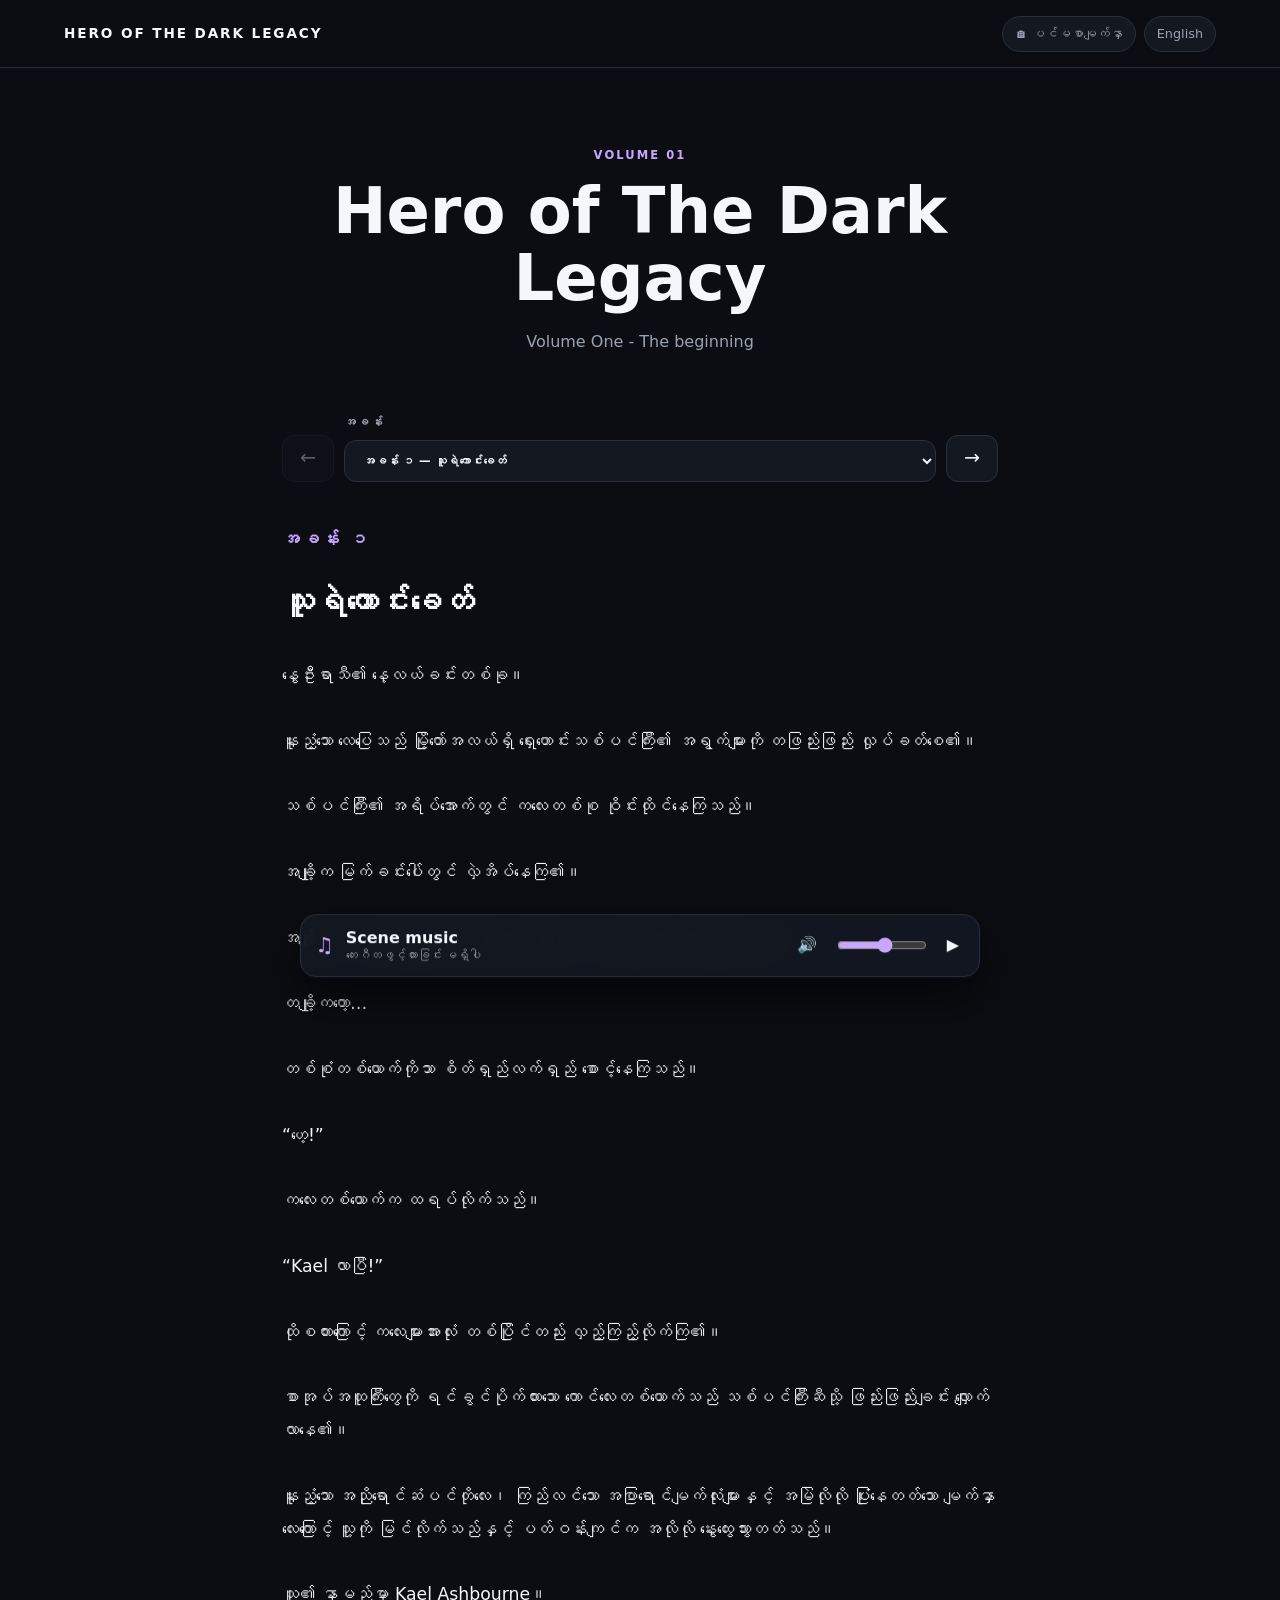
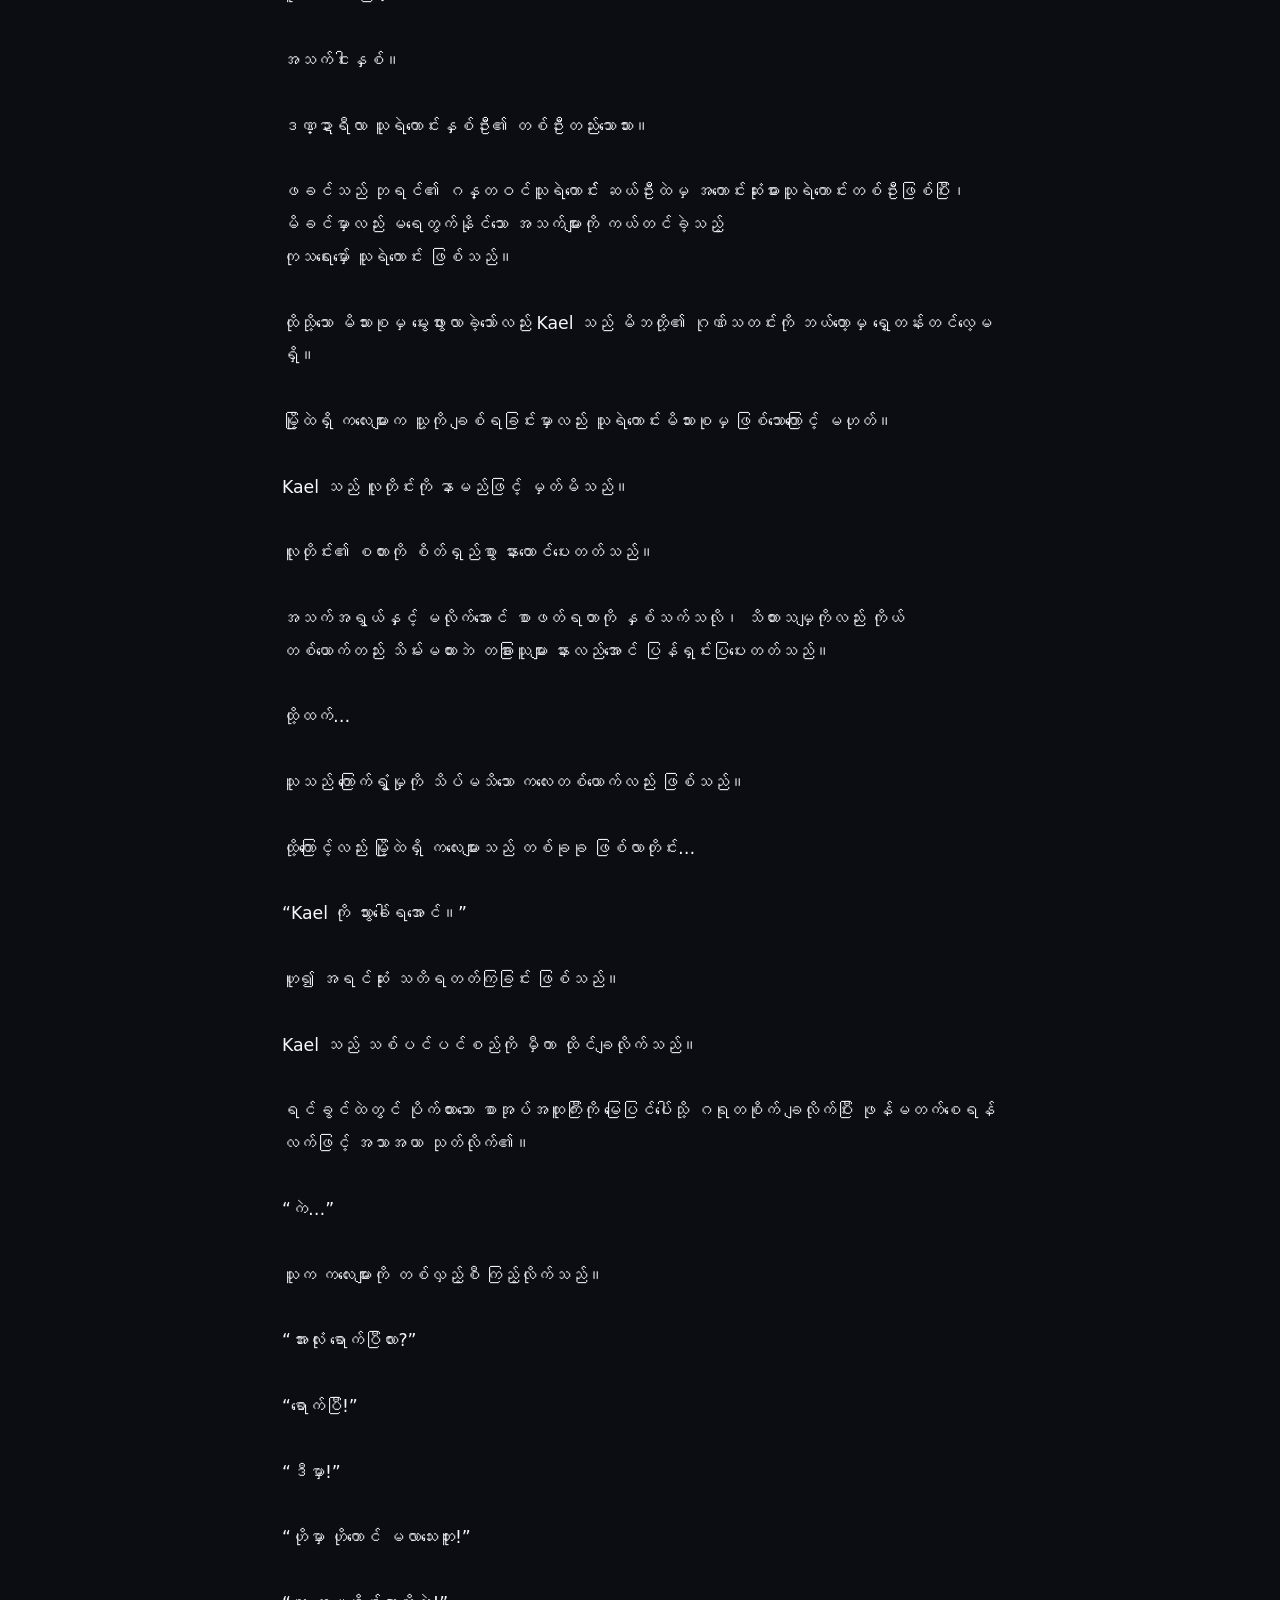
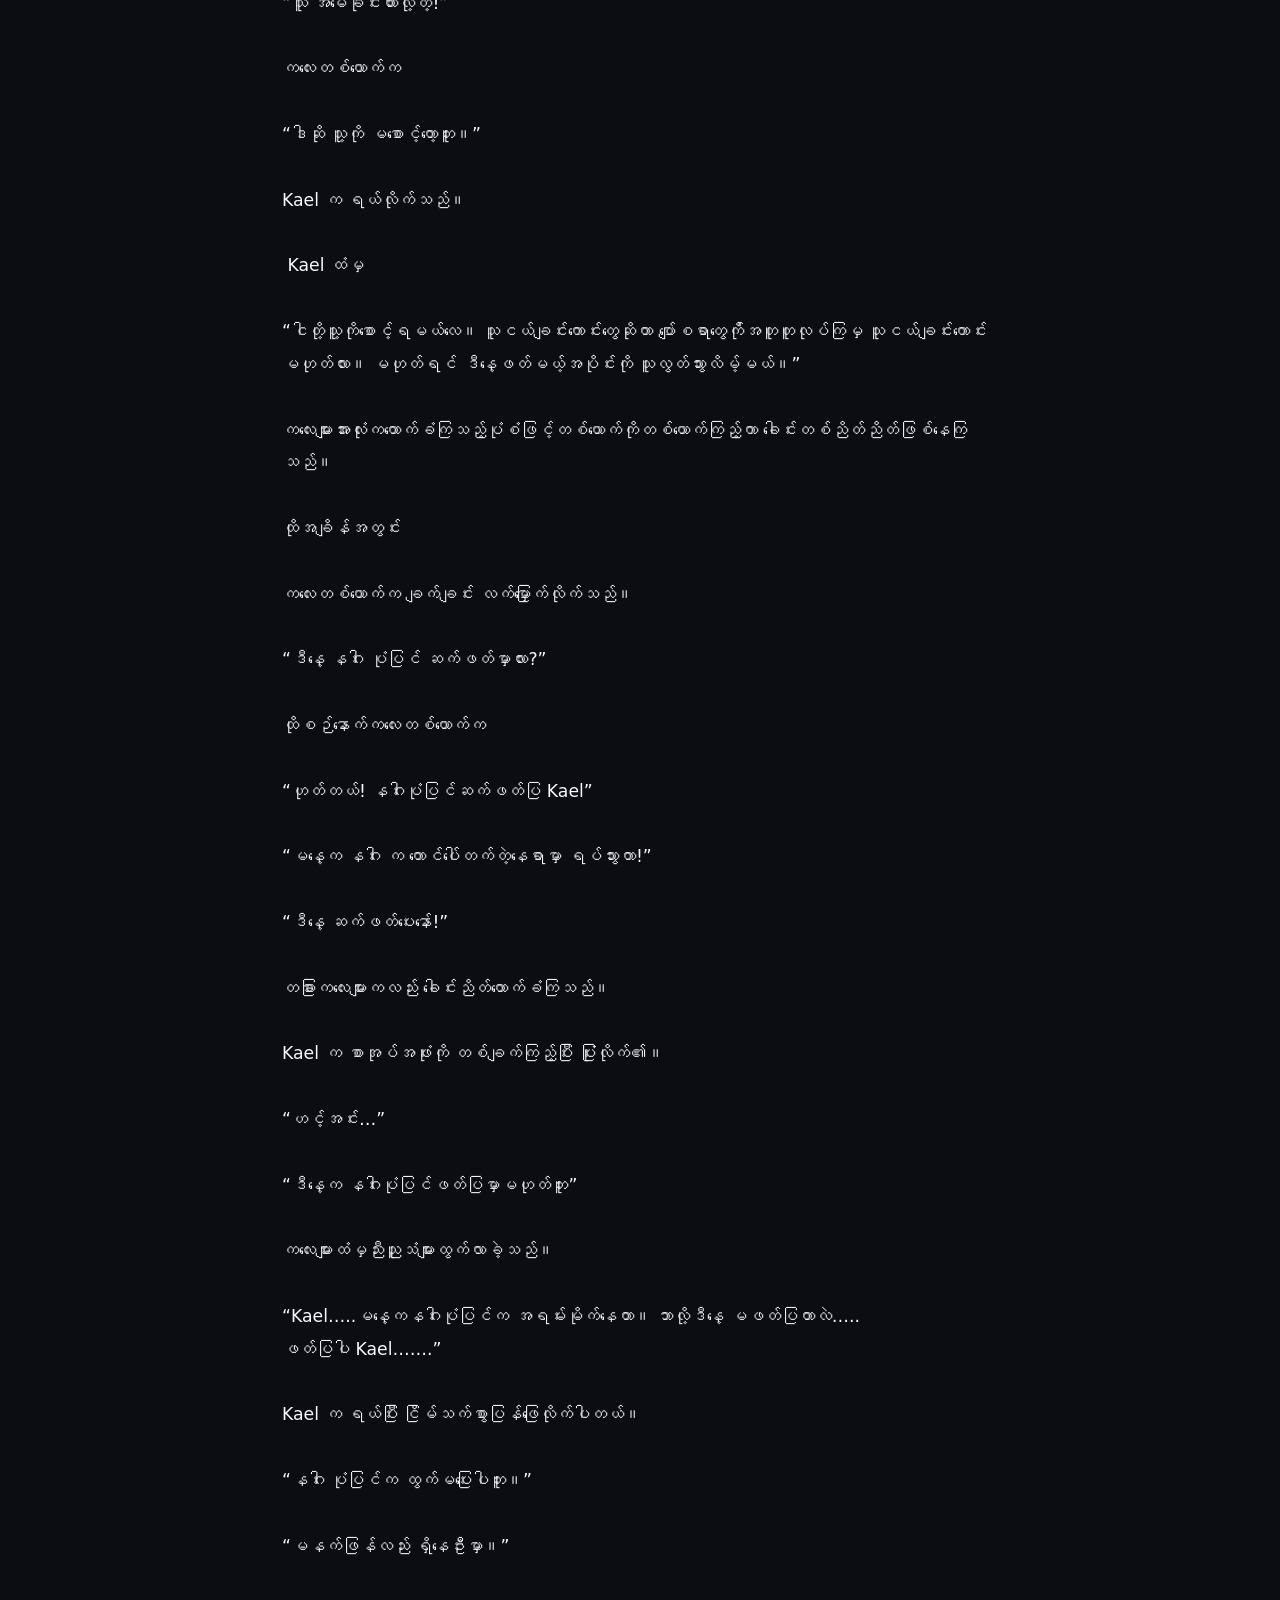
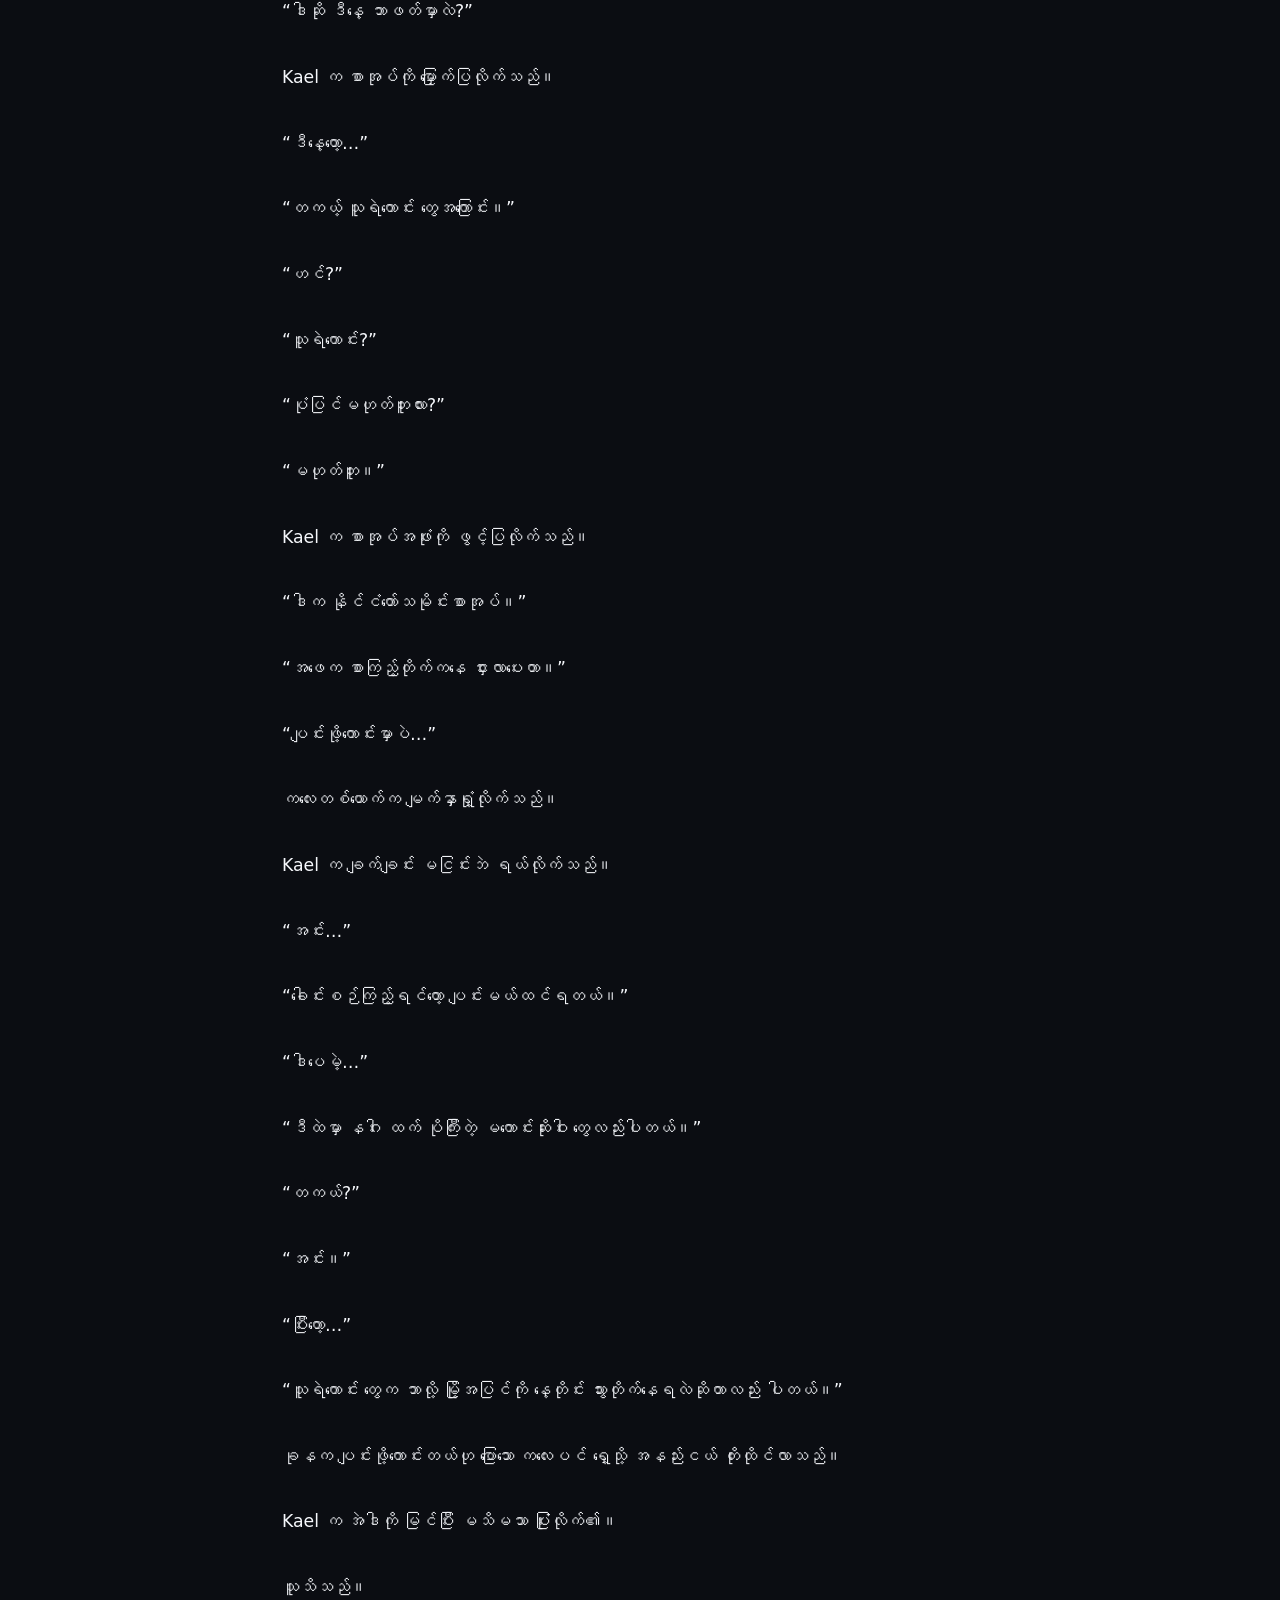
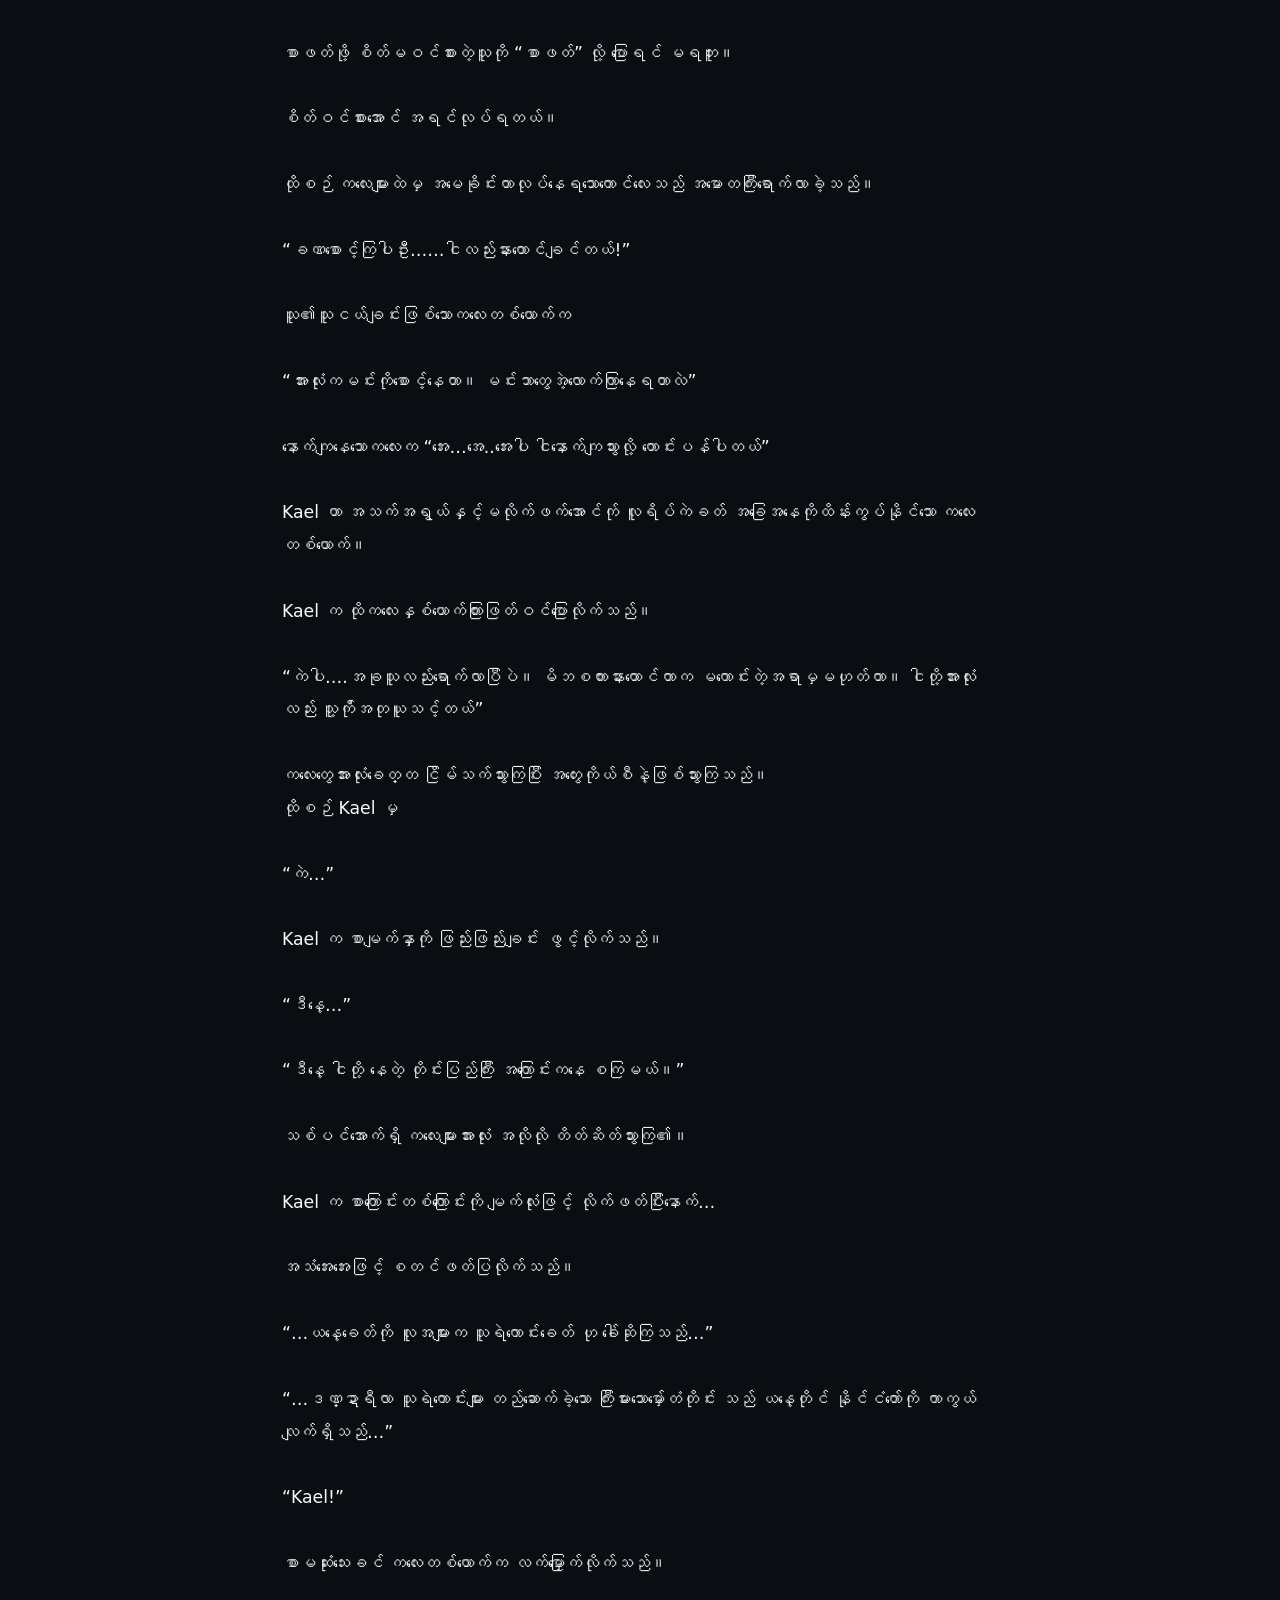
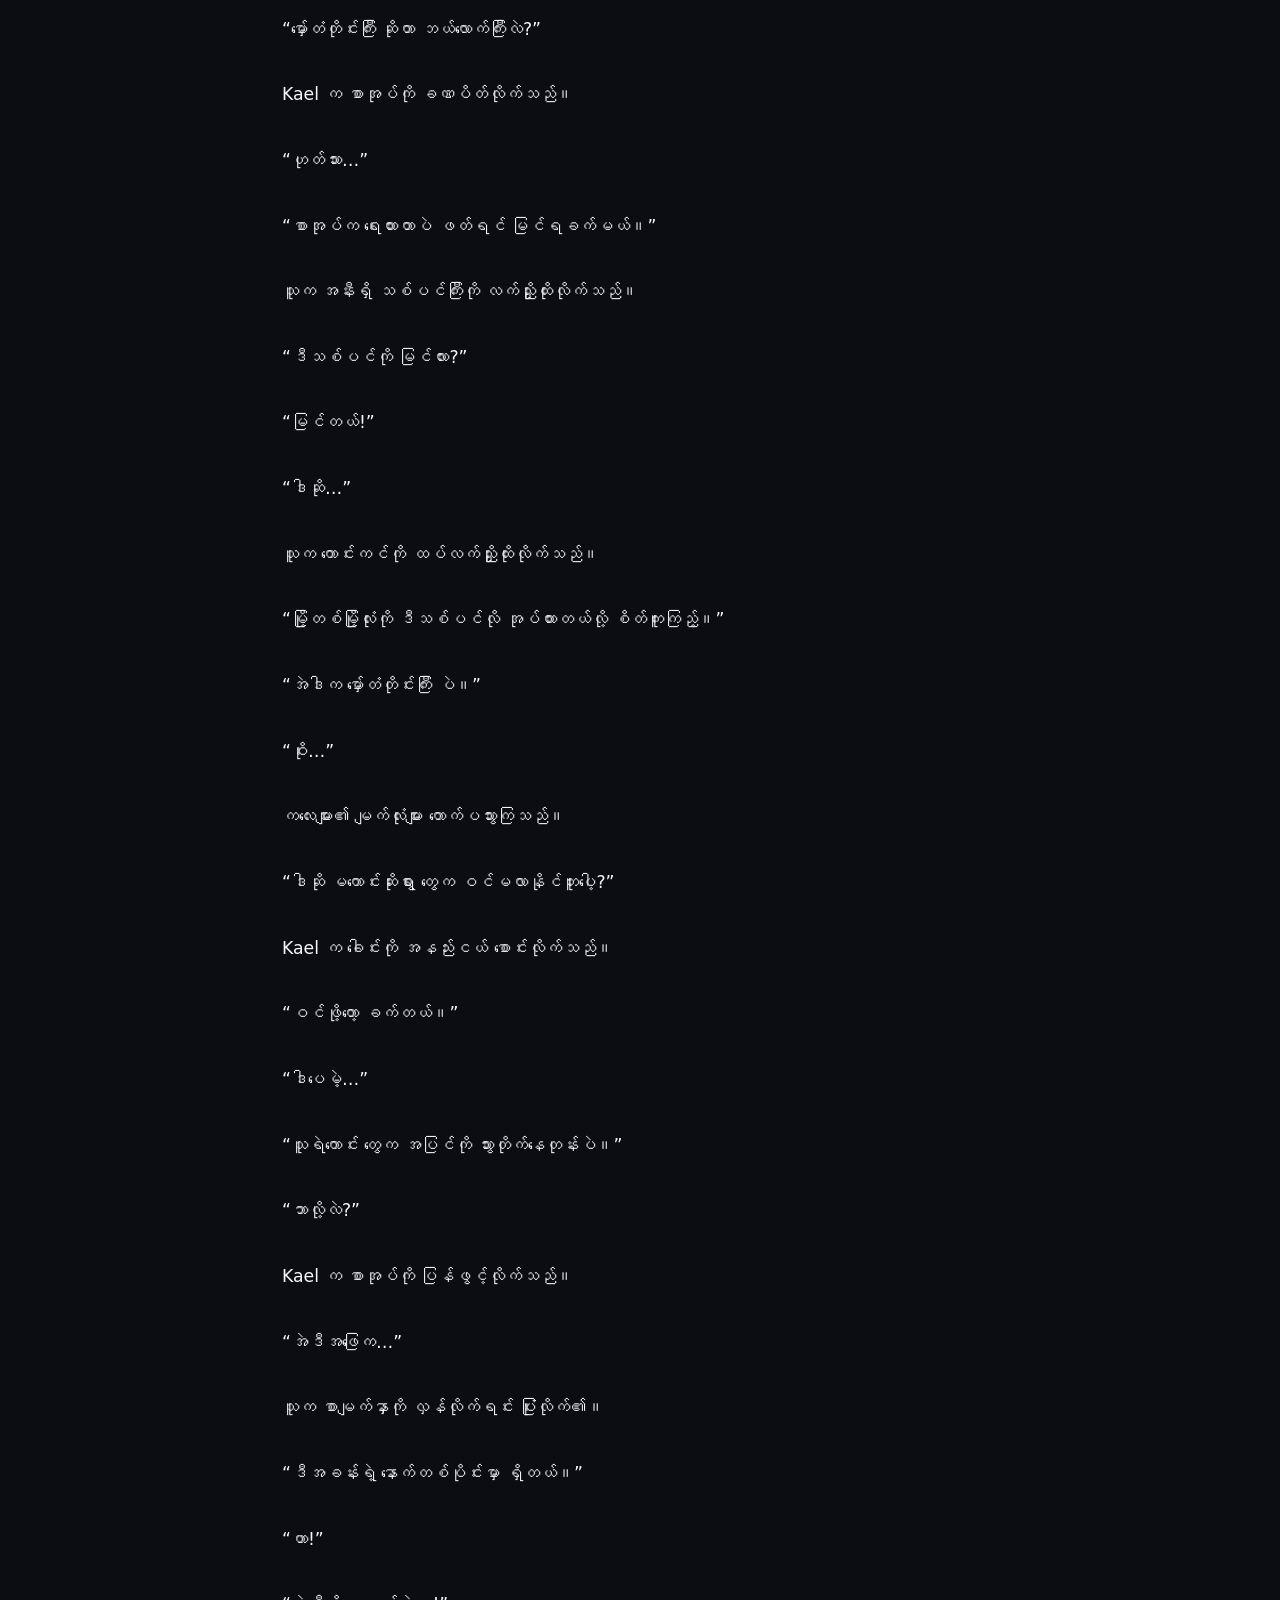
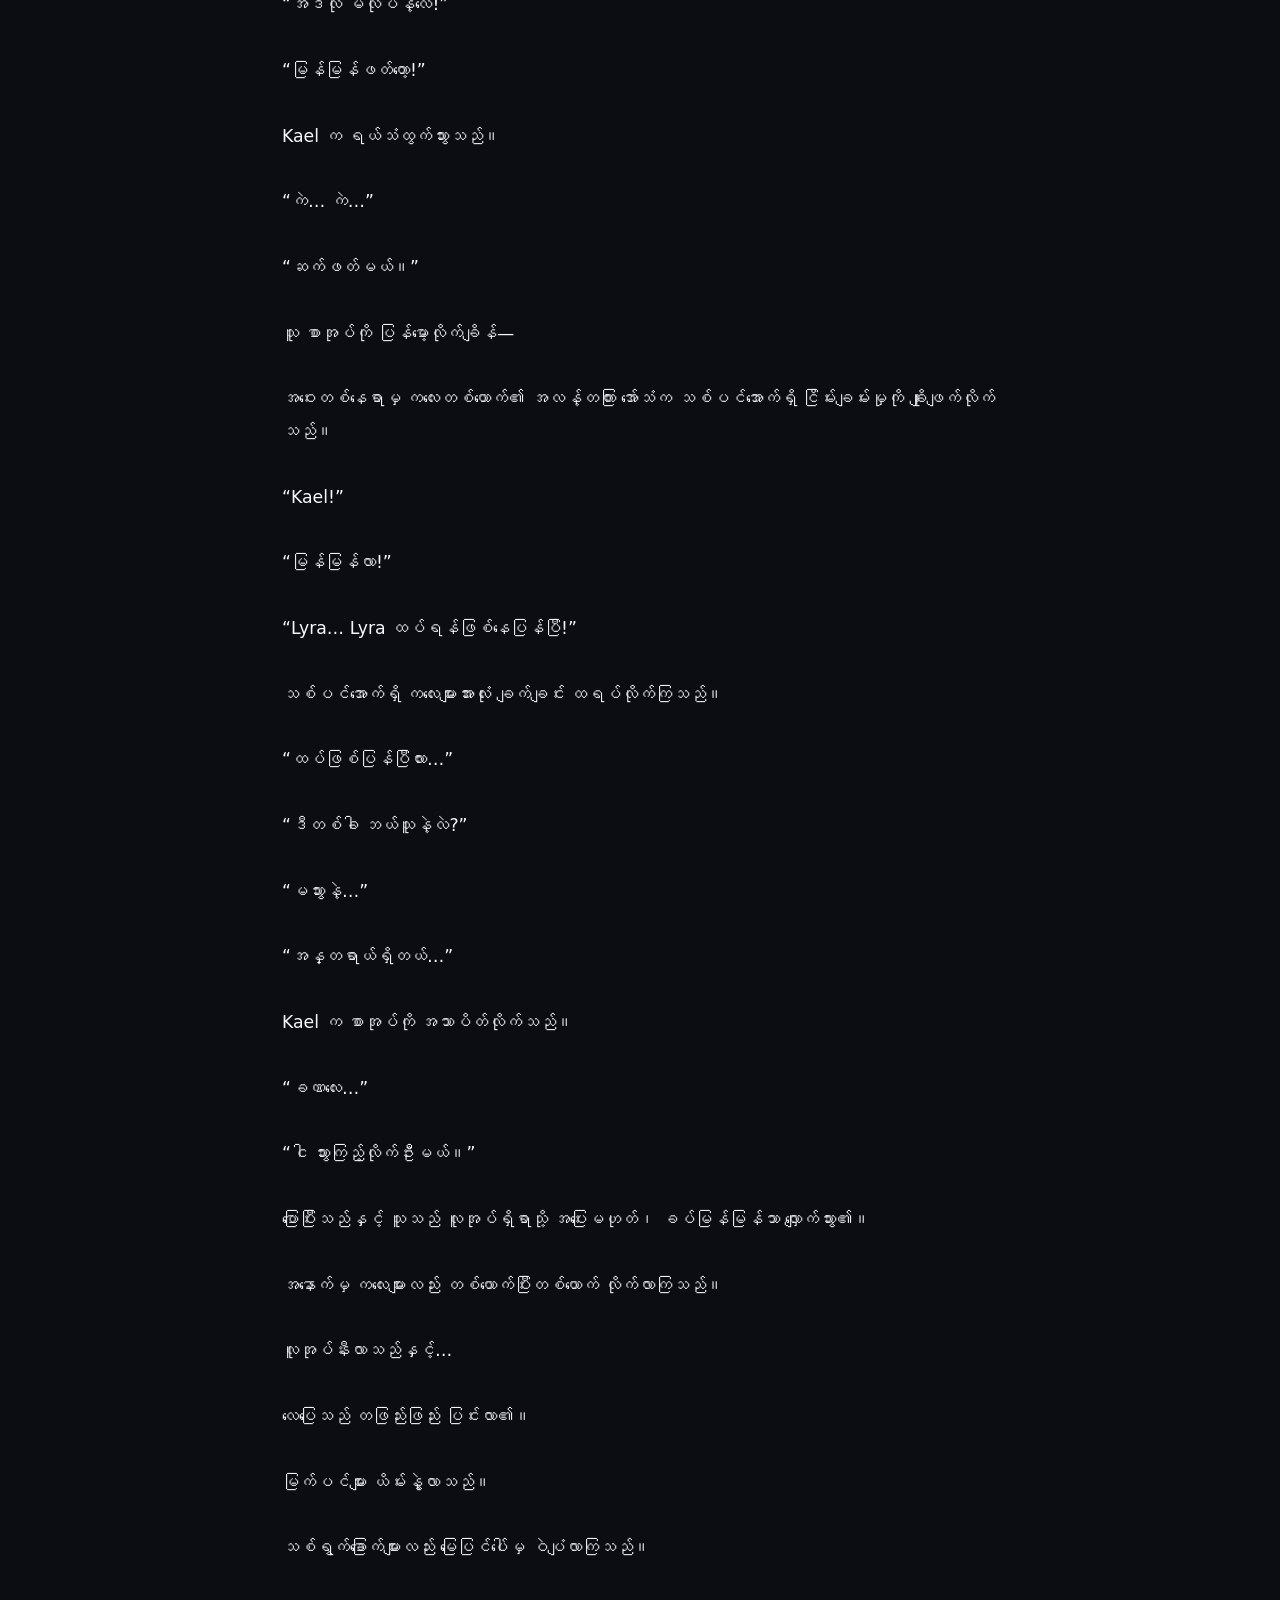
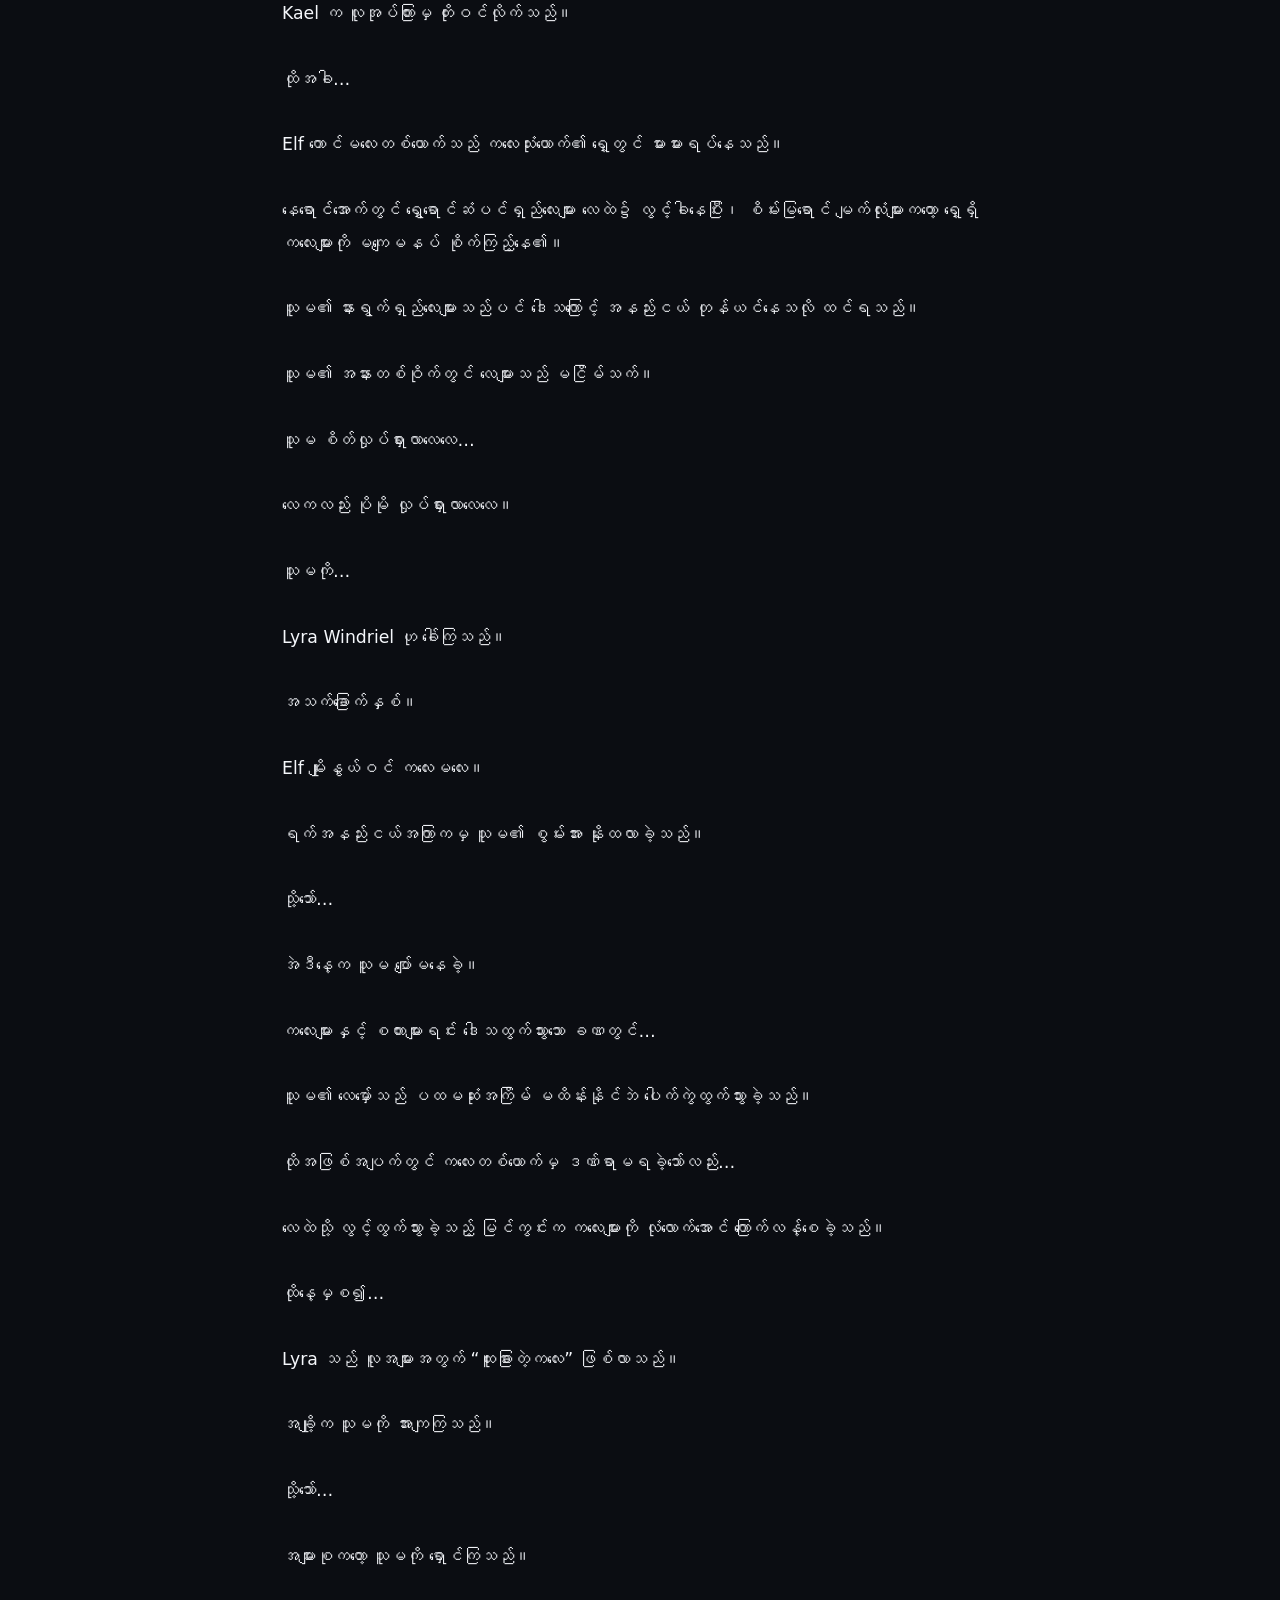
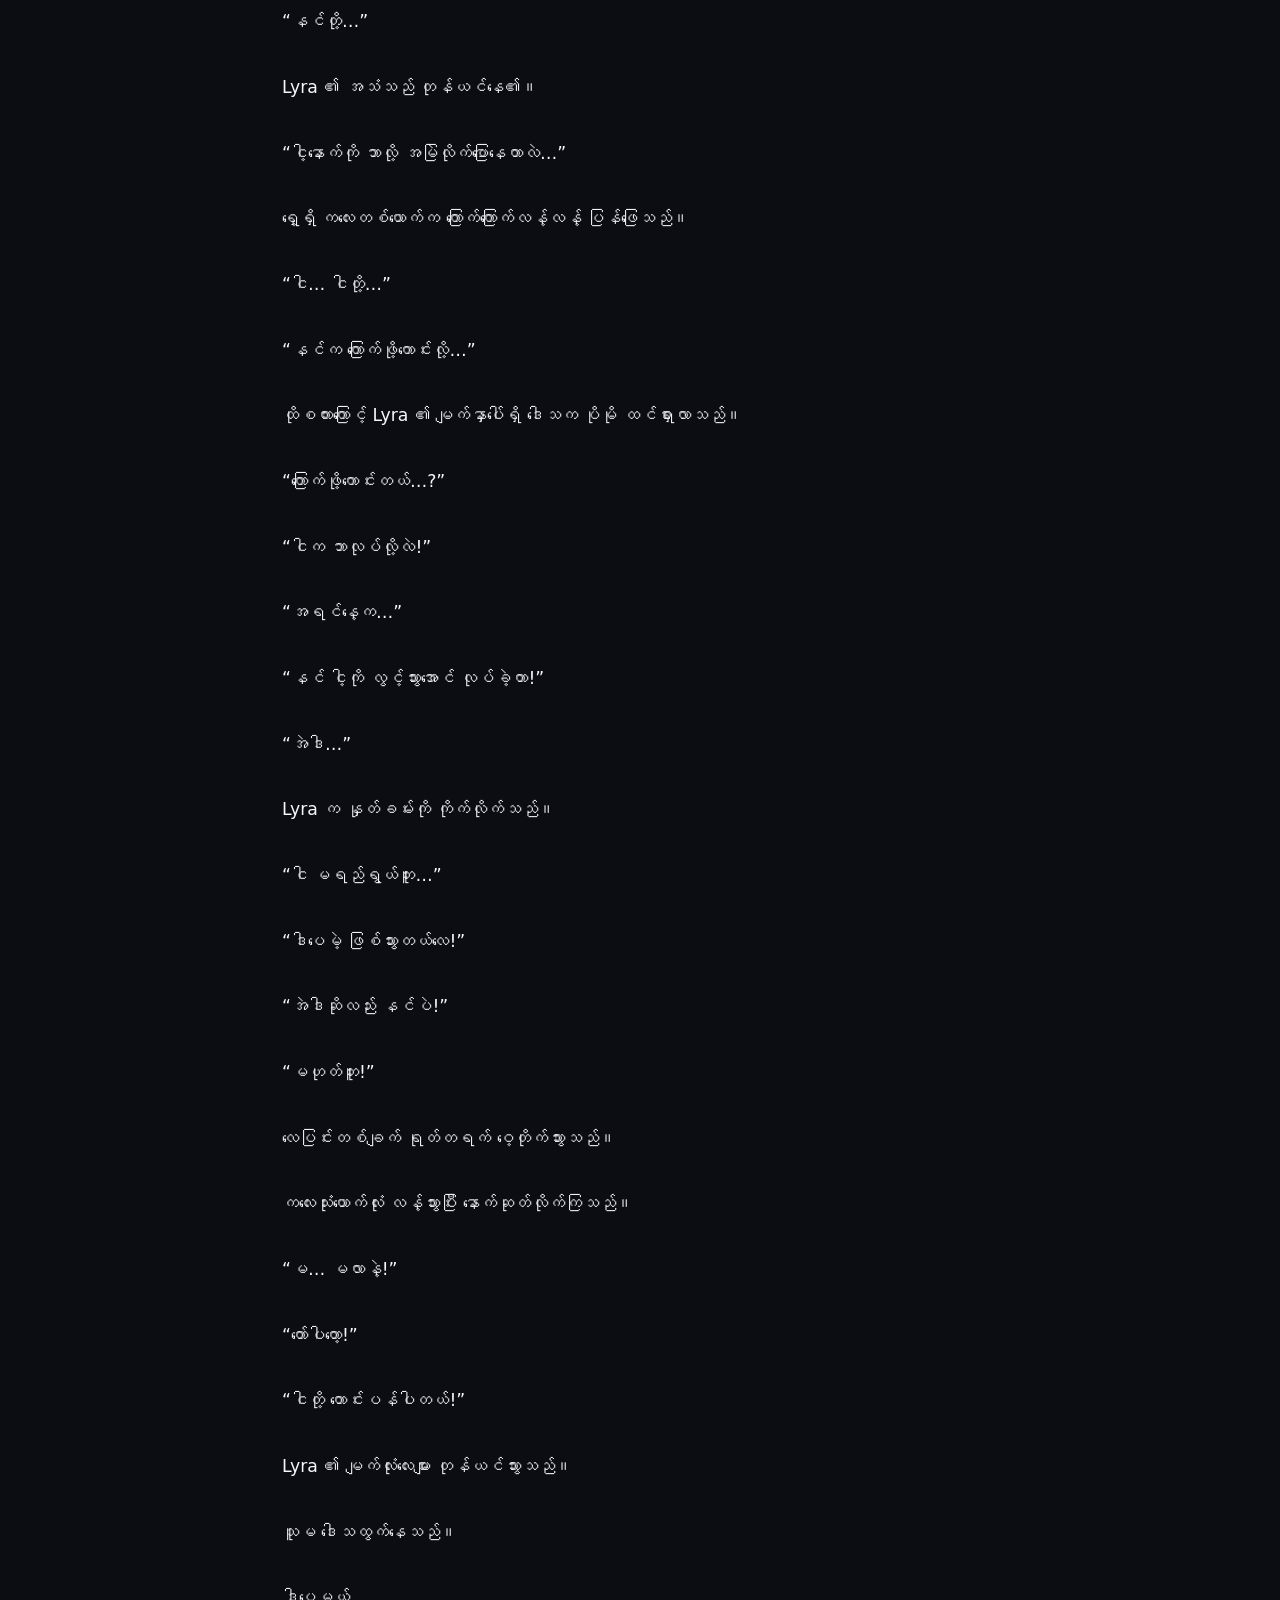
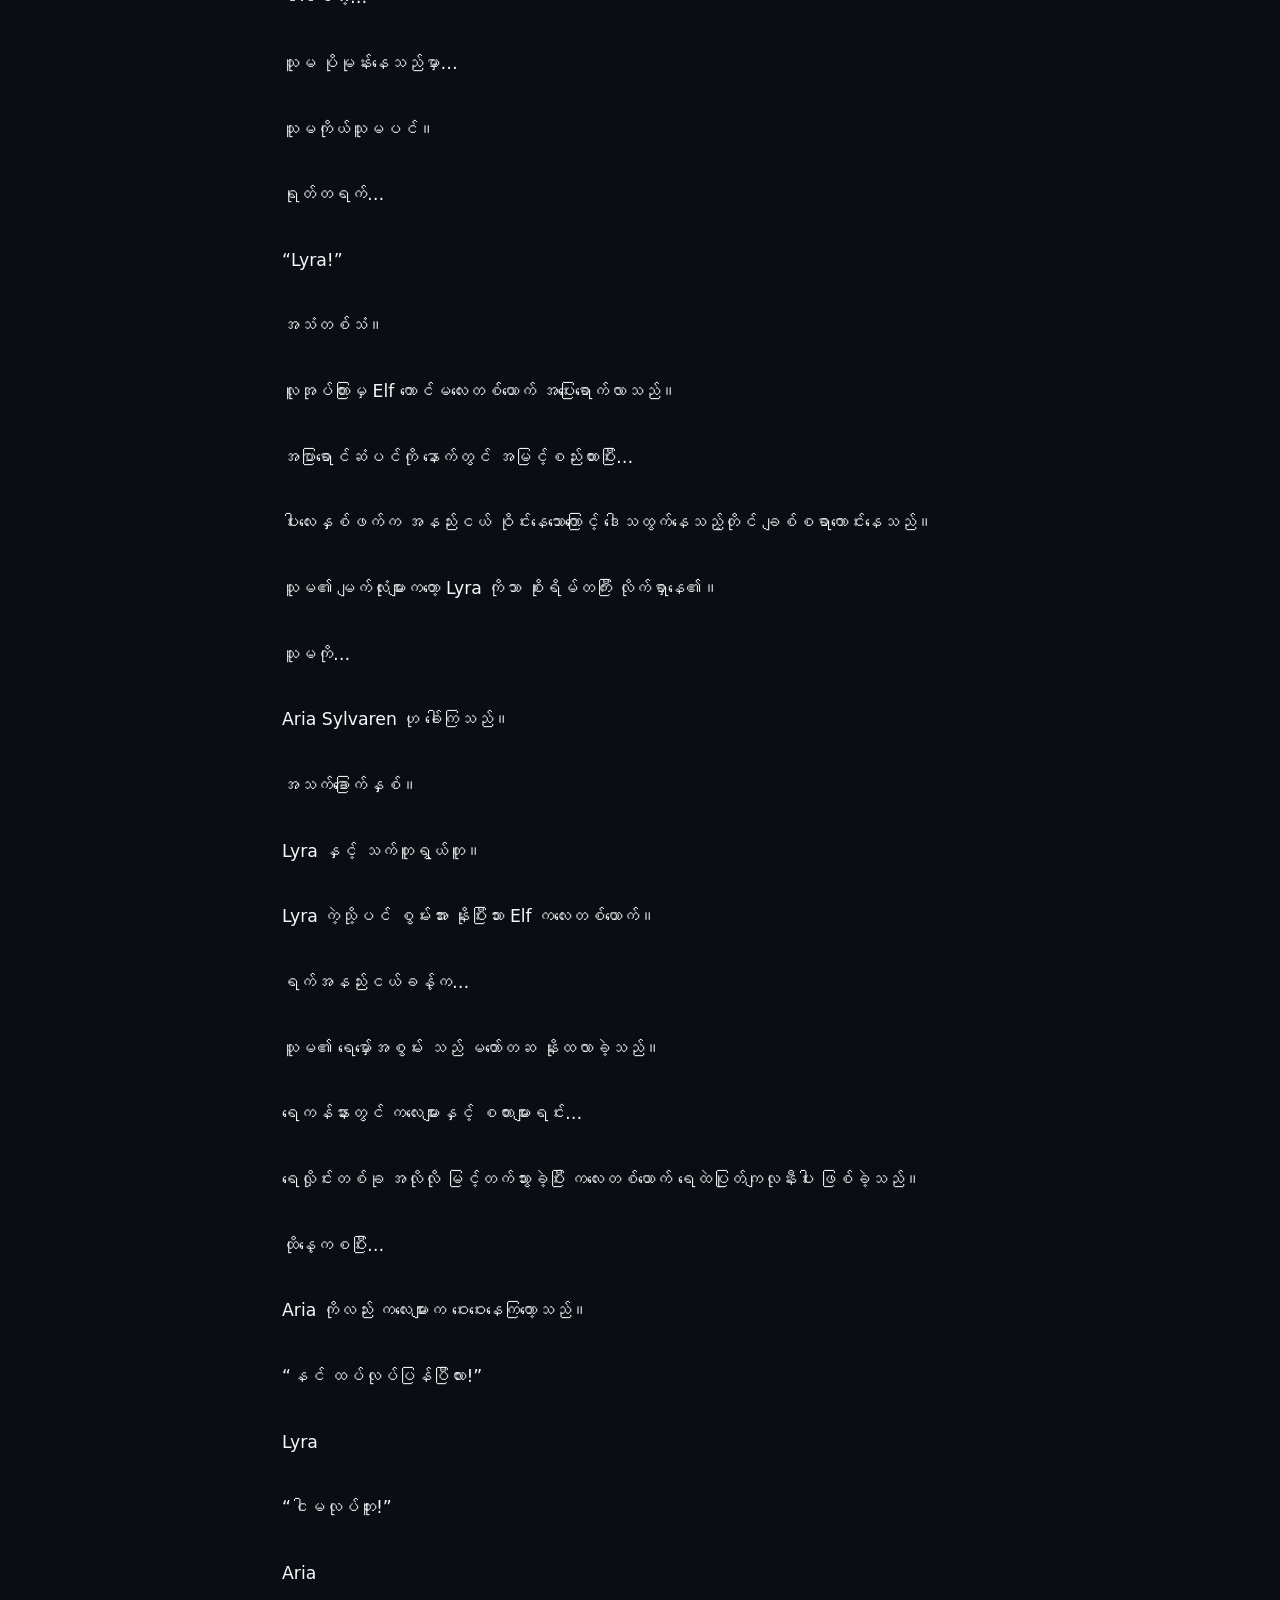
==== chapters/volume-01.html @ 48d282e2 "Add files via upload" ====
<!doctype html>
<html lang="my">
<head>
  <meta charset="utf-8">
  <meta name="viewport" content="width=device-width,initial-scale=1">
  <meta name="theme-color" content="#111827">
  <title>Volume 01 — My Novel</title>
  <link rel="stylesheet" href="../css/style.css">
</head>
<body class="reader-page">
  <header class="site-header">
    <a class="brand" href="../index.html">HERO OF THE DARK LEGACY</a>
    <div class="reader-header-actions">
      <a class="back-link" href="../index.html" data-i18n="home">🏠︎Home</a>
      <button class="language-btn" id="languageBtn" type="button">မြန်မာ</button>
    </div>
  </header>

  <main class="reader">
    <div class="reader-heading">
      <p class="eyebrow">VOLUME 01</p>
      <h1 id="volumeTitle">Volume One</h1>
      <p class="reader-subtitle" id="volumeSubtitle">Loading…</p>
    </div>

    <div class="music-notice" id="musicNotice" hidden>
      <strong data-i18n="optionalMusic">Optional scene music</strong>
      <span data-i18n="musicDescription">Some passages contain background music. You can mute or adjust it anytime.</span>
      <button id="dismissNotice" data-i18n="gotIt">Got it</button>
    </div>

    <div class="chapter-controls" id="chapterControls" hidden>
      <button class="chapter-arrow" id="prevChapter" type="button" aria-label="Previous chapter" data-i18n-aria="previous">←</button>
      <label class="chapter-select-wrap">
        <span data-i18n="chapter">Chapter</span>
        <select id="chapterSelect" aria-label="Choose chapter"></select>
      </label>
      <button class="chapter-arrow" id="nextChapter" type="button" aria-label="Next chapter" data-i18n-aria="next">→</button>
    </div>

    <div class="reader-loading" id="readerLoading" data-i18n="loadingStory">Loading the story…</div>
    <div class="reader-error" id="readerError" hidden></div>
    <article id="chapterContainer" class="chapter active" aria-live="polite"></article>

    <div class="reader-footer" id="readerFooter" hidden>
      <div class="bottom-chapter-nav" aria-label="Chapter navigation">
        <button class="chapter-bottom-btn" id="prevChapterBottom" type="button" data-i18n="previous">←Previous</button>
        <button class="chapter-bottom-btn" id="nextChapterBottom" type="button" data-i18n="next">Next→</button>
      </div>
      <button class="secondary-btn" id="backToTop" type="button" data-i18n="backToTop">↑ Back to top</button>
    </div>

    <div class="audio-player" id="audioPlayer" aria-live="polite">
      <div class="audio-icon">♫</div>
      <div class="audio-info">
        <strong id="audioTitle">Scene music</strong>
        <span id="audioStatus">No music playing</span>
      </div>
      <button id="muteBtn" aria-label="Mute music" data-i18n-aria="muteMusic">🔊</button>
      <input id="volume" type="range" min="0" max="1" step="0.01" value="0.55" aria-label="Music volume">
      <button id="pauseBtn" aria-label="Pause music">||</button>
    </div>
  </main>

  <audio id="sceneAudio" preload="auto" loop></audio>
  <script src="../js/i18n.js"></script>
  <script src="../js/reader.js"></script>
</body>
</html>
---- css/style.css ----
*{box-sizing:border-box}
:root{--bg:#0b0d12;--surface:#141821;--surface2:#1b202c;--text:#f5f7fb;--muted:#9aa3b2;--line:#292f3c;--accent:#c9a7ff;--max:920px}
html{scroll-behavior:smooth}
body{margin:0;background:var(--bg);color:var(--text);font-family:Inter,system-ui,-apple-system,BlinkMacSystemFont,"Segoe UI","Noto Sans Myanmar",sans-serif;line-height:1.8}
a{color:inherit;text-decoration:none}
button{font:inherit}
.site-header{height:68px;display:flex;align-items:center;justify-content:space-between;padding:0 5%;border-bottom:1px solid var(--line);position:sticky;top:0;background:rgba(11,13,18,.88);backdrop-filter:blur(14px);z-index:20}
.brand{font-weight:800;letter-spacing:.14em;font-size:.85rem}
.site-header nav{display:flex;gap:24px;color:var(--muted);font-size:.9rem}
.menu-btn{display:none;background:none;border:0;color:var(--text);font-size:1.4rem}
.hero{max-width:var(--max);margin:auto;padding:80px 24px 100px;display:grid;grid-template-columns:280px 1fr;gap:56px;align-items:center}
.book-cover,.mini-cover{background:linear-gradient(145deg,#272d3b,#0f1219);border:1px solid var(--line);box-shadow:0 25px 60px #0008}
.book-cover{aspect-ratio:2/3;border-radius:12px;display:grid;place-items:center}
.cover-placeholder,.mini-cover{display:grid;place-items:center;text-align:center;font-weight:900;letter-spacing:.18em;color:#d9c9ff}
.cover-placeholder{font-size:1.4rem}
.eyebrow,.chapter-label{font-size:.72rem;letter-spacing:.18em;color:var(--accent);font-weight:800}
h1{font-size:clamp(2.5rem,7vw,5rem);line-height:1.05;margin:.2em 0}
h2{font-size:2rem;line-height:1.2;margin:.2em 0 1em}
h3{font-size:1.4rem;margin:.2em 0}
.description,.volume-info p,.about p{color:var(--muted)}
.primary-btn,.secondary-btn{display:inline-flex;align-items:center;justify-content:center;border-radius:999px;padding:12px 20px;font-weight:750;margin-top:18px}
.primary-btn{background:var(--text);color:#0b0d12}
.secondary-btn{border:1px solid var(--line);background:var(--surface)}
.section{max-width:var(--max);margin:auto;padding:70px 24px}
.section-heading{margin-bottom:30px}
.volume-card{display:grid;grid-template-columns:130px 1fr;gap:26px;padding:22px;border:1px solid var(--line);border-radius:18px;background:var(--surface);margin:18px 0;transition:.2s}
.volume-card:hover{transform:translateY(-2px);border-color:#444c5c}
.mini-cover{width:130px;aspect-ratio:2/3;border-radius:9px}
.volume-number{font-size:.75rem;color:var(--accent);font-weight:800;letter-spacing:.12em}
.coming-soon{opacity:.6}
.about{border-top:1px solid var(--line)}
footer{text-align:center;color:var(--muted);padding:50px 20px;font-size:.85rem}

.reader{max-width:760px;margin:auto;padding:65px 22px 130px}
.reader-heading{text-align:center;margin-bottom:55px}
.reader-heading h1{font-size:clamp(2.2rem,8vw,4rem)}
.reader-subtitle{color:var(--muted)}
.music-notice{display:grid;grid-template-columns:1fr auto;gap:3px 20px;padding:16px 18px;margin-bottom:38px;border:1px solid #3a3248;border-radius:14px;background:#171420}
.music-notice span{color:var(--muted);font-size:.88rem}
.music-notice button{grid-column:2;grid-row:1/3;align-self:center;background:none;border:1px solid var(--line);color:var(--text);border-radius:999px;padding:8px 13px;cursor:pointer}

.chapter-controls{display:grid;grid-template-columns:52px minmax(0,1fr) 52px;gap:10px;align-items:end;margin-bottom:42px}
.chapter-select-wrap{display:flex;flex-direction:column;gap:7px;color:var(--muted);font-size:.72rem;letter-spacing:.12em;text-transform:uppercase;font-weight:800}
.chapter-select-wrap select{width:100%;padding:12px 42px 12px 14px;border:1px solid var(--line);border-radius:12px;background:var(--surface);color:var(--text);font:inherit;cursor:pointer}
.chapter-arrow{height:47px;border:1px solid var(--line);border-radius:12px;background:var(--surface);color:var(--text);font-size:1.2rem;cursor:pointer}
.chapter-arrow:hover:not(:disabled){border-color:#555e70}
.chapter-arrow:disabled{opacity:.35;cursor:not-allowed}

.chapter{display:block}
.chapter h2{font-size:2rem;margin-bottom:38px}
.chapter-loading{padding:18px;border:1px solid var(--line);border-radius:12px;background:var(--surface);color:var(--muted)}
.chapter p{font-size:1.08rem;margin:0 0 1.6em}
.text-block{font-size:1.08rem;line-height:1.9;white-space:pre-wrap;margin:0}

/* Music passage — only spacing changed */
.music-scene{
  position:relative;
  margin:8px 0 .8em;
  padding:5px .42em;
  border-radius:7px;
  background:linear-gradient(90deg,rgba(139,92,246,.14),rgba(139,92,246,.055) 72%,transparent);
  box-shadow:inset 2px 0 0 rgba(139,92,246,.5)
}


.music-mark{display:inline-block;margin-right:.4em;color:var(--accent);font-size:.9em;opacity:.9}
code{font-size:.85em;color:var(--accent)}
.back-link{color:var(--muted);font-size:.9rem}

.audio-player{position:fixed;left:50%;bottom:18px;transform:translateX(-50%) translateY(150%);width:min(680px,calc(100% - 24px));display:flex;align-items:center;gap:12px;padding:12px 14px;border:1px solid var(--line);border-radius:16px;background:rgba(20,24,33,.94);backdrop-filter:blur(18px);box-shadow:0 20px 50px #0009;z-index:30;transition:transform .25s ease}
.audio-player.visible{transform:translateX(-50%)}
.audio-icon{font-size:1.3rem;color:var(--accent)}
.audio-info{min-width:0;display:flex;flex-direction:column;flex:1;line-height:1.25}
.audio-info span{font-size:.75rem;color:var(--muted);white-space:nowrap;overflow:hidden;text-overflow:ellipsis}
.audio-player button{border:0;background:none;color:var(--text);cursor:pointer}
#volume{width:90px;accent-color:var(--accent)}

@media(max-width:680px){
 .site-header nav{display:none}
 .menu-btn{display:block}
 .site-header.nav-open nav{display:flex;position:absolute;top:68px;left:0;right:0;background:var(--bg);padding:18px 5%;border-bottom:1px solid var(--line);flex-direction:column;gap:10px}
 .hero{grid-template-columns:1fr;padding-top:50px;text-align:center}
 .book-cover{width:min(220px,65vw);margin:auto}
 .volume-card{grid-template-columns:90px 1fr;padding:16px;gap:16px}
 .mini-cover{width:90px}
 .music-notice{grid-template-columns:1fr}
 .music-notice button{grid-column:auto;grid-row:auto;justify-self:start}
 .chapter-controls{grid-template-columns:44px minmax(0,1fr) 44px}
 .chapter-arrow{height:45px}
 .audio-player{gap:8px}
 .audio-info{font-size:.9rem}
 #volume{width:65px}
}

@media(prefers-reduced-motion:reduce){
 *{scroll-behavior:auto!important;transition:none!important}
}

.reader-loading,.reader-error{
 margin:24px 0;
 padding:18px;
 border:1px solid var(--line);
 border-radius:14px;
 background:var(--surface);
 color:var(--muted);
 text-align:center
}

.reader-error{
 border-color:#5a3d4d;
 color:#f0b8c9
}

.reader-footer{
 text-align:center;
 margin-top:60px;
 padding-top:30px;
 border-top:1px solid var(--line)
}

.reader-footer .secondary-btn{
 cursor:pointer
}

/* Bottom Previous / Next — smaller and cleaner */
.bottom-chapter-nav{
 display:flex;
 justify-content:space-between;
 align-items:center;
 gap:12px;
 margin-top:42px;
 margin-bottom:18px
}

.chapter-bottom-btn{
 min-height:40px;
 padding:8px 14px;
 border:1px solid var(--line);
 border-radius:10px;
 background:var(--surface);
 color:var(--muted);
 font:inherit;
 font-size:.9rem;
 cursor:pointer;
 transition:border-color .2s,color .2s,background .2s
}

.chapter-bottom-btn:hover:not(:disabled){
 border-color:#555e70;
 color:var(--text);
 background:var(--surface2)
}

.chapter-bottom-btn:disabled{
 opacity:.35;
 cursor:not-allowed
}

.reader-footer .secondary-btn{
 margin-top:2px
}

@media(max-width:680px){
 .bottom-chapter-nav{
   gap:8px;
   margin-top:34px
 }

 .chapter-bottom-btn{
   min-height:38px;
   padding:7px 12px;
   font-size:.88rem
 }
}
/* Header language / home controls */
.header-actions{
  display:flex;
  align-items:center;
  gap:10px;
}
.reader-header-actions{
  display:flex;
  align-items:center;
  gap:8px;
}
.language-btn,.back-link{
  display:inline-flex;
  align-items:center;
  justify-content:center;
  min-height:36px;
  border:1px solid var(--line);
  background:var(--surface);
  color:var(--muted);
  border-radius:999px;
  padding:7px 12px;
  font-size:.8rem;
  line-height:1.2;
  cursor:pointer;
}
.language-btn:hover,.back-link:hover{
  border-color:#555e70;
  color:var(--text);
}
@media(max-width:680px){
 .header-actions{gap:8px}
 .reader-header-actions{gap:6px}
 .language-btn,.back-link{min-height:34px;padding:6px 10px;font-size:.78rem}
}

.book-cover img{
  width:100%;
  height:100%;
  object-fit:cover;
  display:block;
  border-radius:inherit;
}

.mini-cover img {
  width: 100%;
  height: 100%;
  object-fit: cover;
  display: block;
  border-radius: inherit;
}
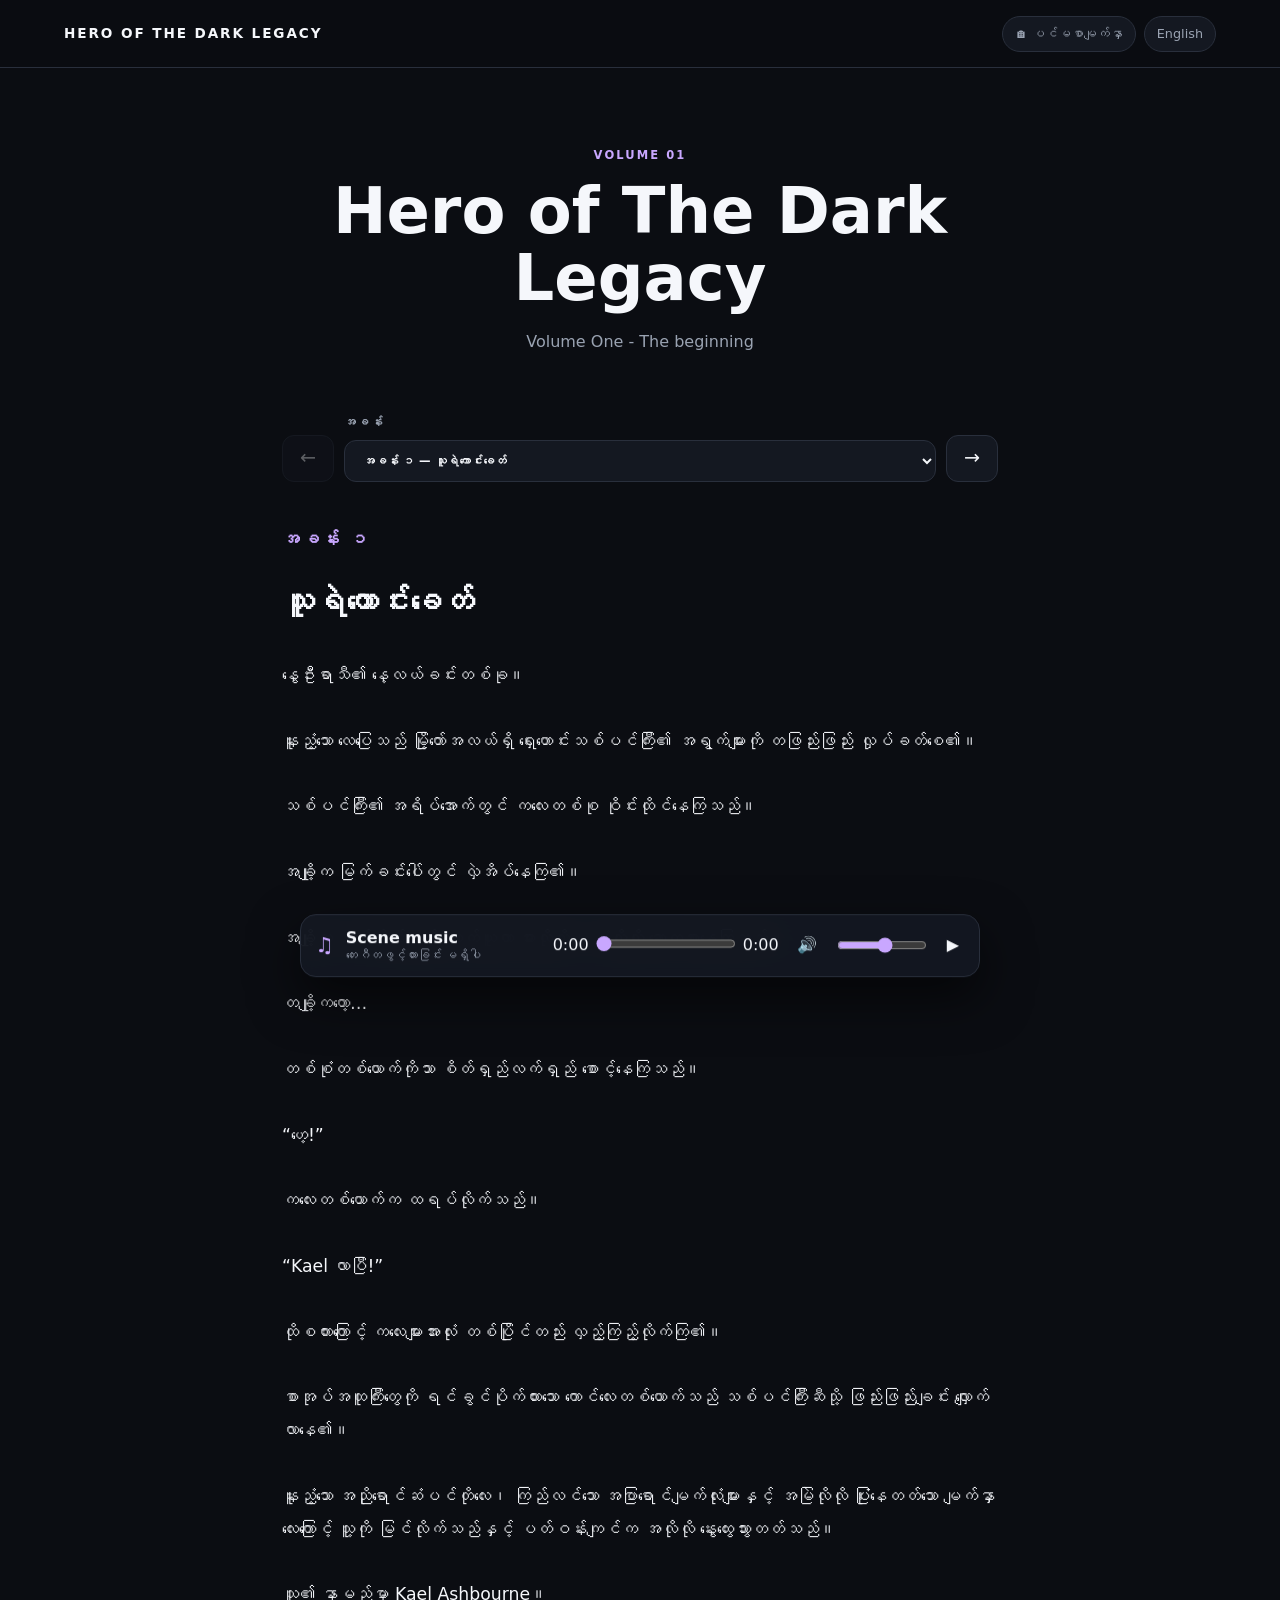
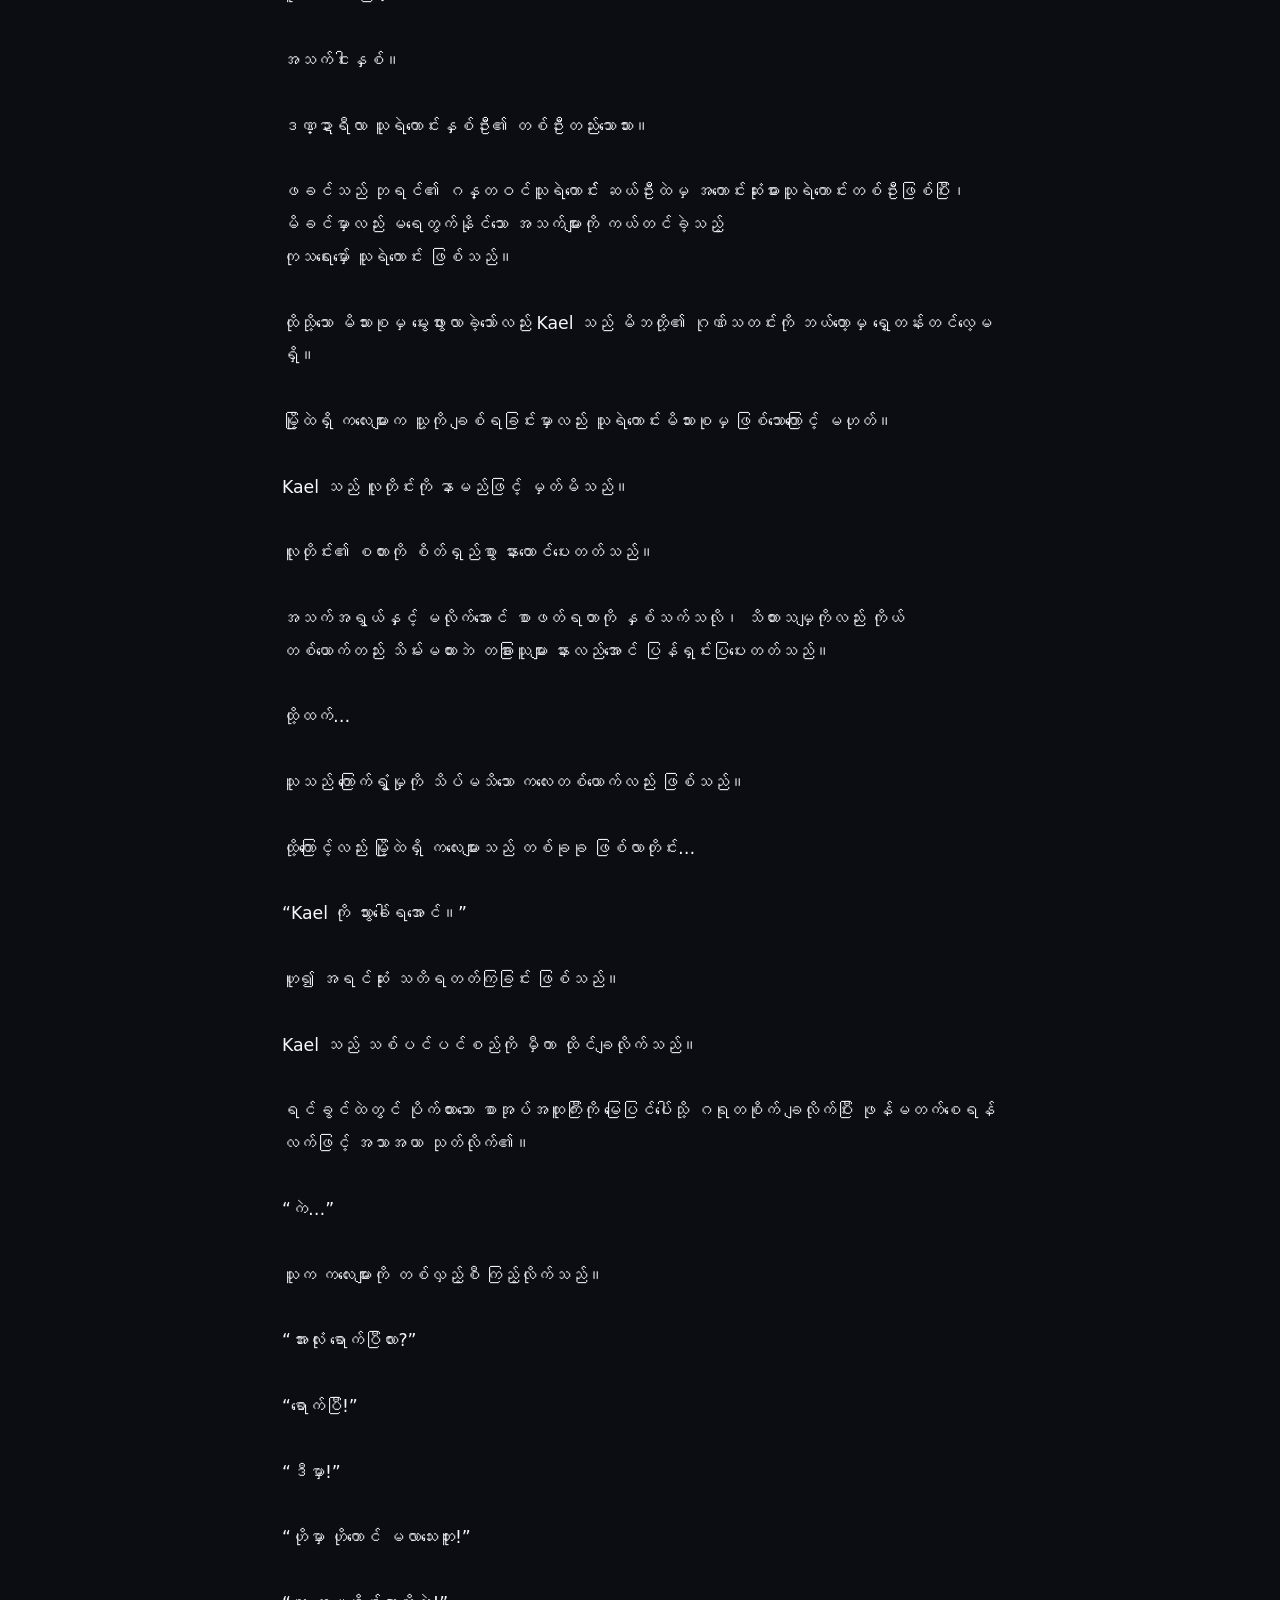
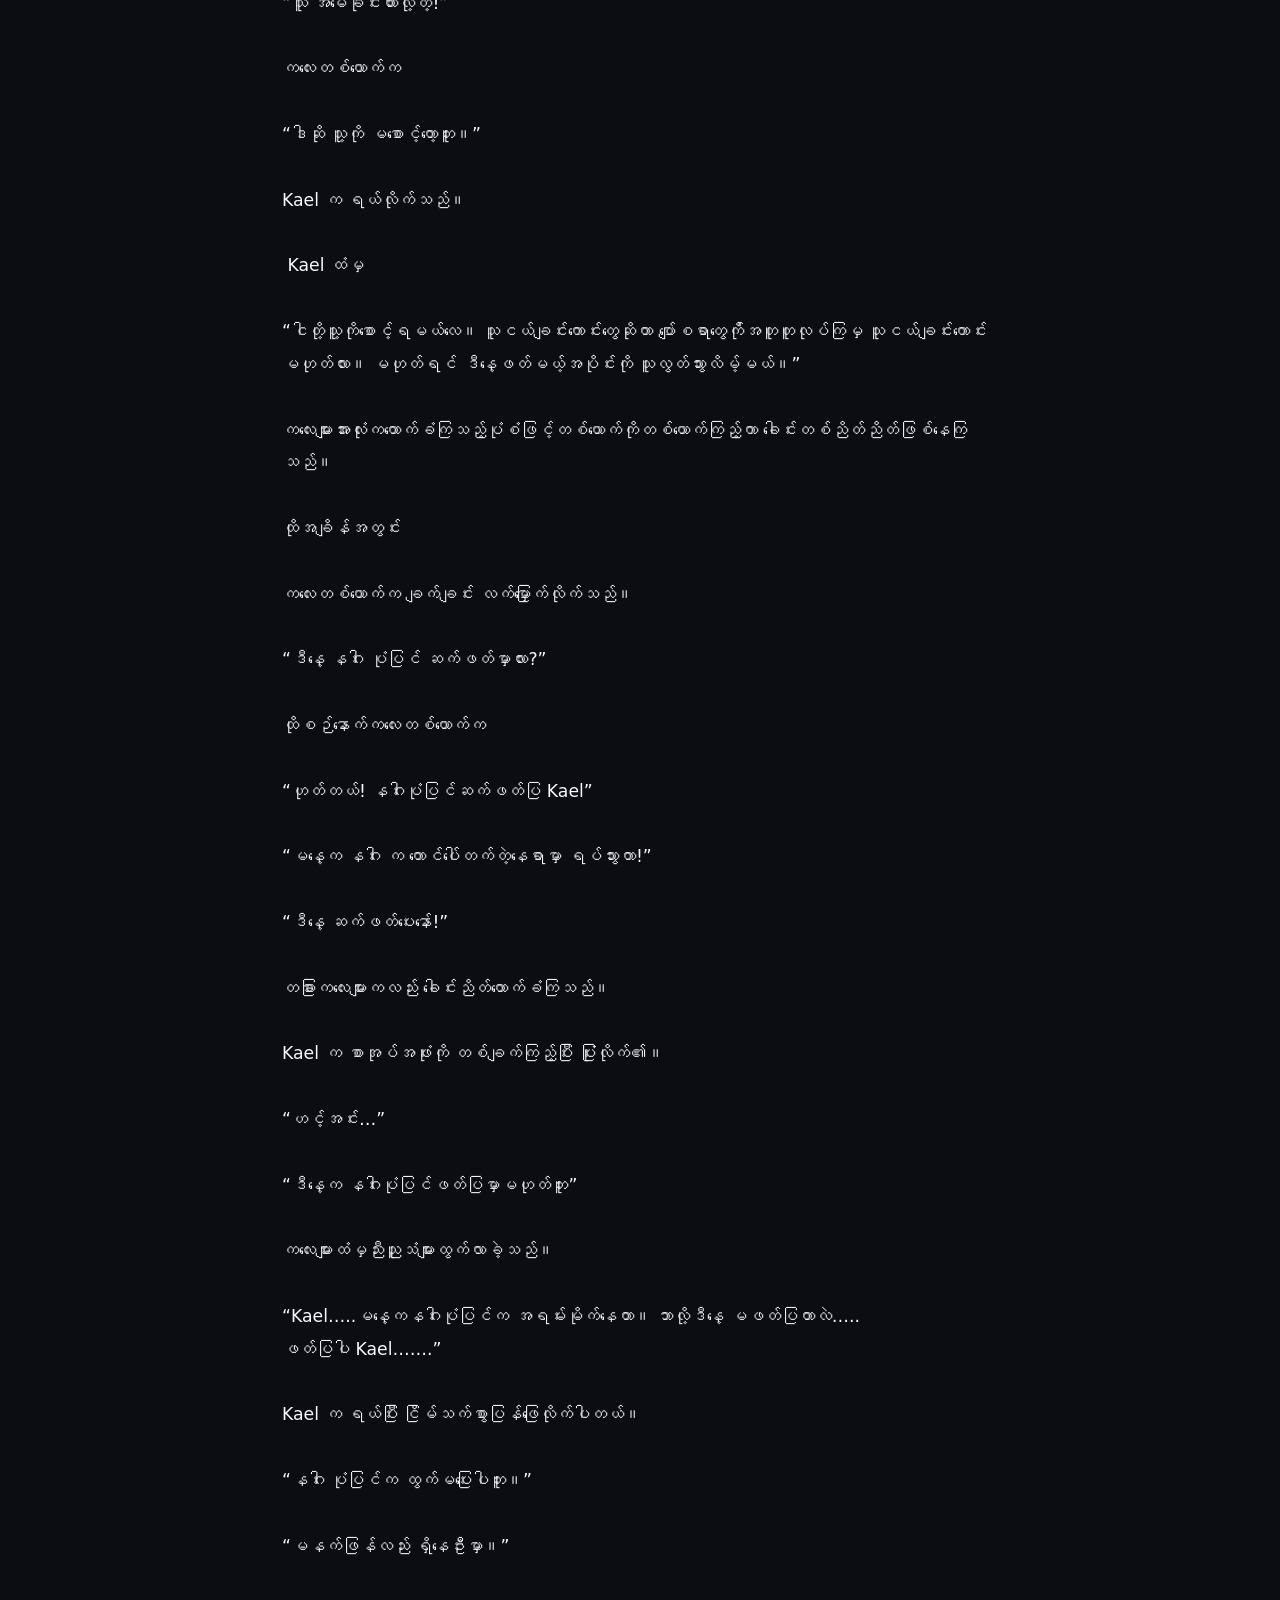
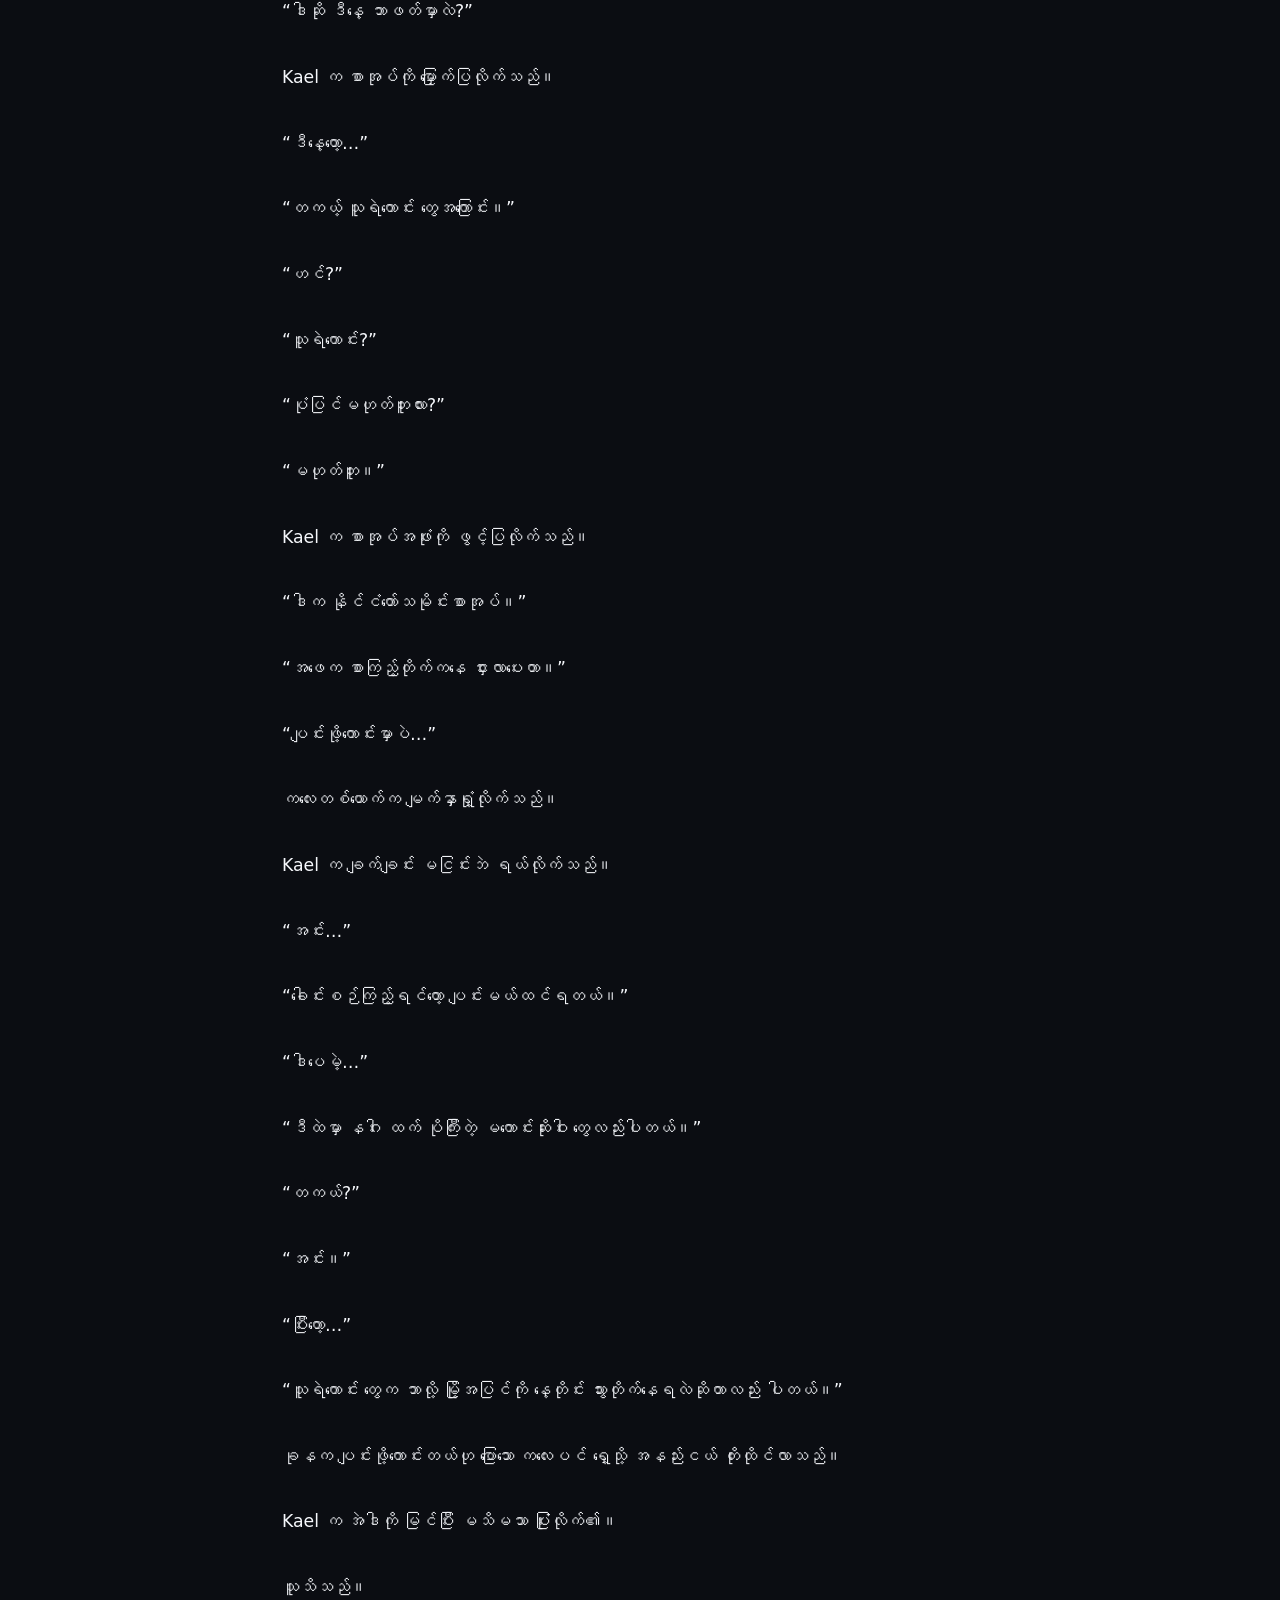
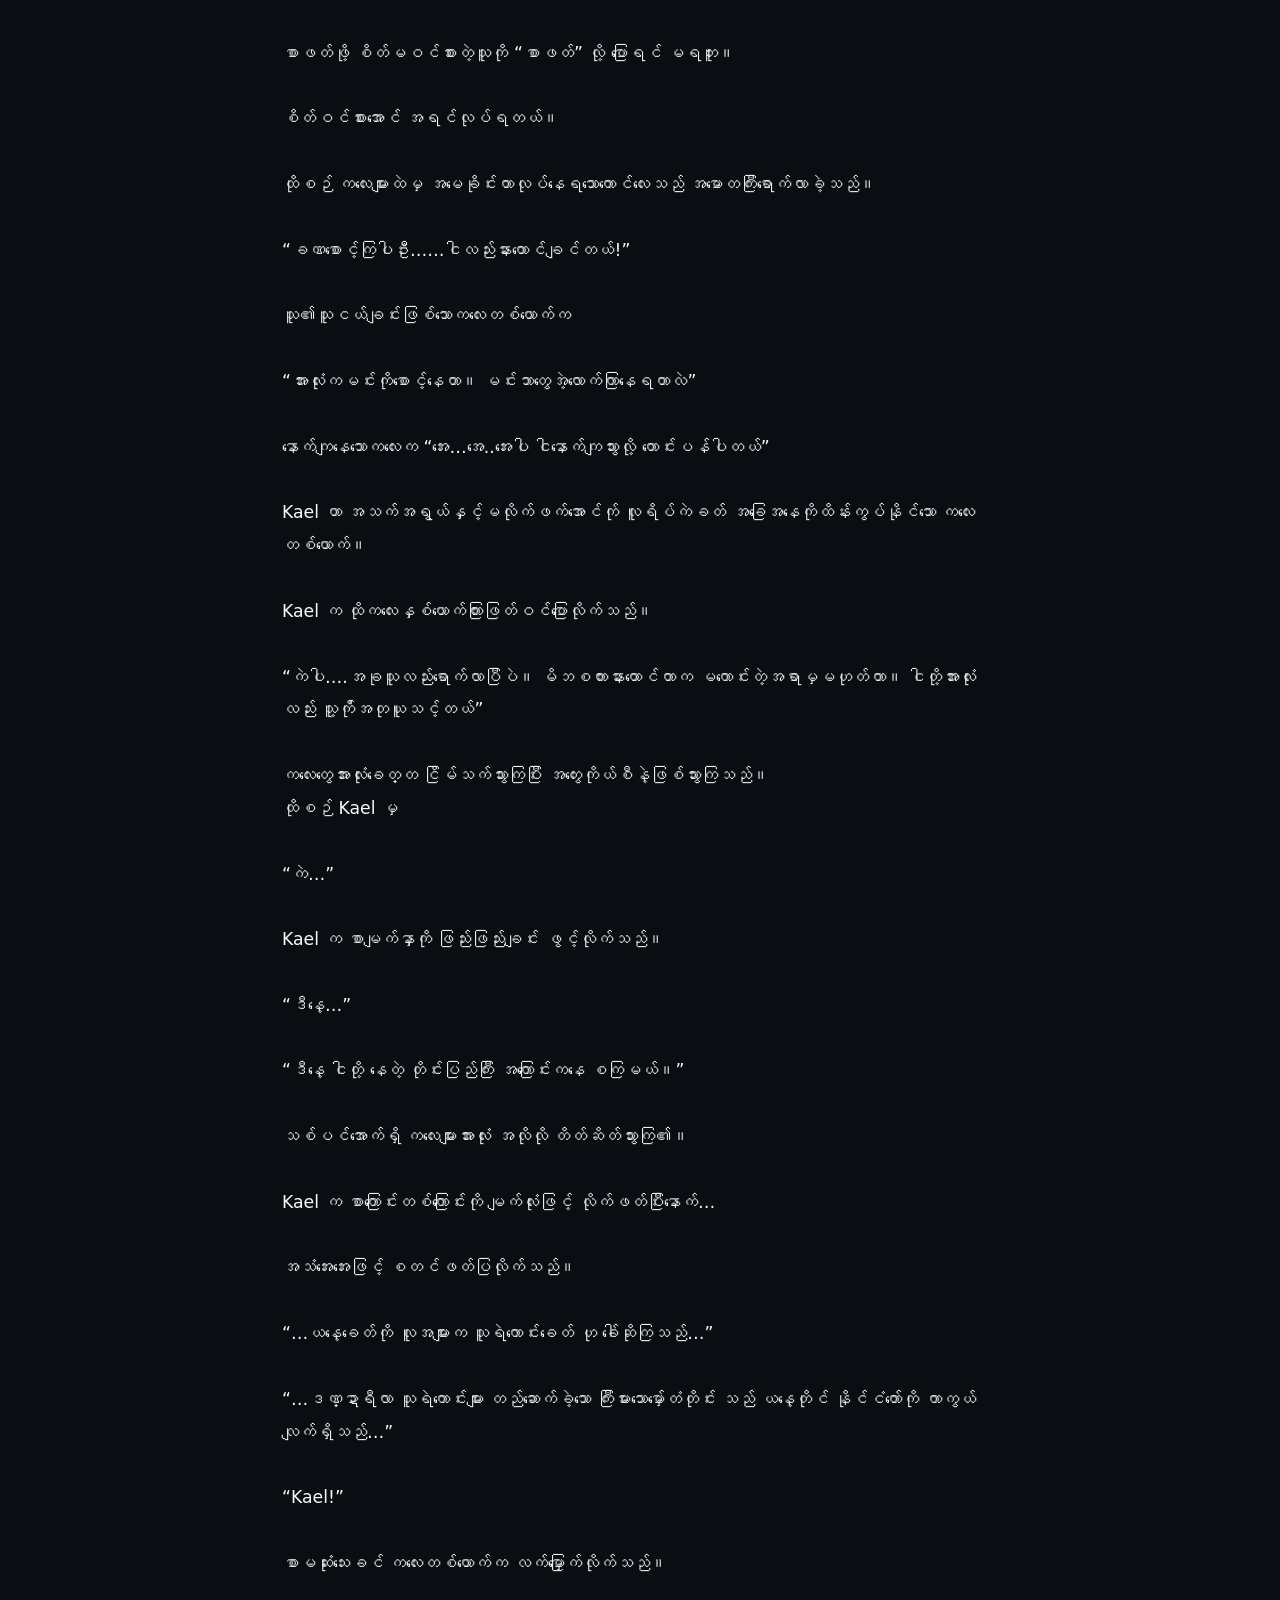
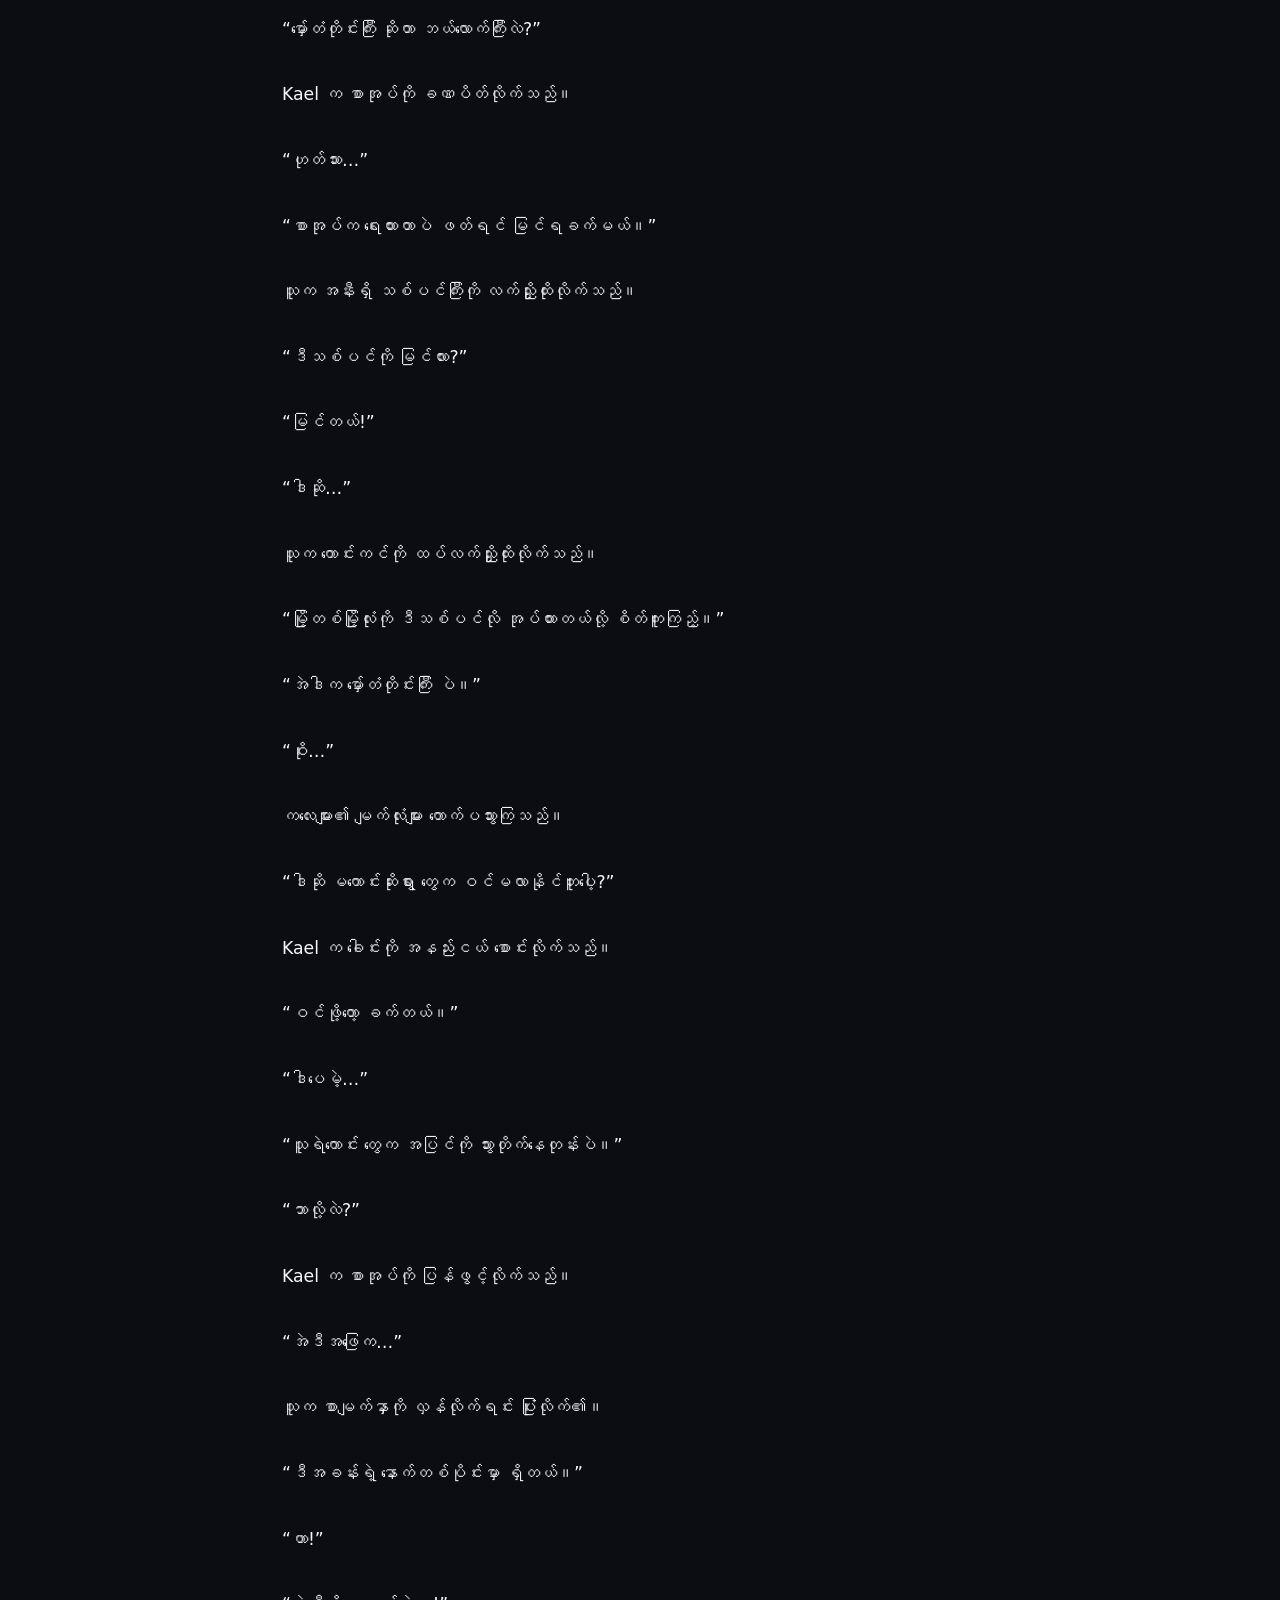
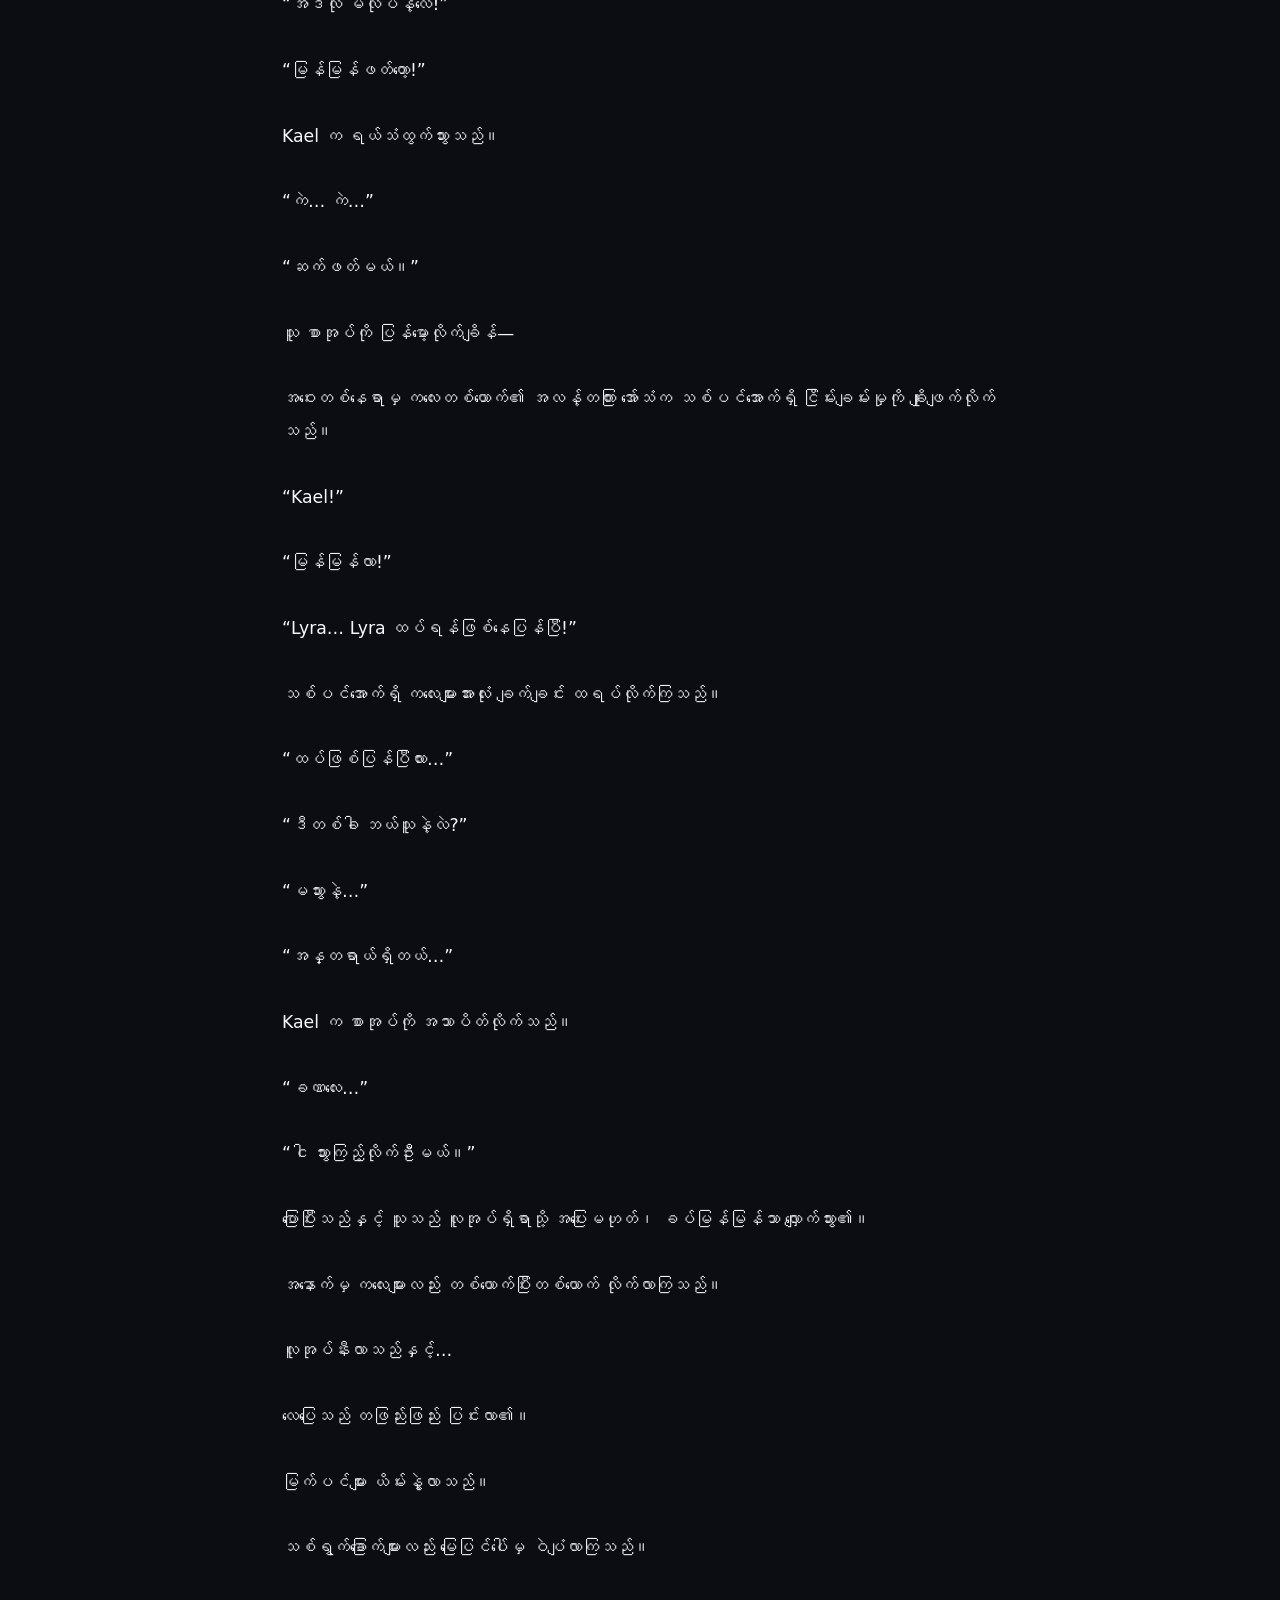
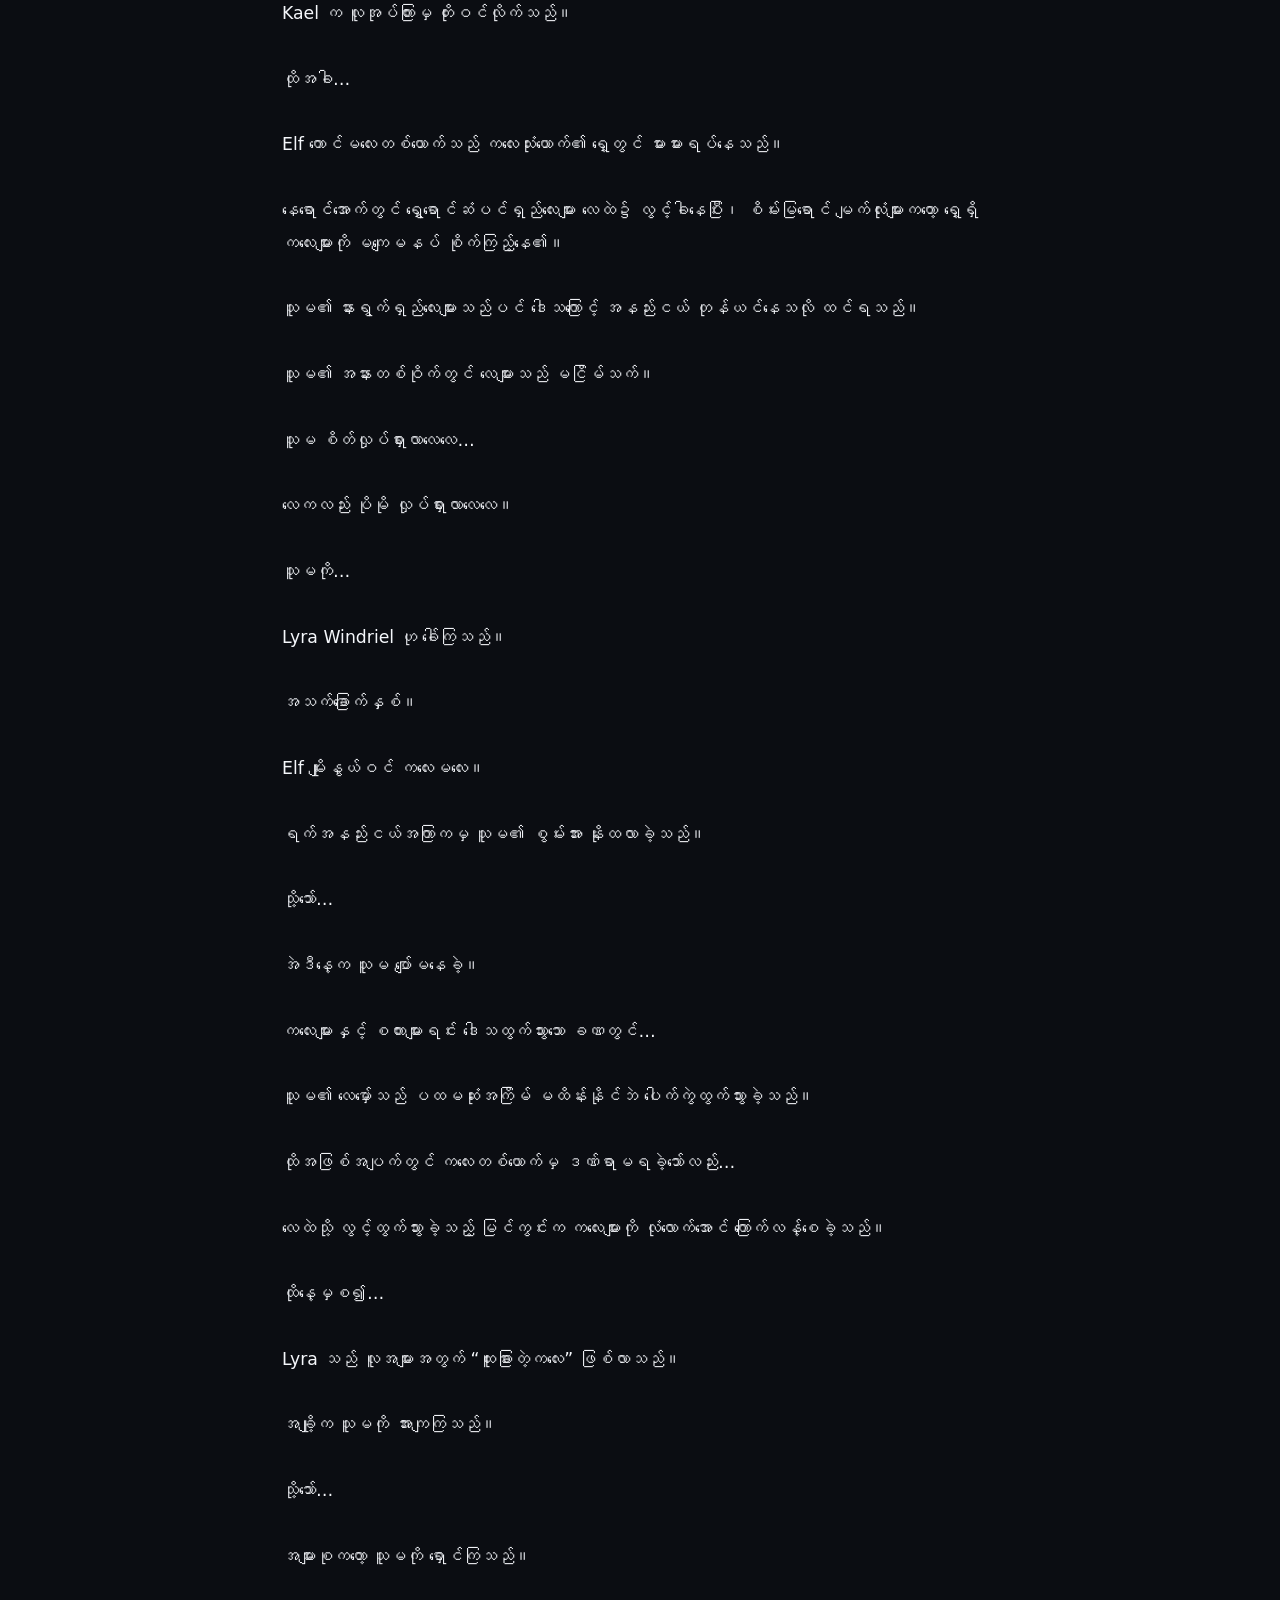
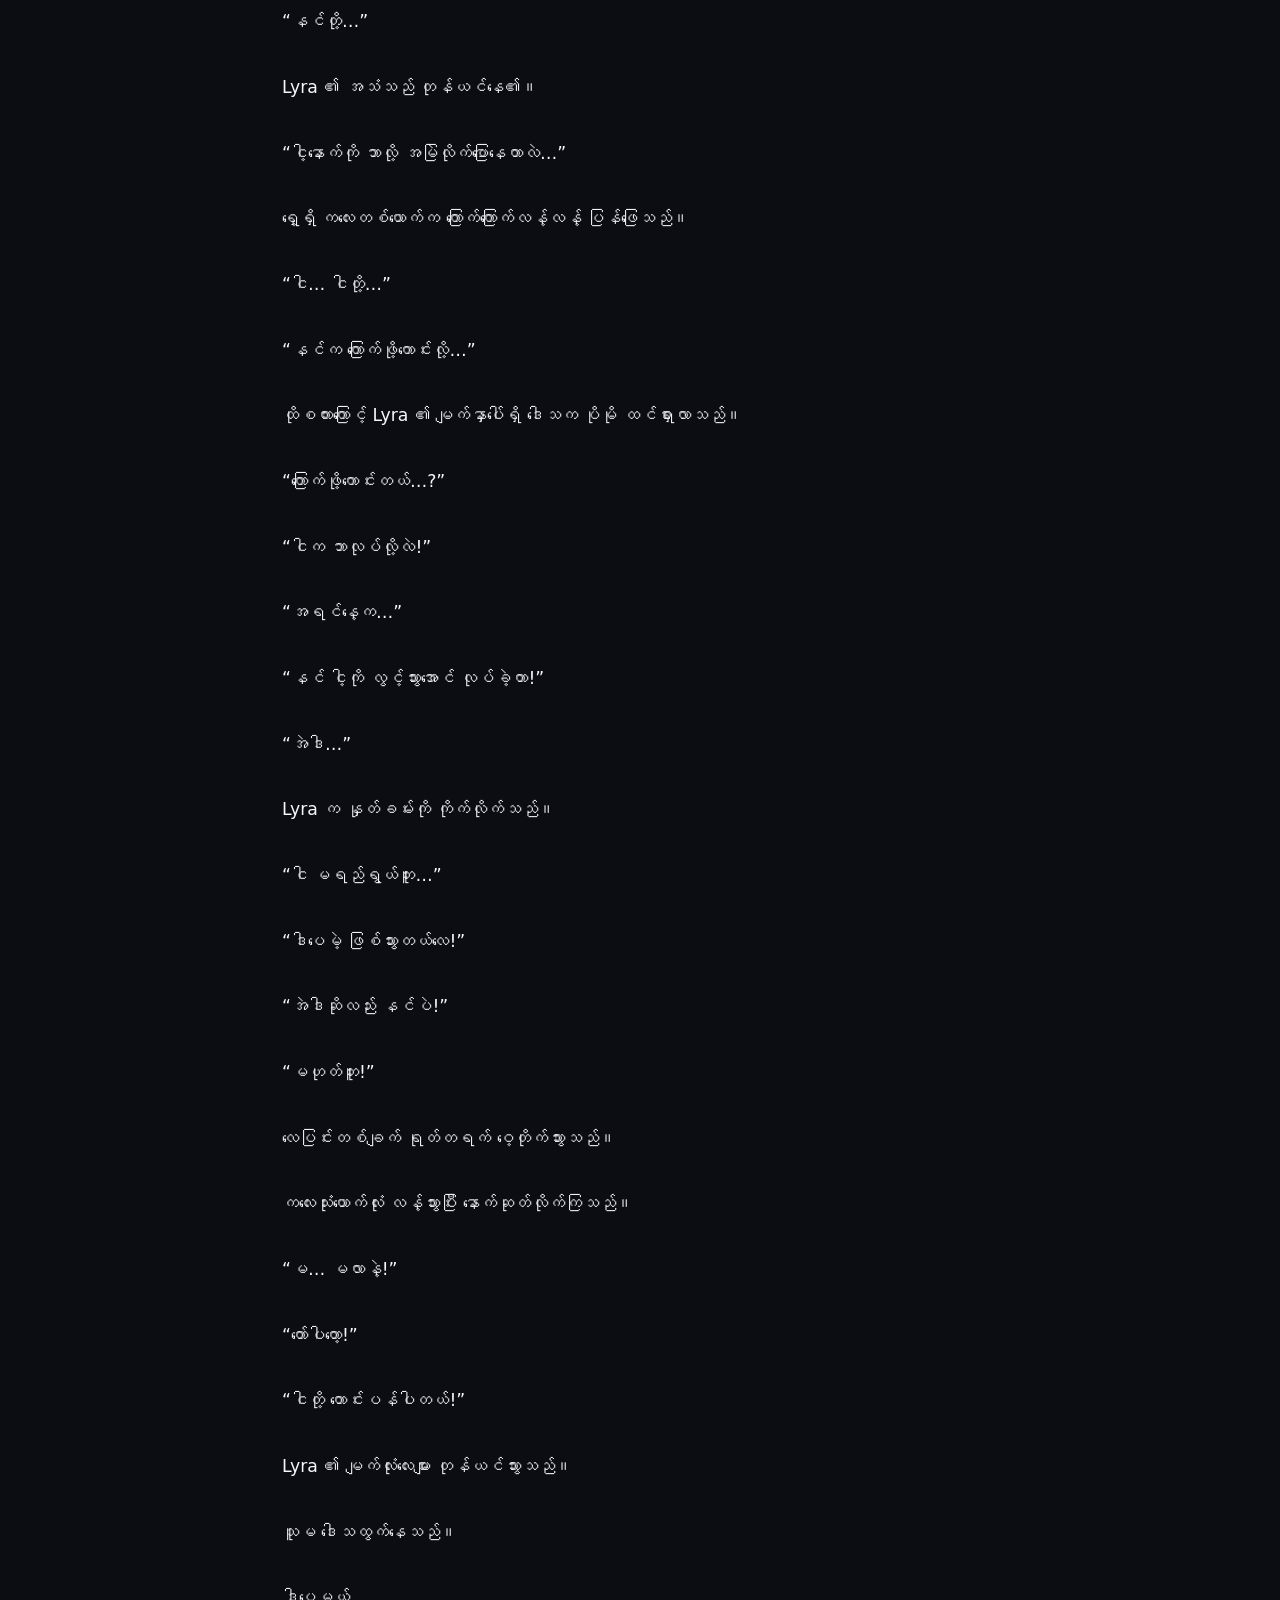
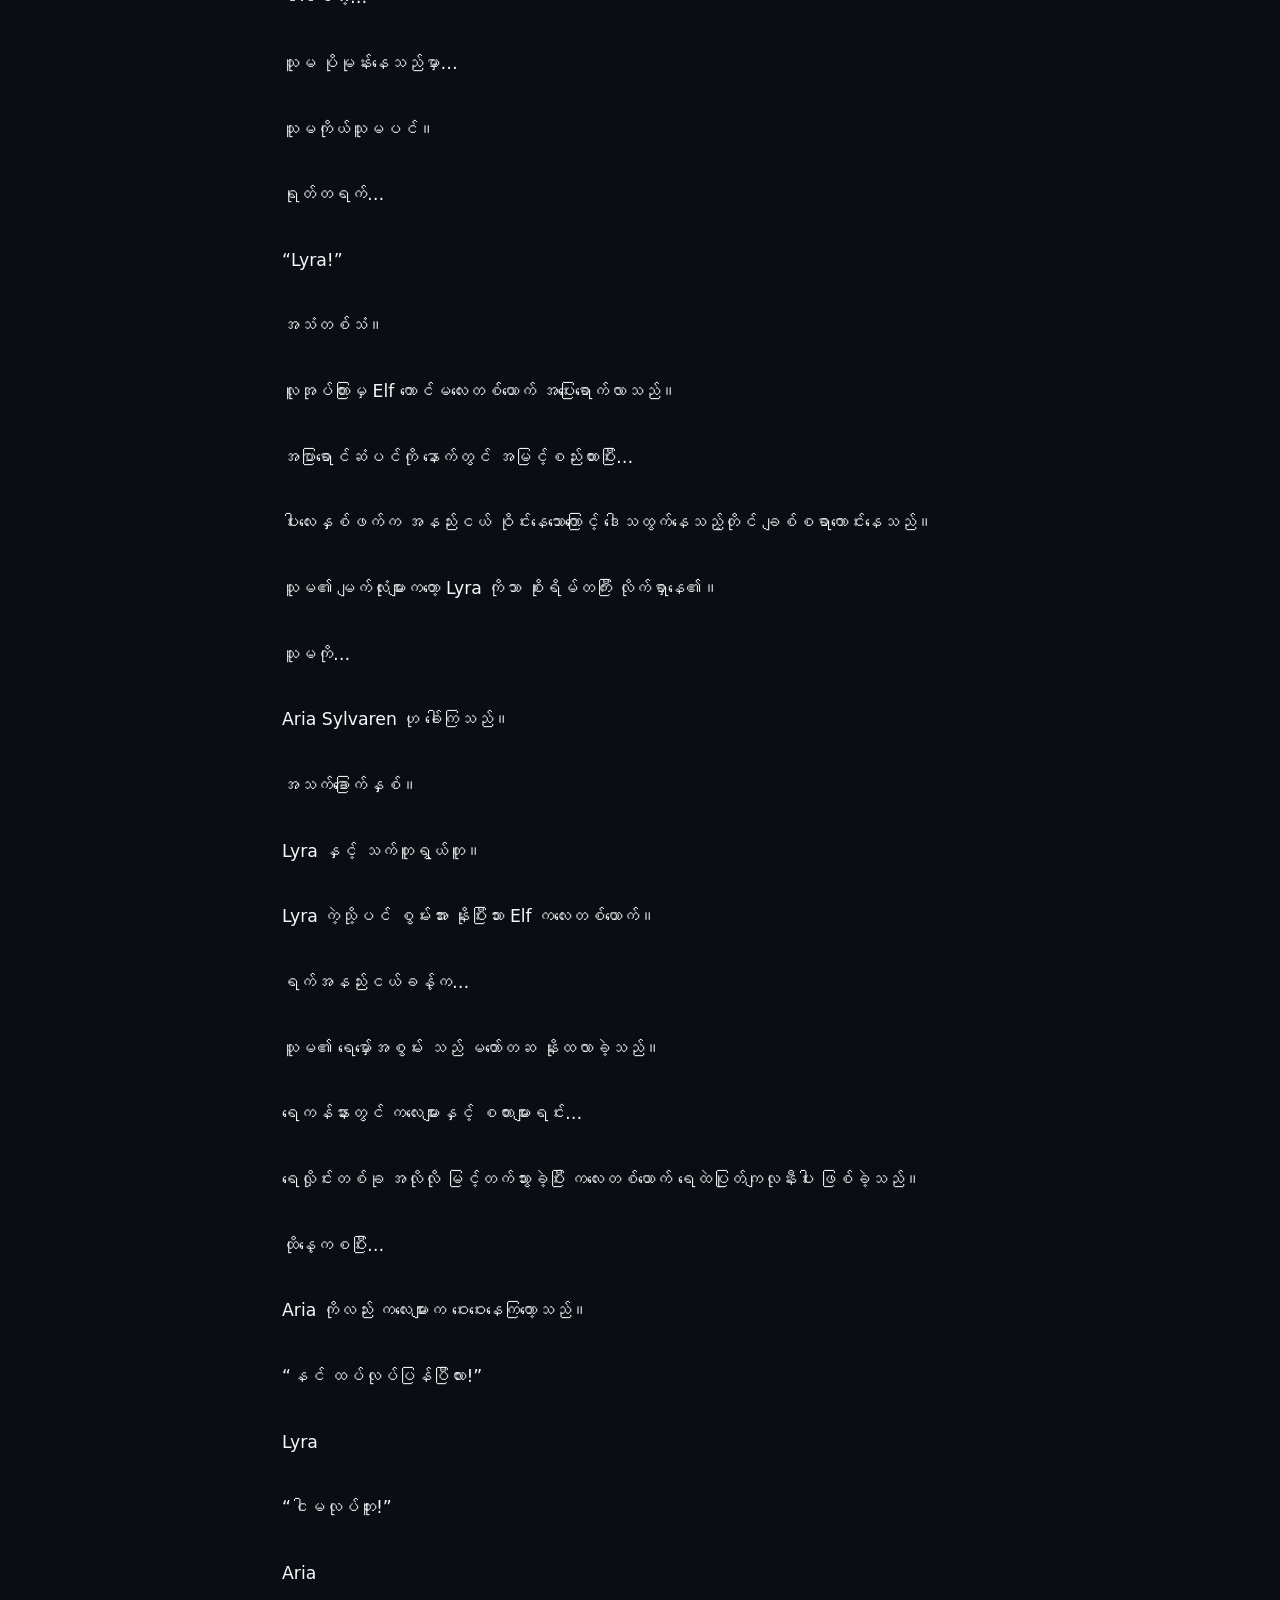
==== commit b0f80609: "Add files via upload" ====
--- a/chapters/volume-01.html
+++ b/chapters/volume-01.html
@@ -51,15 +51,51 @@
     </div>
 
     <div class="audio-player" id="audioPlayer" aria-live="polite">
-      <div class="audio-icon">♫</div>
-      <div class="audio-info">
-        <strong id="audioTitle">Scene music</strong>
-        <span id="audioStatus">No music playing</span>
-      </div>
-      <button id="muteBtn" aria-label="Mute music" data-i18n-aria="muteMusic">🔊</button>
-      <input id="volume" type="range" min="0" max="1" step="0.01" value="0.55" aria-label="Music volume">
-      <button id="pauseBtn" aria-label="Pause music">||</button>
-    </div>
+  <div class="audio-icon">♫</div>
+
+  <div class="audio-info">
+    <strong id="audioTitle">Scene music</strong>
+    <span id="audioStatus">No music playing</span>
+  </div>
+
+  <!-- Music progress / seek -->
+  <div class="audio-progress">
+    <span id="audioCurrentTime">0:00</span>
+
+    <input
+      id="audioSeek"
+      type="range"
+      min="0"
+      max="100"
+      step="0.1"
+      value="0"
+      aria-label="Music position"
+    >
+
+    <span id="audioDuration">0:00</span>
+  </div>
+
+  <button
+    id="muteBtn"
+    aria-label="Mute music"
+    data-i18n-aria="muteMusic"
+  >🔊</button>
+
+  <input
+    id="volume"
+    type="range"
+    min="0"
+    max="1"
+    step="0.01"
+    value="0.55"
+    aria-label="Music volume"
+  >
+
+  <button
+    id="pauseBtn"
+    aria-label="Pause music"
+  >||</button>
+</div>
   </main>
 
   <audio id="sceneAudio" preload="auto" loop></audio>
--- a/css/style.css
+++ b/css/style.css
@@ -8,7 +8,7 @@
 .brand{font-weight:800;letter-spacing:.14em;font-size:.85rem}
 .site-header nav{display:flex;gap:24px;color:var(--muted);font-size:.9rem}
 .menu-btn{display:none;background:none;border:0;color:var(--text);font-size:1.4rem}
-.hero{max-width:var(--max);margin:auto;padding:80px 24px 100px;display:grid;grid-template-columns:280px 1fr;gap:56px;align-items:center}
+.hero{max-width:var(--max);margin:auto;padding:80px 24px 50px;display:grid;grid-template-columns:280px 1fr;gap:56px;align-items:center}
 .book-cover,.mini-cover{background:linear-gradient(145deg,#272d3b,#0f1219);border:1px solid var(--line);box-shadow:0 25px 60px #0008}
 .book-cover{aspect-ratio:2/3;border-radius:12px;display:grid;place-items:center}
 .cover-placeholder,.mini-cover{display:grid;place-items:center;text-align:center;font-weight:900;letter-spacing:.18em;color:#d9c9ff}
@@ -74,6 +74,8 @@
 .audio-info span{font-size:.75rem;color:var(--muted);white-space:nowrap;overflow:hidden;text-overflow:ellipsis}
 .audio-player button{border:0;background:none;color:var(--text);cursor:pointer}
 #volume{width:90px;accent-color:var(--accent)}
+#audioSeek{ transform:translateY(1.5px); width:140px; accent-color:var(--accent); -webkit-transform:translateY(1.5px); -moz-transform:translateY(1.5px); -ms-transform:translateY(1.5px); -o-transform:translateY(1.5px);
+}
 
 @media(max-width:680px){
  .site-header nav{display:none}
@@ -90,6 +92,7 @@
  .audio-player{gap:8px}
  .audio-info{font-size:.9rem}
  #volume{width:65px}
+ #audioSeek{width:90px;}
 }
 
 @media(prefers-reduced-motion:reduce){
@@ -221,4 +224,435 @@
   object-fit: cover;
   display: block;
   border-radius: inherit;
+}
+
+.coming-soon-message{
+  margin:0;
+  padding:18px;
+  border:1px solid var(--line);
+  border-radius:12px;
+  background:var(--surface);
+  color:var(--muted);
+  font-size:1.08rem;
+  line-height:1.8;
+  min-height:66px;
+  display:flex;
+  align-items:center;
+}
+.continue-reading-section {
+  padding: 0px 24px;
+}
+
+.continue-reading-card{
+  display:flex;
+  align-items:center;
+  justify-content:space-between;
+  gap:24px;
+  padding:22px;
+  border:1px solid var(--line);
+  border-radius:18px;
+  background:var(--surface);
+}
+
+.continue-reading-card h3{
+  margin:.35em 0 .2em;
+}
+
+.continue-reading-card p{
+  margin:0;
+  color:var(--muted);
+}
+
+.continue-reading-card .secondary-btn{
+  flex-shrink:0;
+  margin-top:0;
+}
+
+@media(max-width:680px){
+  .continue-reading-card{
+    flex-direction:column;
+    align-items:flex-start;
+  }
+
+  .continue-reading-card .secondary-btn{
+    width:100%;
+  }
+}
+
+.new-chapter-card{
+  padding:28px;
+  border:1px solid var(--line);
+  border-radius:18px;
+  background:var(--surface);
+}
+
+.new-chapter-card h2{
+  margin:.3em 0 .35em;
+}
+
+.new-chapter-card p:not(.eyebrow){
+  color:var(--muted);
+  margin:0;
+}
+
+.new-chapter-card .secondary-btn{
+  margin-top:20px;
+}
+
+/* Developer-only chapter index viewer */
+#developerChapterIndex{
+  position:fixed;
+  inset:20px;
+  z-index:999999;
+  overflow:auto;
+  padding:24px;
+  background:#111827;
+  color:#fff;
+  border:2px solid #c9a7ff;
+  border-radius:18px;
+  box-shadow:0 20px 60px rgba(0,0,0,.5);
+  font-family:Inter,system-ui,sans-serif;
+}
+
+.developer-index-header{
+  position:sticky;
+  top:0;
+  display:flex;
+  justify-content:space-between;
+  align-items:center;
+  padding-bottom:18px;
+  margin-bottom:14px;
+  background:#111827;
+  border-bottom:1px solid rgba(255,255,255,.15);
+  font-size:22px;
+}
+
+#developerIndexClose{
+  width:40px;
+  height:40px;
+  border:0;
+  border-radius:10px;
+  background:rgba(255,255,255,.1);
+  color:#fff;
+  font-size:28px;
+  cursor:pointer;
+}
+
+.developer-index-item{
+  display:flex;
+  gap:18px;
+  padding:18px 14px;
+  margin-bottom:10px;
+  border-radius:14px;
+  background:rgba(255,255,255,.06);
+}
+
+.developer-index-number{
+  flex:0 0 70px;
+  display:flex;
+  align-items:center;
+  justify-content:center;
+  font-size:28px;
+  font-weight:800;
+  color:#c9a7ff;
+}
+
+.developer-index-info{
+  min-width:0;
+}
+
+.developer-index-title{
+  font-size:20px;
+  font-weight:700;
+  margin-bottom:7px;
+}
+
+.developer-index-meta{
+  font-size:14px;
+  color:rgba(255,255,255,.75);
+}
+
+.developer-index-meta strong{
+  color:#c9a7ff;
+}
+
+.developer-index-file{
+  margin-top:6px;
+  font-size:13px;
+  color:rgba(255,255,255,.45);
+  word-break:break-all;
+}
+/* ================================
+   LATEST ANNOUNCEMENTS
+   ================================ */
+
+.new-chapter-section{
+  padding-top:20px;
+  padding-bottom:20px;
+}
+
+.new-chapter-card{
+  position:relative;
+  padding:12px 16px;
+  border:1px solid var(--line);
+  border-radius:14px;
+  background:var(--surface);
+  overflow:hidden;
+}
+
+/* Individual announcement */
+
+.announcement-item{
+  position:relative;
+  display:flex;
+  align-items:center;
+  gap:14px;
+  min-height:42px;
+  animation:announcementFloat 4s ease-in-out infinite;
+}
+
+.announcement-item + .announcement-item{
+  margin-top:10px;
+  padding-top:10px;
+  border-top:1px solid var(--line);
+}
+
+.announcement-item:nth-child(2){
+  animation-delay:.7s;
+}
+
+.announcement-item:nth-child(3){
+  animation-delay:1.4s;
+}
+
+/* Small label */
+
+.announcement-item .eyebrow{
+  margin:0;
+  white-space:nowrap;
+  font-size:.65rem;
+}
+
+/* Title */
+
+.announcement-item h2{
+  flex:1;
+  margin:0;
+  font-size:.95rem;
+  line-height:1.3;
+}
+
+/* Description */
+
+.announcement-description{
+  margin:0!important;
+  color:var(--muted);
+  font-size:.78rem;
+  white-space:nowrap;
+}
+
+/* Read button */
+
+.announcement-read{
+  flex-shrink:0;
+  color:var(--accent);
+  font-size:.8rem;
+  font-weight:700;
+}
+
+.announcement-read:hover{
+  text-decoration:underline;
+}
+
+
+/* ================================
+   SUBTLE FLOATING ANIMATION
+   ================================ */
+
+@keyframes announcementFloat{
+
+  0%,100%{
+    transform:translateY(0);
+  }
+
+  50%{
+    transform:translateY(-2px);
+  }
+
+}
+
+
+/* ================================
+   BORDER PARTICLE / SPARKLE EFFECT
+   ================================ */
+
+.announcement-item::before,
+.announcement-item::after{
+  content:"";
+  position:absolute;
+  pointer-events:none;
+  z-index:0;
+  opacity:0;
+}
+
+
+.announcement-item::before{
+  content:"";
+  position:absolute;
+  inset:-2px;
+  border-radius:12px;
+  pointer-events:none;
+
+  background:
+    radial-gradient(circle at 8% 0%, rgba(201,167,255,.9) 0 2px, transparent 3px),
+    radial-gradient(circle at 32% 100%, rgba(255,209,102,.8) 0 2px, transparent 3px),
+    radial-gradient(circle at 67% 0%, rgba(139,233,253,.9) 0 2px, transparent 3px),
+    radial-gradient(circle at 92% 100%, rgba(255,143,171,.8) 0 2px, transparent 3px),
+    radial-gradient(circle at 100% 35%, rgba(201,167,255,.8) 0 2px, transparent 3px),
+    radial-gradient(circle at 0% 70%, rgba(139,233,253,.8) 0 2px, transparent 3px);
+
+  opacity:.35;
+  animation:announcementSparkle 2.8s ease-in-out infinite;
+}
+
+@keyframes announcementSparkle{
+
+  0%,100%{
+    opacity:.25;
+    transform:scale(.99);
+  }
+
+  50%{
+    opacity:1;
+    transform:scale(1.01);
+  }
+
+}
+
+
+/* Soft moving shine */
+
+.announcement-item::after{
+  inset:0;
+  border-radius:10px;
+
+  background:
+    linear-gradient(
+      90deg,
+      transparent,
+      rgba(201,167,255,.08),
+      transparent
+    );
+
+  transform:translateX(-100%);
+
+  animation:announcementShimmer 4s ease-in-out infinite;
+}
+
+
+/* Border glow */
+
+@keyframes announcementBorderGlow{
+
+  0%,100%{
+    opacity:.25;
+  }
+
+  50%{
+    opacity:1;
+  }
+
+}
+
+
+/* Slow shine moving across the announcement */
+
+@keyframes announcementShimmer{
+
+  0%,55%{
+    opacity:0;
+    transform:translateX(-100%);
+  }
+
+  70%{
+    opacity:1;
+  }
+
+  100%{
+    opacity:0;
+    transform:translateX(100%);
+  }
+
+}
+
+
+/* Reduced motion */
+
+@media(prefers-reduced-motion:reduce){
+
+  .announcement-item,
+  .announcement-item::before,
+  .announcement-item::after{
+    animation:none;
+  }
+
+}
+
+/* Announcement border sparkles */
+
+.new-chapter-card{
+  position:relative;
+  isolation:isolate;
+}
+
+.new-chapter-card::before{
+  content:"";
+  position:absolute;
+  inset:-1px;
+  border-radius:15px;
+  pointer-events:none;
+  z-index:-1;
+
+  background:
+    radial-gradient(circle at 8% 0%, #c9a7ff 0 2px, transparent 3px),
+    radial-gradient(circle at 35% 100%, #ffd166 0 2px, transparent 3px),
+    radial-gradient(circle at 70% 0%, #8be9fd 0 2px, transparent 3px),
+    radial-gradient(circle at 95% 45%, #ff8fab 0 2px, transparent 3px),
+    radial-gradient(circle at 65% 100%, #c9a7ff 0 2px, transparent 3px),
+    radial-gradient(circle at 3% 65%, #8be9fd 0 2px, transparent 3px);
+
+  animation:announcementSparkles 2.8s ease-in-out infinite;
+}
+
+@keyframes announcementSparkles{
+
+  0%,100%{
+    opacity:.25;
+    filter:brightness(.8);
+  }
+
+  25%{
+    opacity:.9;
+    filter:brightness(1.4);
+  }
+
+  50%{
+    opacity:.35;
+    filter:brightness(.9);
+  }
+
+  75%{
+    opacity:1;
+    filter:brightness(1.5);
+  }
+
+}
+
+@media(prefers-reduced-motion:reduce){
+
+  .new-chapter-card::before{
+    animation:none;
+    opacity:.5;
+  }
+
 }
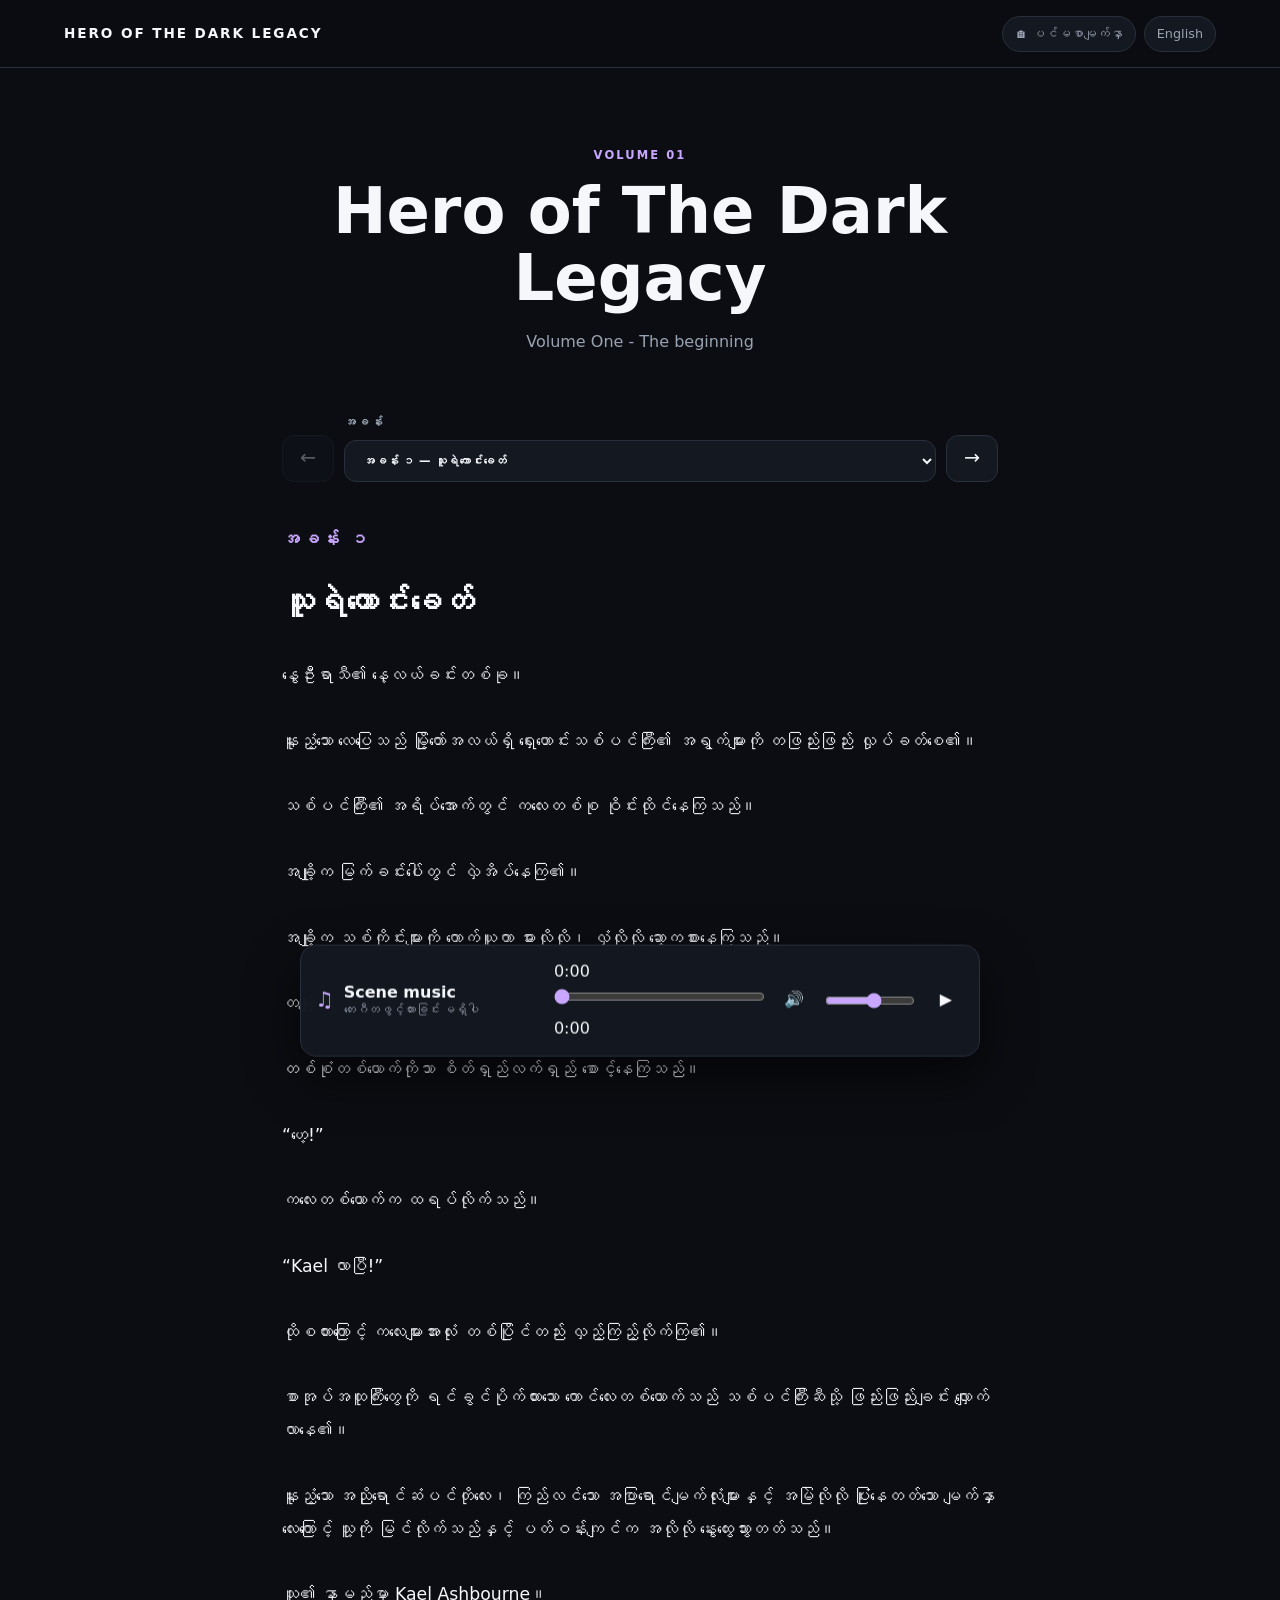
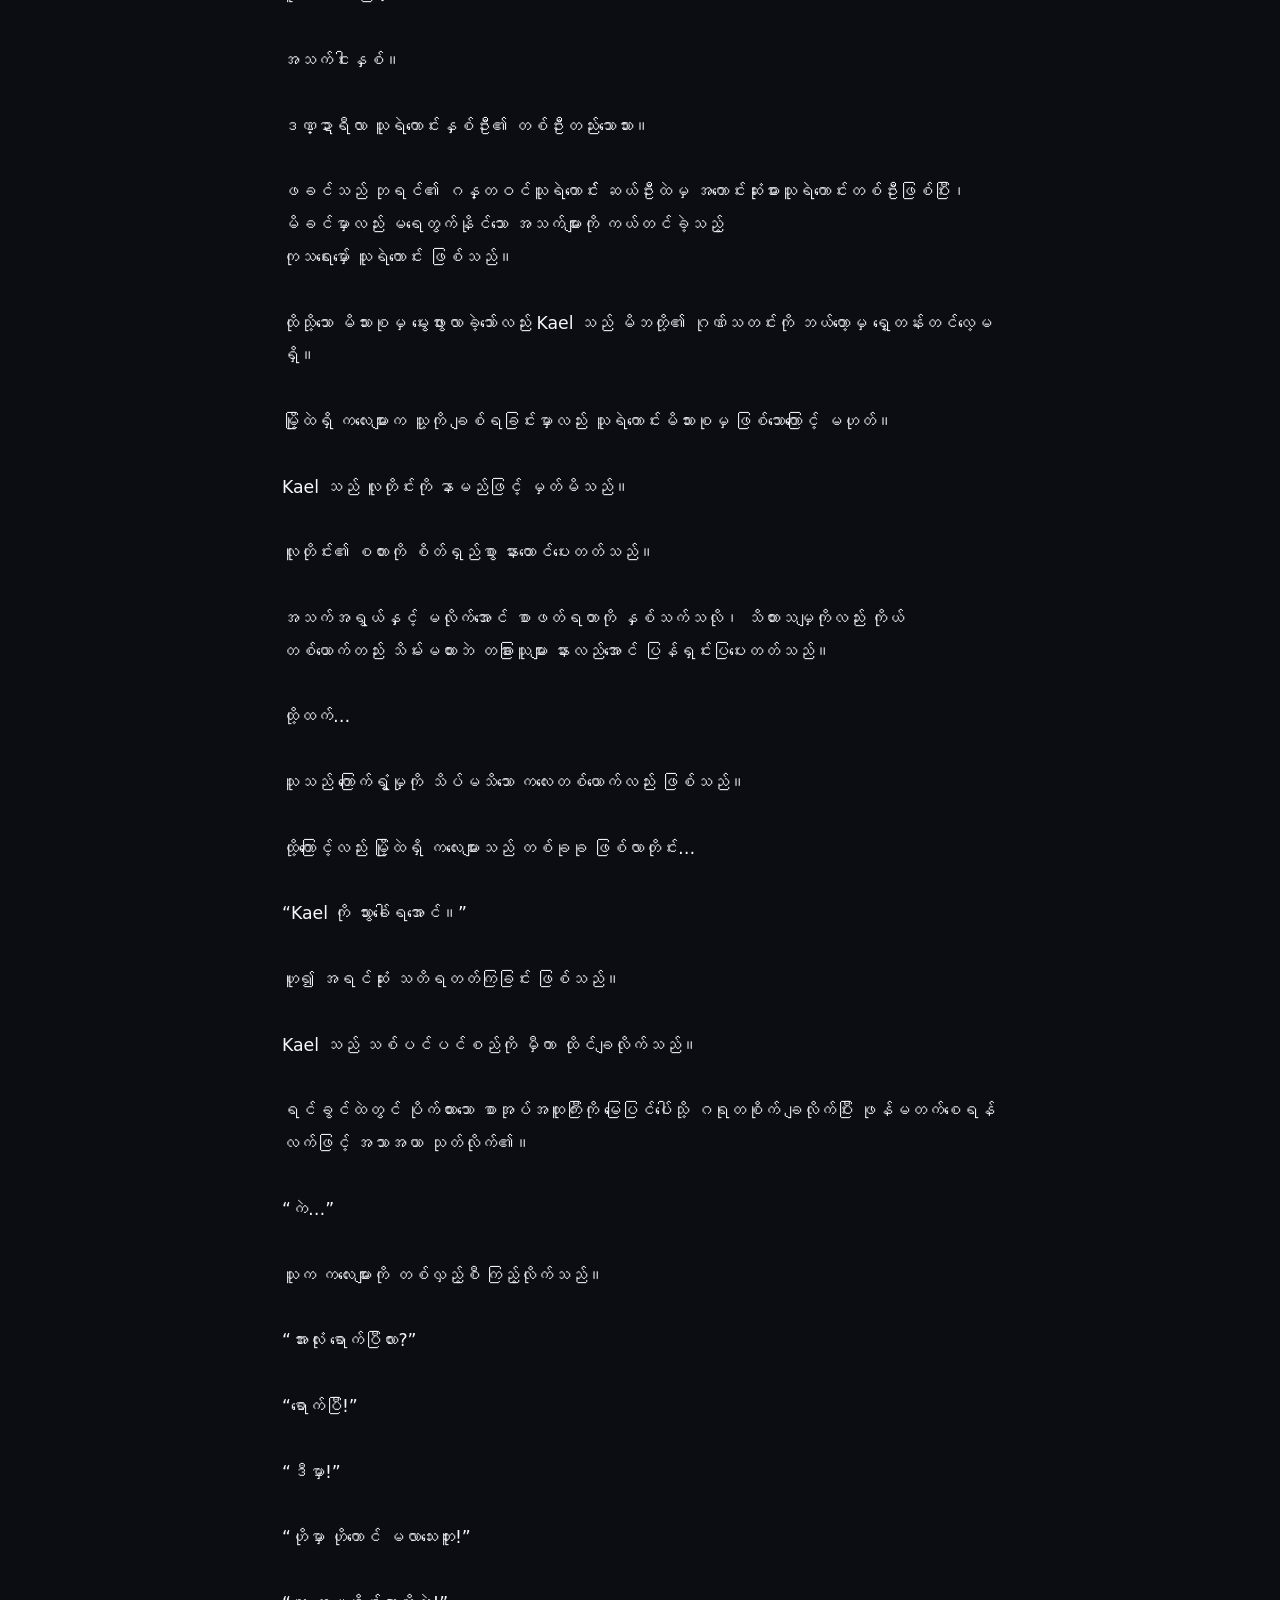
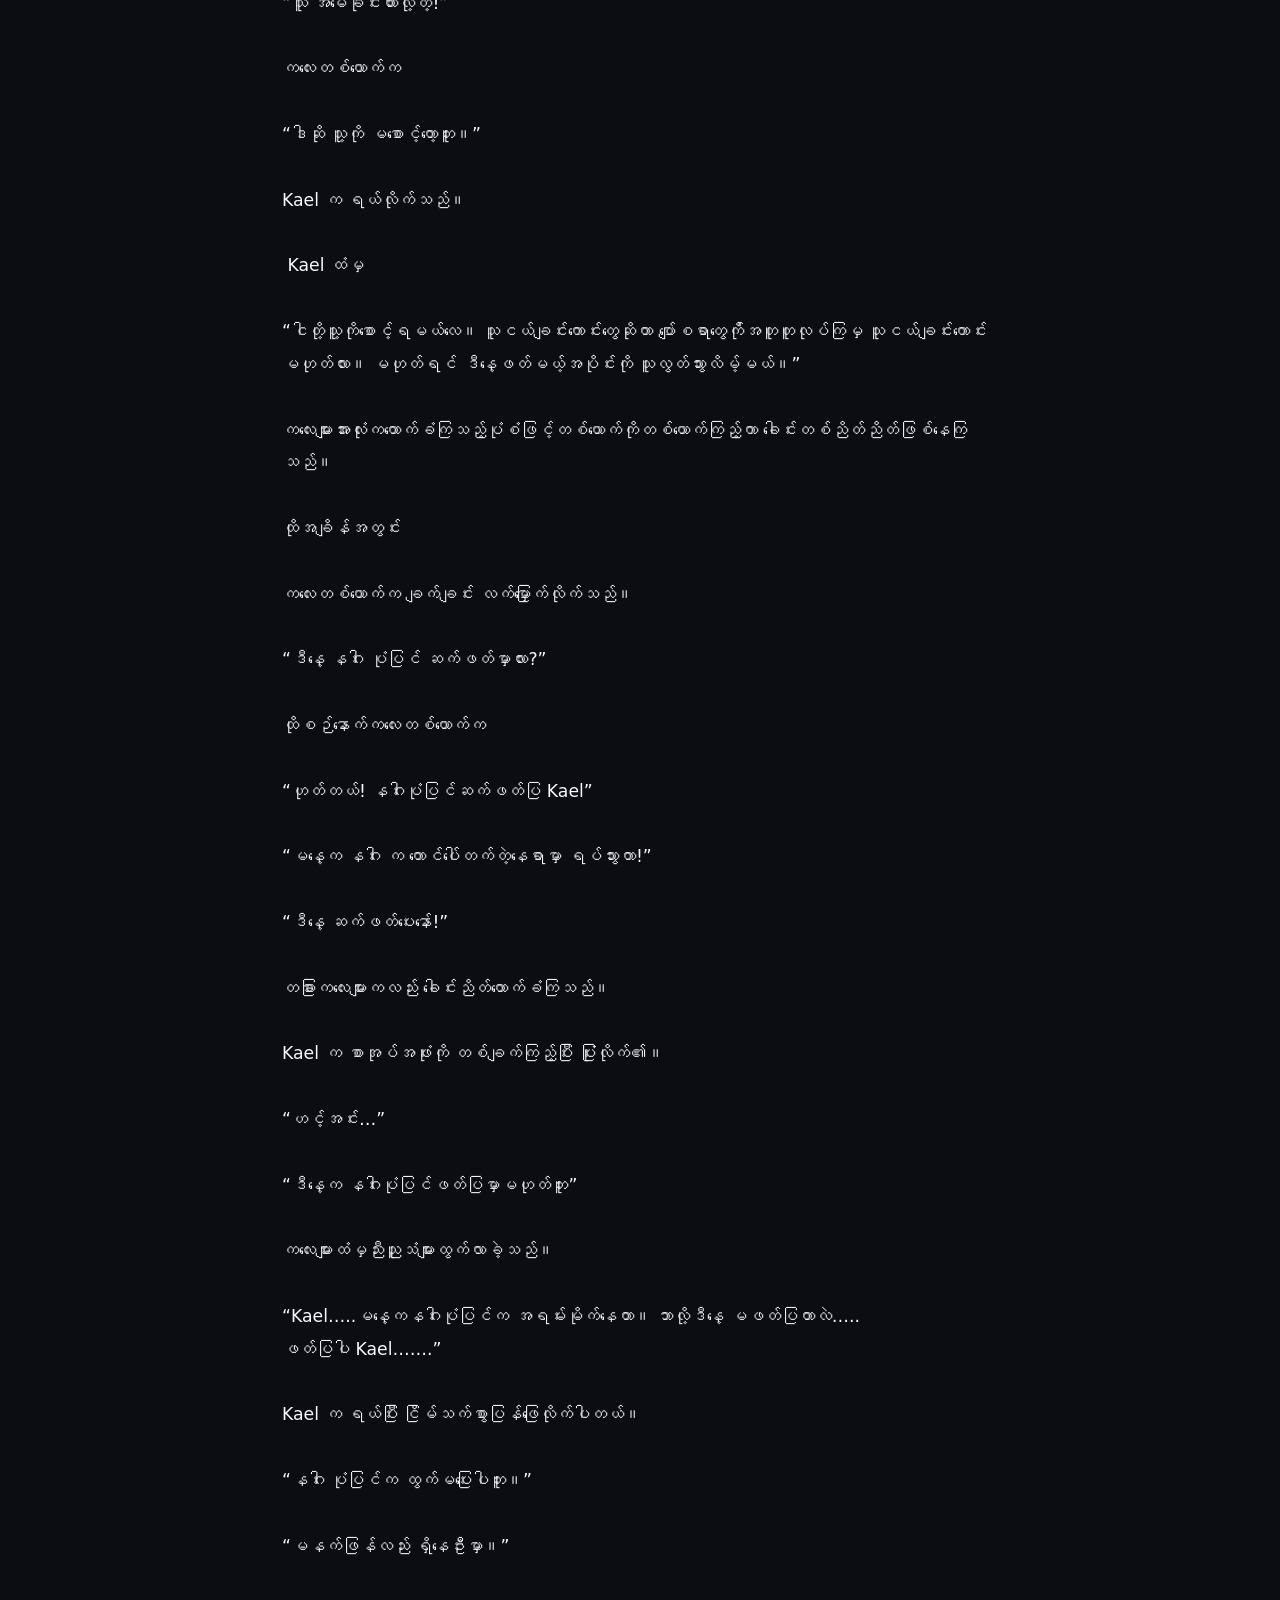
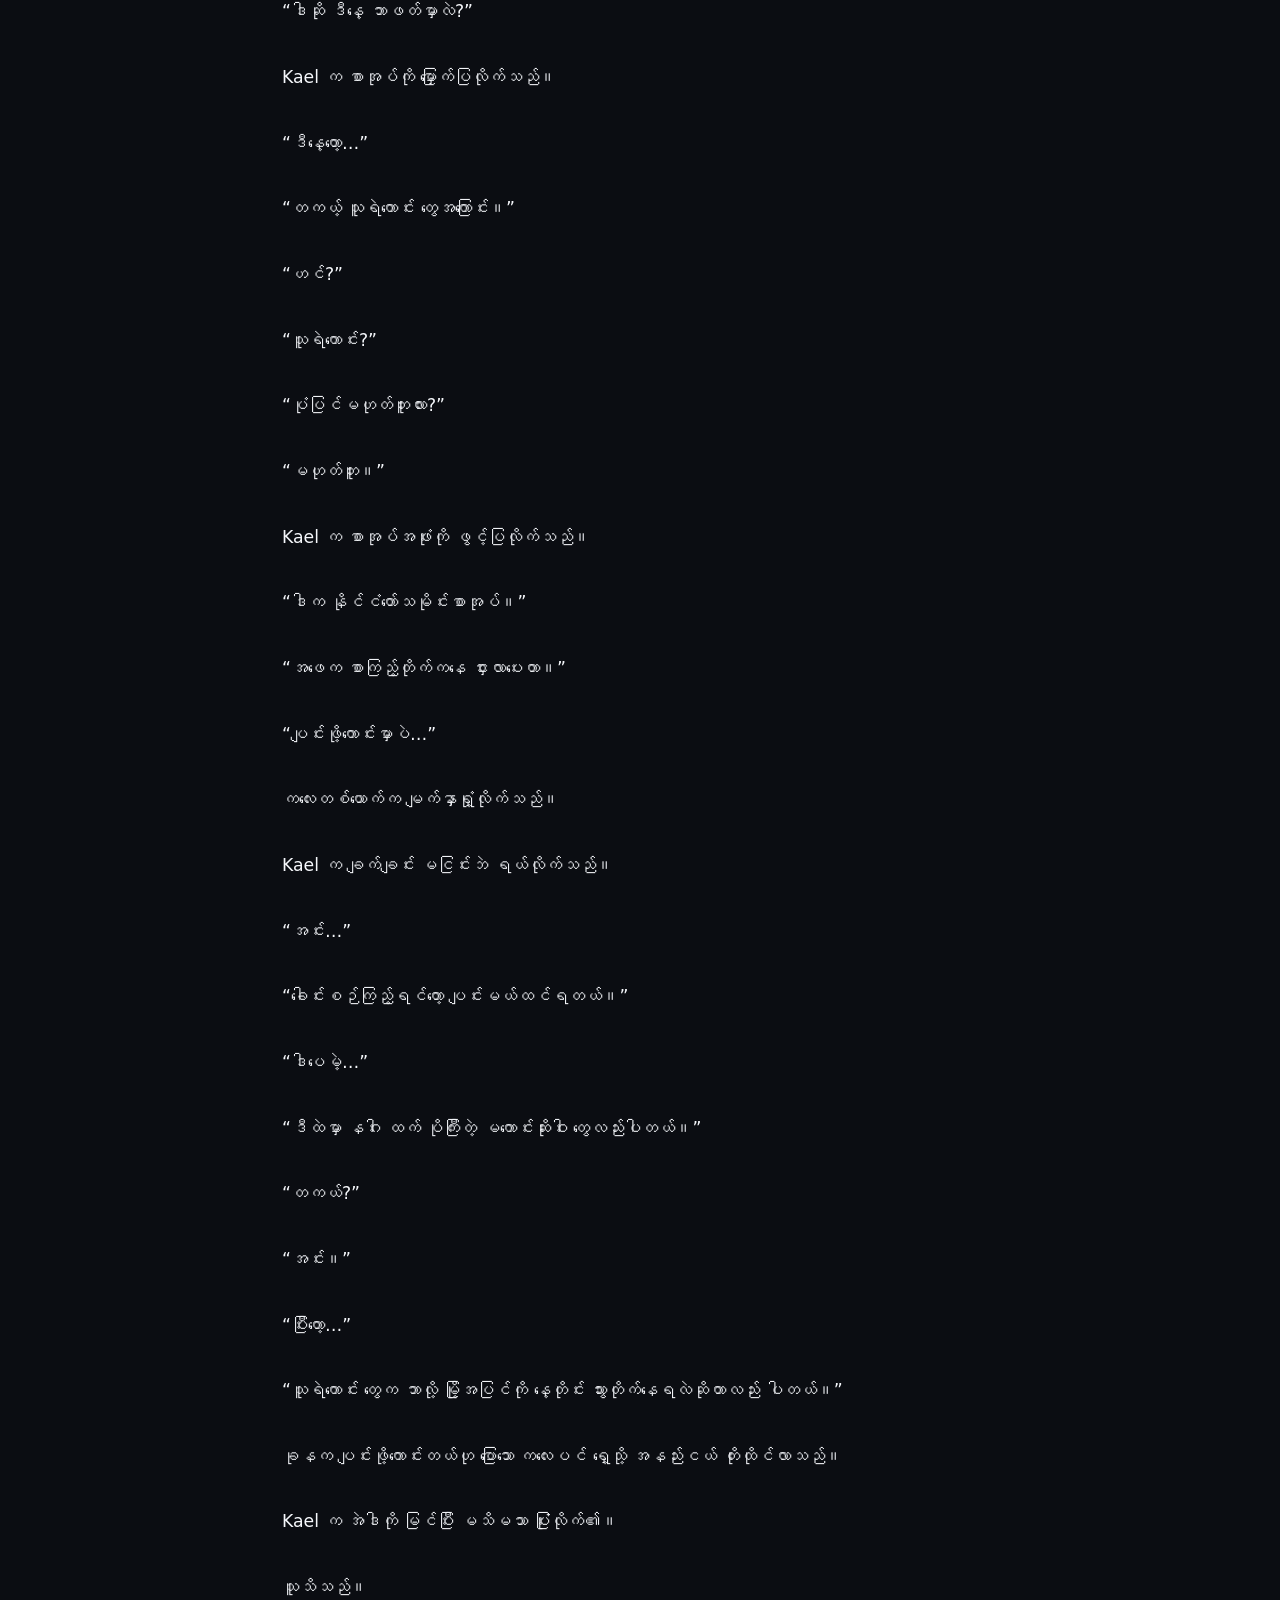
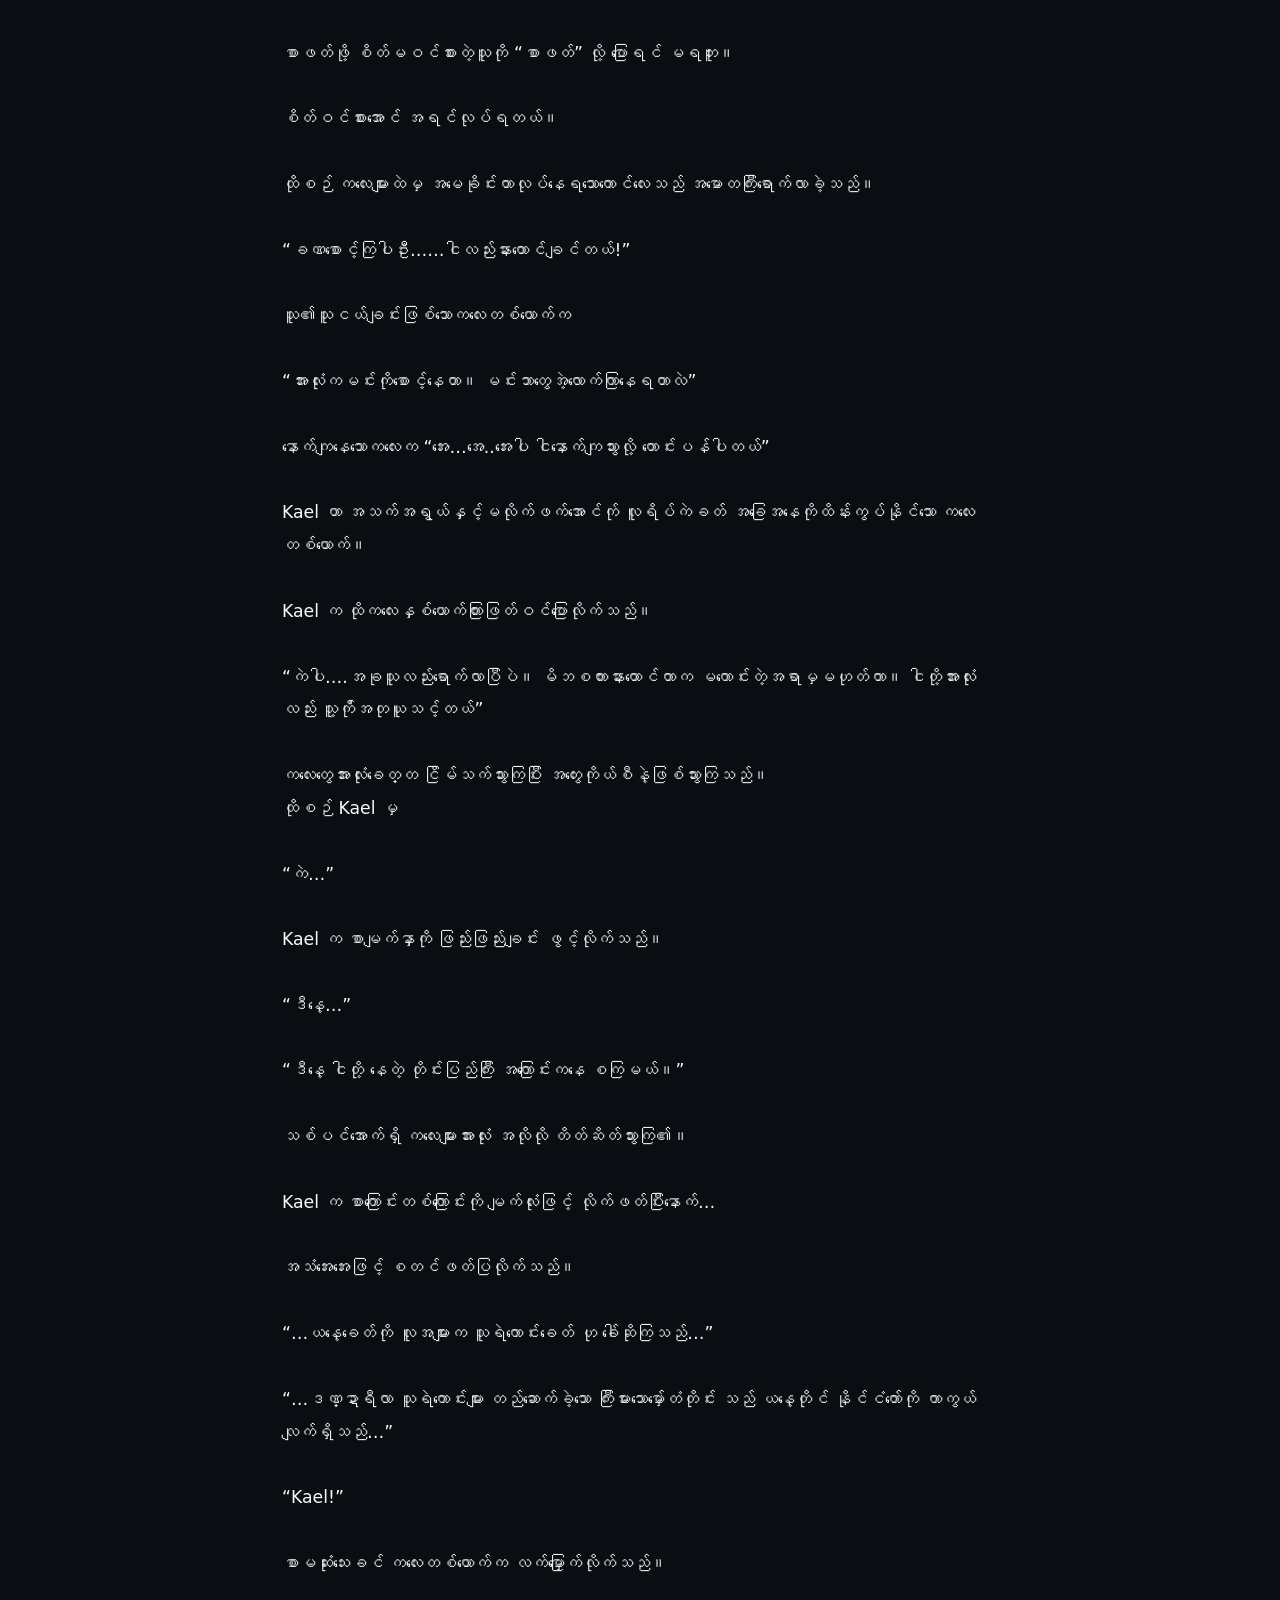
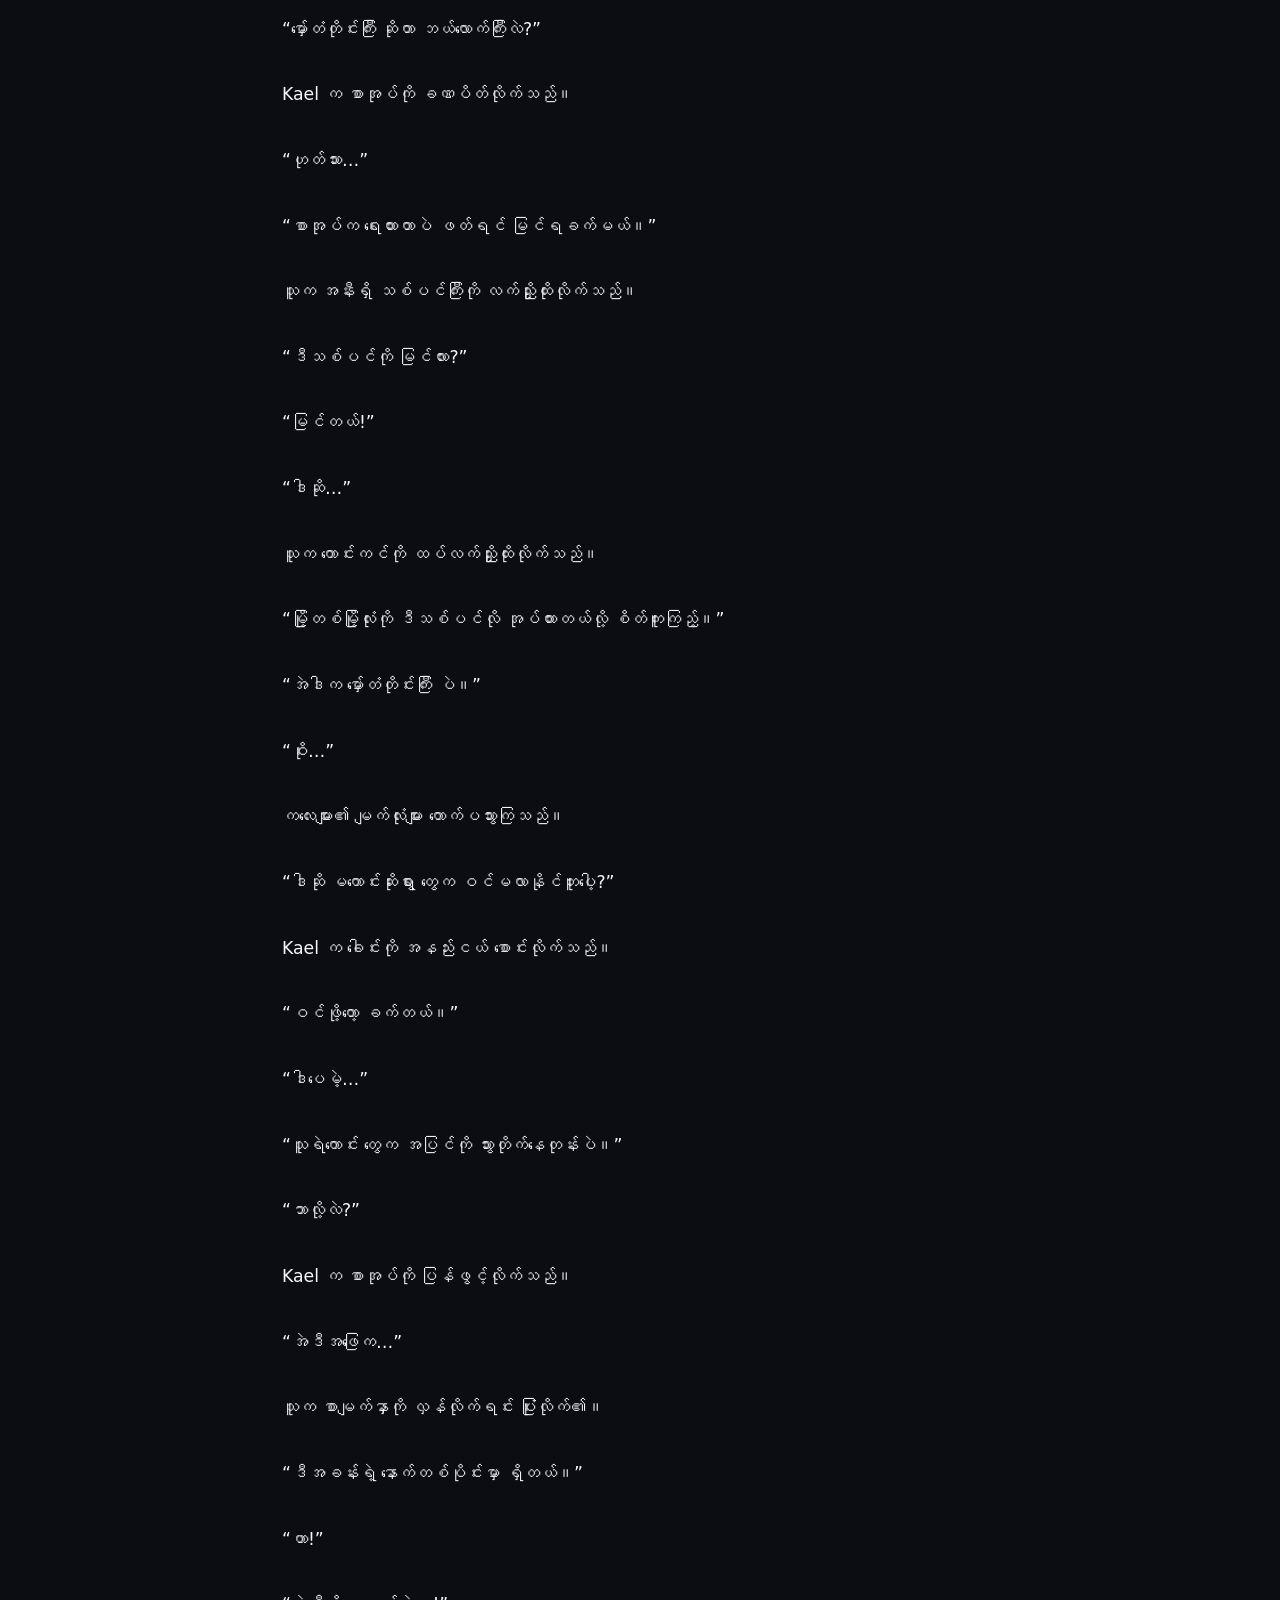
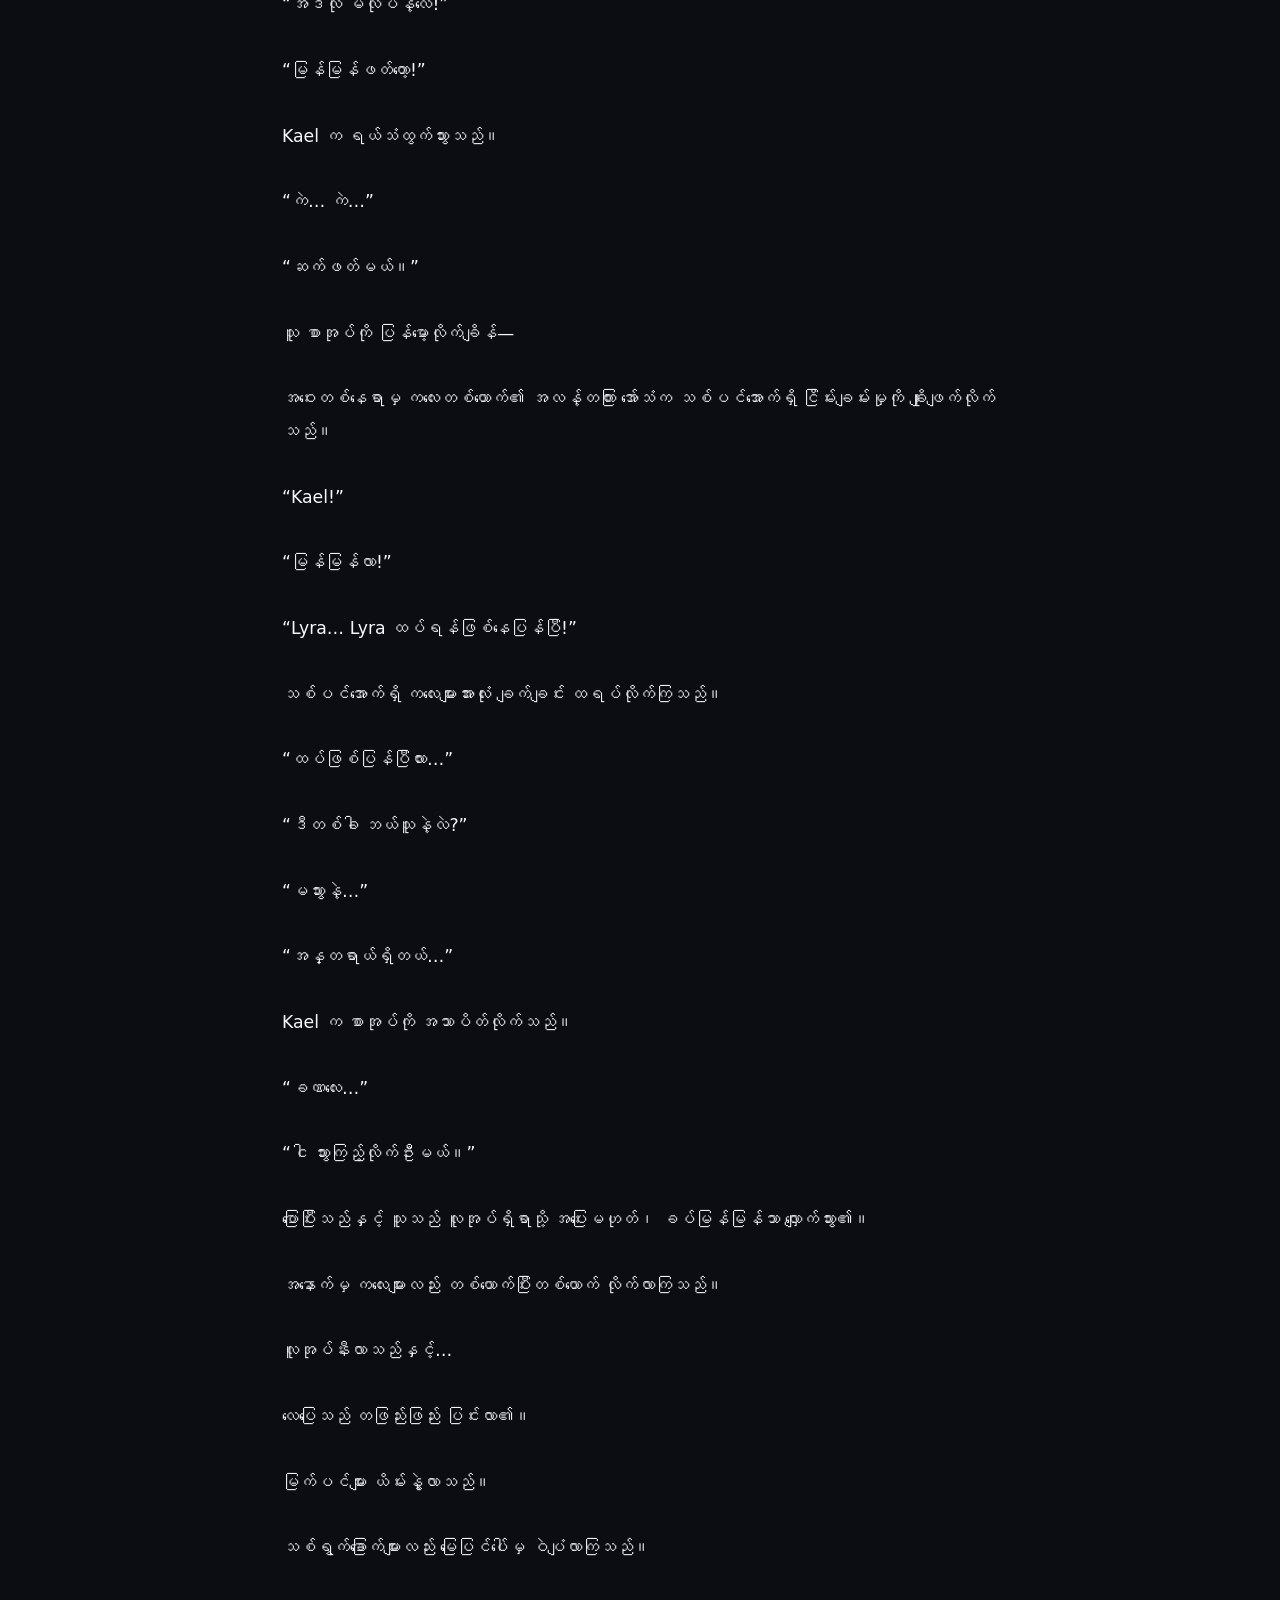
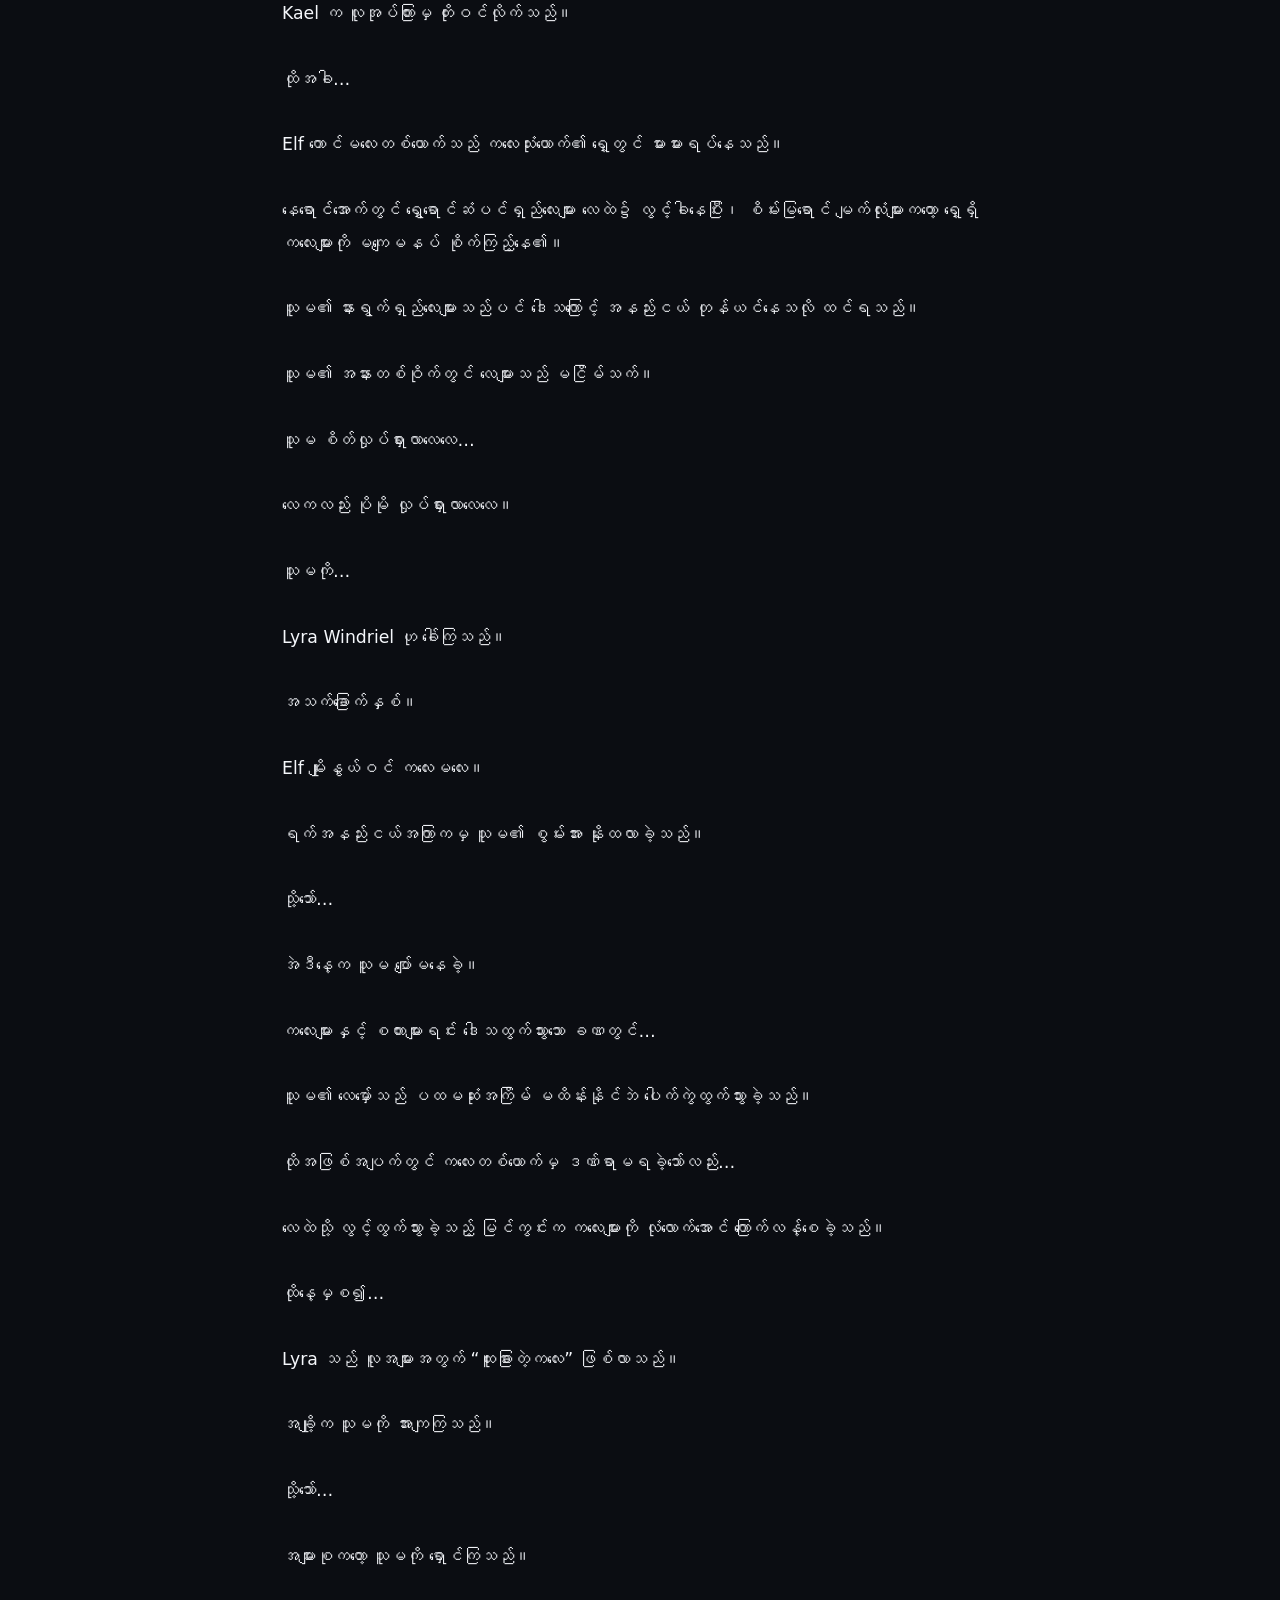
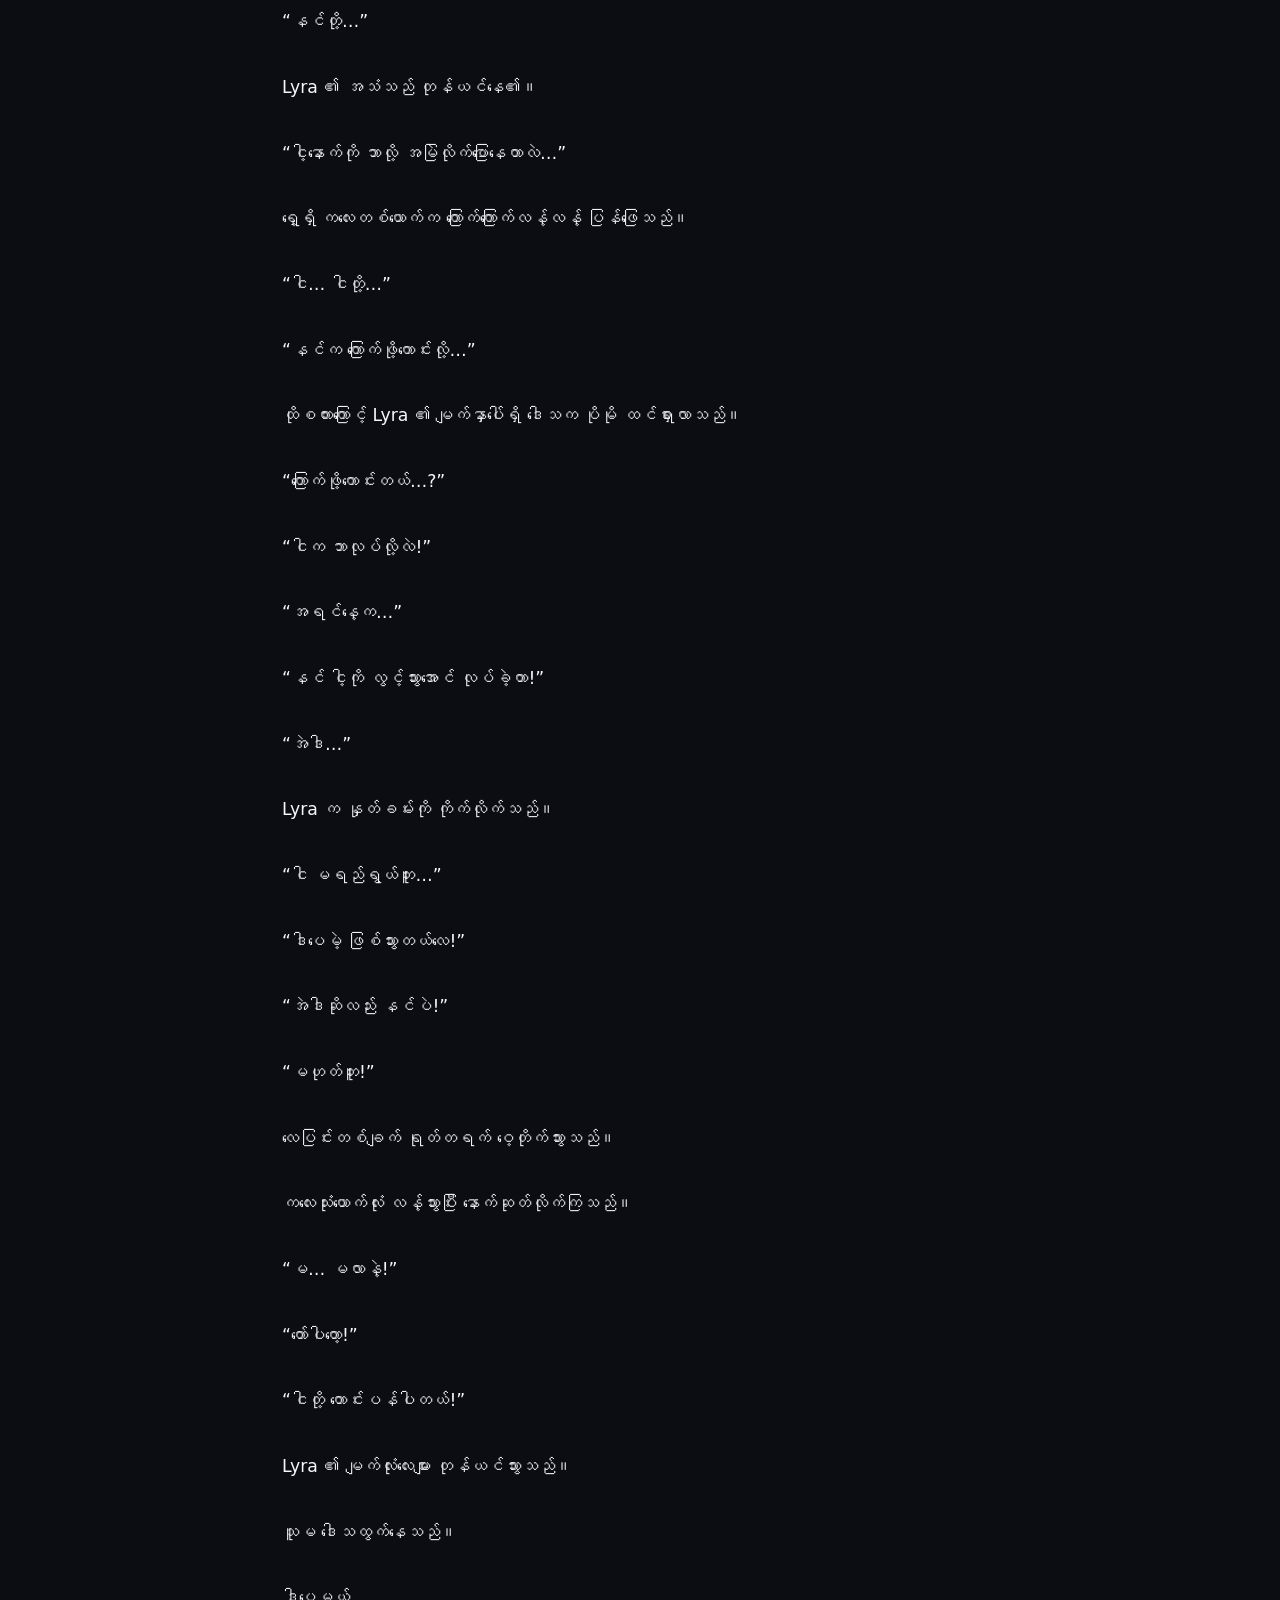
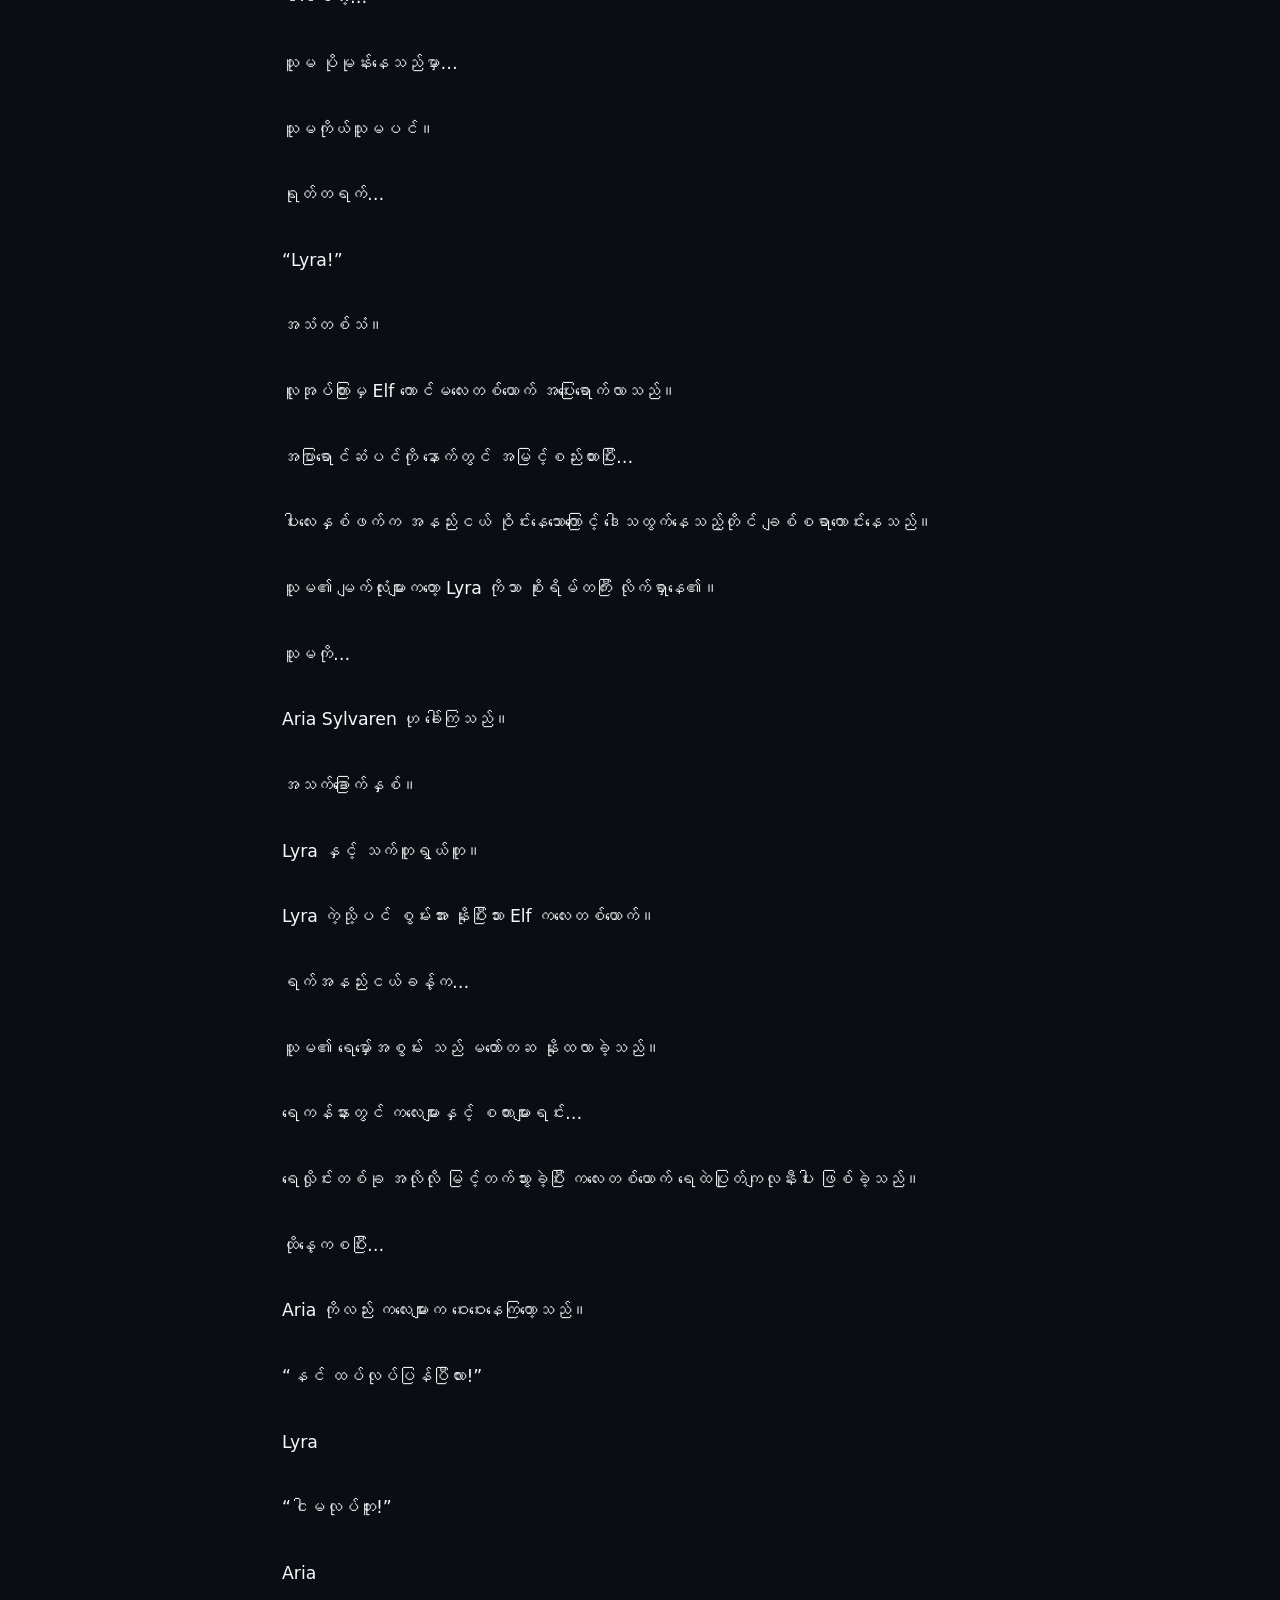
==== commit 82952977: "Add files via upload" ====
--- a/chapters/volume-01.html
+++ b/chapters/volume-01.html
@@ -5,7 +5,10 @@
   <meta name="viewport" content="width=device-width,initial-scale=1">
   <meta name="theme-color" content="#111827">
   <title>Volume 01 — My Novel</title>
-  <link rel="stylesheet" href="../css/style.css">
+  <link rel="stylesheet" href="../css/style.css">  
+  <link rel="manifest" href="../manifest.webmanifest">
+  <link rel="apple-touch-icon" href="../assests/1.png">
+
 </head>
 <body class="reader-page">
   <header class="site-header">
--- a/css/style.css
+++ b/css/style.css
@@ -50,7 +50,7 @@
 .chapter h2{font-size:2rem;margin-bottom:38px}
 .chapter-loading{padding:18px;border:1px solid var(--line);border-radius:12px;background:var(--surface);color:var(--muted)}
 .chapter p{font-size:1.08rem;margin:0 0 1.6em}
-.text-block{font-size:1.08rem;line-height:1.9;white-space:pre-wrap;margin:0}
+.text-block{font-size:1.08rem;line-height:1.9;white-space:pre-wrap;overflow-wrap:anywhere;min-width:0;margin:0}
 
 /* Music passage — only spacing changed */
 .music-scene{
@@ -67,15 +67,32 @@
 code{font-size:.85em;color:var(--accent)}
 .back-link{color:var(--muted);font-size:.9rem}
 
-.audio-player{position:fixed;left:50%;bottom:18px;transform:translateX(-50%) translateY(150%);width:min(680px,calc(100% - 24px));display:flex;align-items:center;gap:12px;padding:12px 14px;border:1px solid var(--line);border-radius:16px;background:rgba(20,24,33,.94);backdrop-filter:blur(18px);box-shadow:0 20px 50px #0009;z-index:30;transition:transform .25s ease}
+.audio-player{
+  position:fixed;
+  left:50%;
+  bottom:max(12px, env(safe-area-inset-bottom));
+  transform:translateX(-50%) translateY(150%);
+  width:min(680px,calc(100% - 24px));
+  display:flex;
+  flex-wrap:wrap;
+  align-items:center;
+  gap:10px;
+  padding:12px 14px;
+  border:1px solid var(--line);
+  border-radius:16px;
+  background:rgba(20,24,33,.97);
+  backdrop-filter:blur(18px);
+  box-shadow:0 20px 50px #0009;
+  z-index:30;
+  transition:transform .25s ease
+}
 .audio-player.visible{transform:translateX(-50%)}
-.audio-icon{font-size:1.3rem;color:var(--accent)}
-.audio-info{min-width:0;display:flex;flex-direction:column;flex:1;line-height:1.25}
+.audio-icon{flex-shrink:0;font-size:1.3rem;color:var(--accent)}
+.audio-info{min-width:0;display:flex;flex-direction:column;flex:1 1 120px;line-height:1.25}
 .audio-info span{font-size:.75rem;color:var(--muted);white-space:nowrap;overflow:hidden;text-overflow:ellipsis}
-.audio-player button{border:0;background:none;color:var(--text);cursor:pointer}
-#volume{width:90px;accent-color:var(--accent)}
-#audioSeek{ transform:translateY(1.5px); width:140px; accent-color:var(--accent); -webkit-transform:translateY(1.5px); -moz-transform:translateY(1.5px); -ms-transform:translateY(1.5px); -o-transform:translateY(1.5px);
-}
+.audio-player button{flex-shrink:0;min-width:38px;min-height:38px;border:0;border-radius:8px;background:none;color:var(--text);font:inherit;cursor:pointer;touch-action:manipulation}
+#volume{flex:0 1 90px;min-width:45px;width:90px;accent-color:var(--accent)}
+#audioSeek{flex:1;min-width:30px;width:100%;margin:0;accent-color:var(--accent);cursor:pointer;touch-action:pan-y}
 
 @media(max-width:680px){
  .site-header nav{display:none}
@@ -89,10 +106,12 @@
  .music-notice button{grid-column:auto;grid-row:auto;justify-self:start}
  .chapter-controls{grid-template-columns:44px minmax(0,1fr) 44px}
  .chapter-arrow{height:45px}
- .audio-player{gap:8px}
- .audio-info{font-size:.9rem}
- #volume{width:65px}
- #audioSeek{width:90px;}
+ .audio-player{gap:8px;width:calc(100% - 20px);padding:10px;bottom:max(10px, env(safe-area-inset-bottom))}
+ .audio-icon{display:none}
+ .audio-info{font-size:.9rem;flex:1 1 130px}
+ .audio-progress{order:5;flex:1 1 100%;min-width:0}
+ #volume{display:none}
+ #audioSeek{min-width:30px;}
 }
 
 @media(prefers-reduced-motion:reduce){
